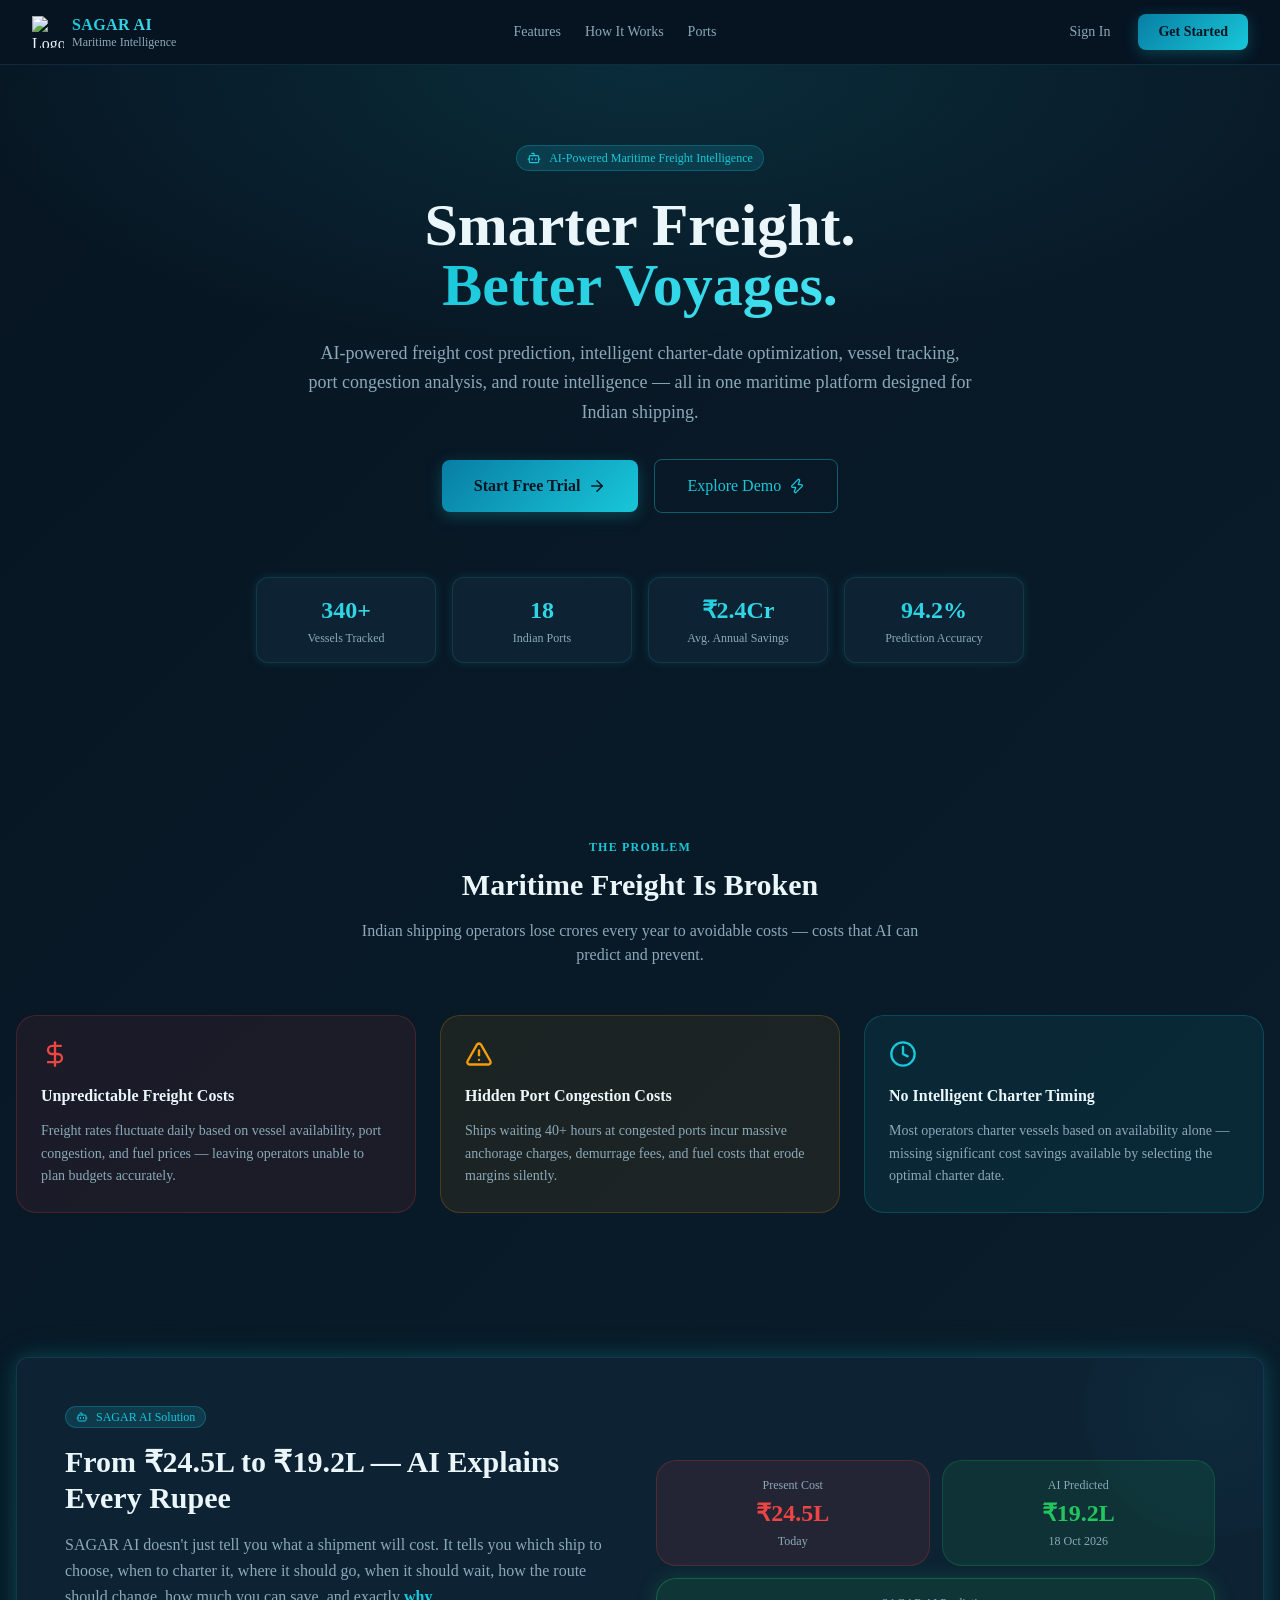
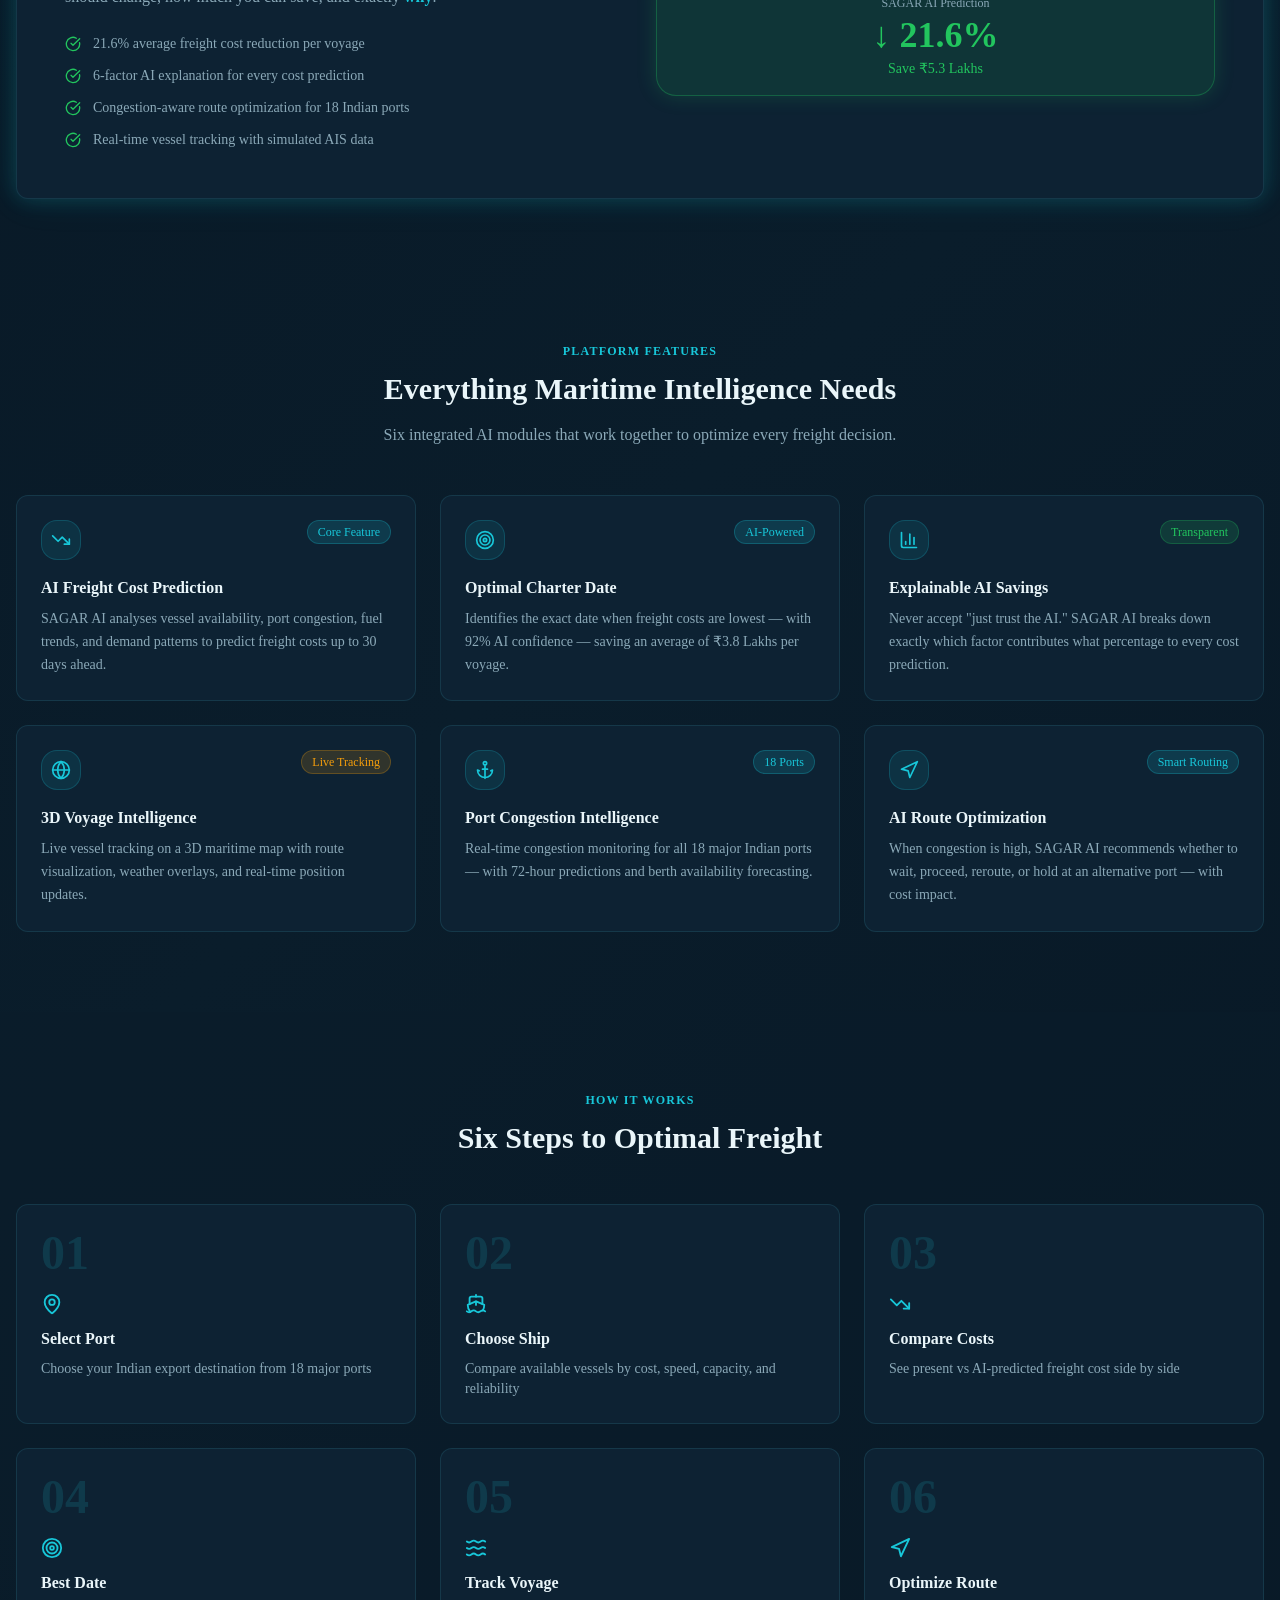
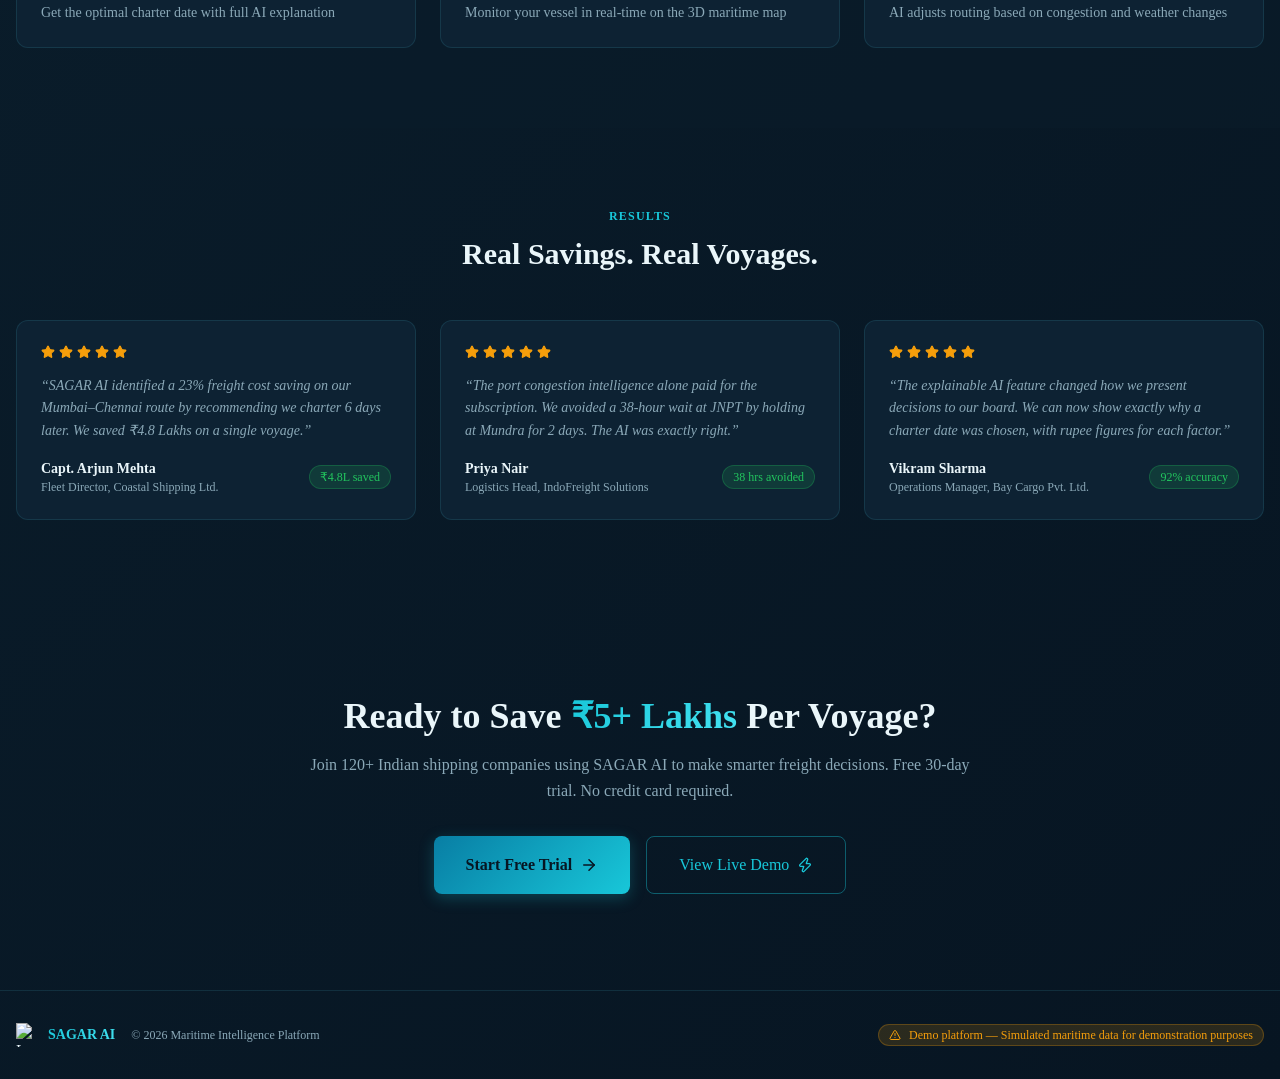
==== index.html @ 5e776efa "Fix website root structure" ====
<!DOCTYPE html><!--Zo_5N_2ZswQGErSOpljhQ--><html lang="en" class="__variable_a11773"><head><base href="./"><meta charSet="utf-8"/><meta name="viewport" content="width=device-width, initial-scale=1"/><link rel="preload" href="./_next/static/media/636a5ac981f94f8b-s.p.woff2" as="font" crossorigin="" type="font/woff2"/><link rel="preload" as="image" imageSrcSet="../assets/images/app_logo.png&amp;w=32&amp;q=85 1x, ././assets/images/app_logo.png 2x"/><link rel="preload" as="image" imageSrcSet="../assets/images/app_logo.png&amp;w=32&amp;q=85 1x, ././assets/images/app_logo.png 2x"/><link rel="stylesheet" href="./_next/static/css/9f8d249e342f509c.css" data-precedence="next"/><link rel="preload" as="script" fetchPriority="low" href="./_next/static/chunks/webpack-59beafe4a9738a14.js"/><script src="./_next/static/chunks/4bd1b696-917db93a599ee996.js" async=""></script><script src="./_next/static/chunks/255-95f1d4f6a8416fca.js" async=""></script><script src="./_next/static/chunks/main-app-1cbaa349ba2a5f96.js" async=""></script><script src="./_next/static/chunks/534-0bfee5962abe3bb9.js" async=""></script><script src="./_next/static/chunks/app/not-found-8be43757360b95de.js" async=""></script><script src="./_next/static/chunks/720-3ef9a2ffbc79e526.js" async=""></script><script src="./_next/static/chunks/app/layout-5f66059c9947a929.js" async=""></script><script src="./_next/static/chunks/866-360ea899dae2edc3.js" async=""></script><script src="./_next/static/chunks/app/page-e86c7f1c26ba57ae.js" async=""></script><script type="module" async="" src="https://static.rocket.new/rocket-web.js?_cfg=https%3A%2F%2Fsagarai2064back.builtwithrocket.new&amp;_be=https%3A%2F%2Fappanalytics.rocket.new&amp;_v=0.1.20"></script><meta name="next-size-adjust" content=""/><title>SAGAR AI — Smarter Freight. Better Voyages.</title><meta name="description" content="AI-powered maritime freight optimization platform for Indian shipping companies — predict costs, track vessels, analyze port congestion, and optimize charter dates."/><link rel="icon" href="./assets/images/app_logo.png" type="image/x-icon"/><script src="./_next/static/chunks/polyfills-42372ed130431b0a.js" noModule=""></script></head><body class="__className_a11773"><div hidden=""><!--$--><!--/$--></div><div class="min-h-screen ocean-gradient-bg"><header class="sticky top-0 z-50 border-b border-border" style="background:rgba(7,21,34,0.95);backdrop-filter:blur(12px)"><div class="max-w-screen-xl mx-auto px-4 lg:px-8"><div class="flex items-center justify-between h-16"><div class="flex items-center gap-2"><div class="flex items-center"><img alt="Logo" width="32" height="32" decoding="async" data-nimg="1" class="flex-shrink-0 bg-gray-200" style="color:transparent" srcSet="../assets/images/app_logo.png&amp;w=32&amp;q=85 1x, ././assets/images/app_logo.png 2x" src="./assets/images/app_logo.png"/></div><div><span class="font-bold text-base text-gradient-cyan tracking-wide block leading-tight">SAGAR AI</span><span class="text-xs text-muted-foreground block leading-tight">Maritime Intelligence</span></div></div><nav class="hidden md:flex items-center gap-6"><a href="#features" class="text-sm text-muted-foreground hover:text-foreground transition-colors">Features</a><a href="#workflow" class="text-sm text-muted-foreground hover:text-foreground transition-colors">How It Works</a><a href="#ports" class="text-sm text-muted-foreground hover:text-foreground transition-colors">Ports</a></nav><div class="flex items-center gap-3"><a class="hidden md:block text-sm text-muted-foreground hover:text-foreground transition-colors px-4 py-2" href="./sign-up-login-screen/">Sign In</a><a class="btn-primary px-5 py-2 text-sm rounded-lg font-semibold" href="./sign-up-login-screen/">Get Started</a><button class="md:hidden p-2 text-muted-foreground hover:text-foreground"><svg xmlns="http://www.w3.org/2000/svg" width="20" height="20" viewBox="0 0 24 24" fill="none" stroke="currentColor" stroke-width="2" stroke-linecap="round" stroke-linejoin="round" class="lucide lucide-chevron-down transition-transform" aria-hidden="true"><path d="m6 9 6 6 6-6"></path></svg></button></div></div></div></header><section class="relative pt-20 pb-24 px-4 text-center overflow-hidden"><div class="hero-glow absolute inset-0 pointer-events-none"></div><div class="max-w-4xl mx-auto relative z-10"><div class="inline-flex items-center gap-2 badge-cyan px-4 py-2 rounded-full mb-6 text-sm"><svg xmlns="http://www.w3.org/2000/svg" width="14" height="14" viewBox="0 0 24 24" fill="none" stroke="currentColor" stroke-width="2" stroke-linecap="round" stroke-linejoin="round" class="lucide lucide-bot" aria-hidden="true"><path d="M12 8V4H8"></path><rect width="16" height="12" x="4" y="8" rx="2"></rect><path d="M2 14h2"></path><path d="M20 14h2"></path><path d="M15 13v2"></path><path d="M9 13v2"></path></svg>AI-Powered Maritime Freight Intelligence</div><h1 class="text-5xl lg:text-6xl font-extrabold leading-tight mb-6"><span class="text-foreground">Smarter Freight.</span><br/><span class="text-gradient-cyan">Better Voyages.</span></h1><p class="text-lg text-muted-foreground max-w-2xl mx-auto mb-8 leading-relaxed">AI-powered freight cost prediction, intelligent charter-date optimization, vessel tracking, port congestion analysis, and route intelligence — all in one maritime platform designed for Indian shipping.</p><div class="flex flex-col sm:flex-row gap-4 justify-center items-center"><a class="btn-primary px-8 py-3.5 text-base rounded-xl font-semibold flex items-center gap-2" href="./sign-up-login-screen/">Start Free Trial<svg xmlns="http://www.w3.org/2000/svg" width="18" height="18" viewBox="0 0 24 24" fill="none" stroke="currentColor" stroke-width="2" stroke-linecap="round" stroke-linejoin="round" class="lucide lucide-arrow-right" aria-hidden="true"><path d="M5 12h14"></path><path d="m12 5 7 7-7 7"></path></svg></a><a class="btn-outline-cyan px-8 py-3.5 text-base rounded-xl font-semibold flex items-center gap-2" href="./main-dashboard/">Explore Demo<svg xmlns="http://www.w3.org/2000/svg" width="16" height="16" viewBox="0 0 24 24" fill="none" stroke="currentColor" stroke-width="2" stroke-linecap="round" stroke-linejoin="round" class="lucide lucide-zap" aria-hidden="true"><path d="M15.914 4a1.5 1.5 0 00-2.474-1.561l-9 9A1.5 1.5 0 005.5 14h4.002a.5.5 0 01.471.666L8.086 20a1.5 1.5 0 002.475 1.56l9-9A1.5 1.5 0 0018.5 10h-3.997a.5.5 0 01-.472-.667z"></path></svg></a></div><div class="grid grid-cols-2 md:grid-cols-4 gap-4 mt-16 max-w-3xl mx-auto"><div class="card-ocean p-4 text-center glow-cyan-sm"><div class="text-2xl font-bold text-gradient-cyan tabular-nums">340+</div><div class="text-xs text-muted-foreground mt-1">Vessels Tracked</div></div><div class="card-ocean p-4 text-center glow-cyan-sm"><div class="text-2xl font-bold text-gradient-cyan tabular-nums">18</div><div class="text-xs text-muted-foreground mt-1">Indian Ports</div></div><div class="card-ocean p-4 text-center glow-cyan-sm"><div class="text-2xl font-bold text-gradient-cyan tabular-nums">₹2.4Cr</div><div class="text-xs text-muted-foreground mt-1">Avg. Annual Savings</div></div><div class="card-ocean p-4 text-center glow-cyan-sm"><div class="text-2xl font-bold text-gradient-cyan tabular-nums">94.2%</div><div class="text-xs text-muted-foreground mt-1">Prediction Accuracy</div></div></div></div></section><section class="py-20 px-4"><div class="max-w-screen-xl mx-auto"><div class="text-center mb-12"><p class="text-xs font-semibold text-primary tracking-widest mb-3 uppercase">The Problem</p><h2 class="text-3xl font-bold text-foreground mb-4">Maritime Freight Is Broken</h2><p class="text-muted-foreground max-w-xl mx-auto">Indian shipping operators lose crores every year to avoidable costs — costs that AI can predict and prevent.</p></div><div class="grid grid-cols-1 md:grid-cols-3 gap-6"><div class="p-6 rounded-xl border" style="background:rgba(239,68,68,0.08);border-color:rgba(239,68,68,0.2)"><svg xmlns="http://www.w3.org/2000/svg" width="28" height="28" viewBox="0 0 24 24" fill="none" stroke="currentColor" stroke-width="2" stroke-linecap="round" stroke-linejoin="round" class="lucide lucide-dollar-sign text-danger mb-4" aria-hidden="true"><line x1="12" x2="12" y1="2" y2="22"></line><path d="M17 5H9.5a3.5 3.5 0 0 0 0 7h5a3.5 3.5 0 0 1 0 7H6"></path></svg><h3 class="text-base font-semibold text-foreground mb-3">Unpredictable Freight Costs</h3><p class="text-sm text-muted-foreground leading-relaxed">Freight rates fluctuate daily based on vessel availability, port congestion, and fuel prices — leaving operators unable to plan budgets accurately.</p></div><div class="p-6 rounded-xl border" style="background:rgba(245,158,11,0.08);border-color:rgba(245,158,11,0.2)"><svg xmlns="http://www.w3.org/2000/svg" width="28" height="28" viewBox="0 0 24 24" fill="none" stroke="currentColor" stroke-width="2" stroke-linecap="round" stroke-linejoin="round" class="lucide lucide-triangle-alert text-warning mb-4" aria-hidden="true"><path d="m21.73 18-8-14a2 2 0 0 0-3.48 0l-8 14A2 2 0 0 0 4 21h16a2 2 0 0 0 1.73-3"></path><path d="M12 9v4"></path><path d="M12 17h.01"></path></svg><h3 class="text-base font-semibold text-foreground mb-3">Hidden Port Congestion Costs</h3><p class="text-sm text-muted-foreground leading-relaxed">Ships waiting 40+ hours at congested ports incur massive anchorage charges, demurrage fees, and fuel costs that erode margins silently.</p></div><div class="p-6 rounded-xl border" style="background:rgba(24,199,217,0.08);border-color:rgba(24,199,217,0.2)"><svg xmlns="http://www.w3.org/2000/svg" width="28" height="28" viewBox="0 0 24 24" fill="none" stroke="currentColor" stroke-width="2" stroke-linecap="round" stroke-linejoin="round" class="lucide lucide-clock text-primary mb-4" aria-hidden="true"><circle cx="12" cy="12" r="10"></circle><path d="M12 6v6l4 2"></path></svg><h3 class="text-base font-semibold text-foreground mb-3">No Intelligent Charter Timing</h3><p class="text-sm text-muted-foreground leading-relaxed">Most operators charter vessels based on availability alone — missing significant cost savings available by selecting the optimal charter date.</p></div></div></div></section><section class="py-16 px-4"><div class="max-w-screen-xl mx-auto"><div class="card-ocean p-8 lg:p-12 rounded-2xl glow-cyan relative overflow-hidden"><div class="absolute top-0 right-0 w-64 h-64 rounded-full opacity-5" style="background:radial-gradient(circle, #18C7D9, transparent);transform:translate(30%, -30%)"></div><div class="relative z-10 grid grid-cols-1 lg:grid-cols-2 gap-8 items-center"><div><div class="badge-cyan inline-flex items-center gap-2 px-3 py-1 rounded-full text-xs mb-4"><svg xmlns="http://www.w3.org/2000/svg" width="12" height="12" viewBox="0 0 24 24" fill="none" stroke="currentColor" stroke-width="2" stroke-linecap="round" stroke-linejoin="round" class="lucide lucide-bot" aria-hidden="true"><path d="M12 8V4H8"></path><rect width="16" height="12" x="4" y="8" rx="2"></rect><path d="M2 14h2"></path><path d="M20 14h2"></path><path d="M15 13v2"></path><path d="M9 13v2"></path></svg>SAGAR AI Solution</div><h2 class="text-3xl font-bold text-foreground mb-4">From ₹24.5L to ₹19.2L — AI Explains Every Rupee</h2><p class="text-muted-foreground mb-6 leading-relaxed">SAGAR AI doesn&#x27;t just tell you what a shipment will cost. It tells you which ship to choose, when to charter it, where it should go, when it should wait, how the route should change, how much you can save, and exactly <em class="text-primary not-italic font-semibold">why</em>.</p><div class="space-y-3"><div class="flex items-center gap-3"><svg xmlns="http://www.w3.org/2000/svg" width="16" height="16" viewBox="0 0 24 24" fill="none" stroke="currentColor" stroke-width="2" stroke-linecap="round" stroke-linejoin="round" class="lucide lucide-circle-check-big text-success flex-shrink-0" aria-hidden="true"><path d="M21.801 10A10 10 0 1 1 17 3.335"></path><path d="m9 11 3 3L22 4"></path></svg><span class="text-sm text-foreground-secondary">21.6% average freight cost reduction per voyage</span></div><div class="flex items-center gap-3"><svg xmlns="http://www.w3.org/2000/svg" width="16" height="16" viewBox="0 0 24 24" fill="none" stroke="currentColor" stroke-width="2" stroke-linecap="round" stroke-linejoin="round" class="lucide lucide-circle-check-big text-success flex-shrink-0" aria-hidden="true"><path d="M21.801 10A10 10 0 1 1 17 3.335"></path><path d="m9 11 3 3L22 4"></path></svg><span class="text-sm text-foreground-secondary">6-factor AI explanation for every cost prediction</span></div><div class="flex items-center gap-3"><svg xmlns="http://www.w3.org/2000/svg" width="16" height="16" viewBox="0 0 24 24" fill="none" stroke="currentColor" stroke-width="2" stroke-linecap="round" stroke-linejoin="round" class="lucide lucide-circle-check-big text-success flex-shrink-0" aria-hidden="true"><path d="M21.801 10A10 10 0 1 1 17 3.335"></path><path d="m9 11 3 3L22 4"></path></svg><span class="text-sm text-foreground-secondary">Congestion-aware route optimization for 18 Indian ports</span></div><div class="flex items-center gap-3"><svg xmlns="http://www.w3.org/2000/svg" width="16" height="16" viewBox="0 0 24 24" fill="none" stroke="currentColor" stroke-width="2" stroke-linecap="round" stroke-linejoin="round" class="lucide lucide-circle-check-big text-success flex-shrink-0" aria-hidden="true"><path d="M21.801 10A10 10 0 1 1 17 3.335"></path><path d="m9 11 3 3L22 4"></path></svg><span class="text-sm text-foreground-secondary">Real-time vessel tracking with simulated AIS data</span></div></div></div><div class="space-y-3"><div class="grid grid-cols-2 gap-3"><div class="p-4 rounded-xl text-center" style="background:rgba(239,68,68,0.1);border:1px solid rgba(239,68,68,0.2)"><p class="text-xs text-muted-foreground mb-1">Present Cost</p><p class="text-2xl font-bold text-danger tabular-nums">₹24.5L</p><p class="text-xs text-muted-foreground mt-1">Today</p></div><div class="p-4 rounded-xl text-center" style="background:rgba(34,197,94,0.1);border:1px solid rgba(34,197,94,0.2)"><p class="text-xs text-muted-foreground mb-1">AI Predicted</p><p class="text-2xl font-bold text-success tabular-nums">₹19.2L</p><p class="text-xs text-muted-foreground mt-1">18 Oct 2026</p></div></div><div class="p-4 rounded-xl text-center glow-green" style="background:rgba(34,197,94,0.12);border:1px solid rgba(34,197,94,0.3)"><p class="text-xs text-muted-foreground mb-1">SAGAR AI Prediction</p><p class="text-4xl font-extrabold text-success tabular-nums">↓ 21.6%</p><p class="text-sm text-success mt-1 font-medium">Save ₹5.3 Lakhs</p></div></div></div></div></div></section><section id="features" class="py-20 px-4"><div class="max-w-screen-xl mx-auto"><div class="text-center mb-12"><p class="text-xs font-semibold text-primary tracking-widest mb-3 uppercase">Platform Features</p><h2 class="text-3xl font-bold text-foreground mb-4">Everything Maritime Intelligence Needs</h2><p class="text-muted-foreground max-w-xl mx-auto">Six integrated AI modules that work together to optimize every freight decision.</p></div><div class="grid grid-cols-1 md:grid-cols-2 lg:grid-cols-3 gap-6"><div class="card-ocean-hover p-6 rounded-xl"><div class="flex items-start justify-between mb-4"><div class="w-10 h-10 rounded-lg flex items-center justify-center" style="background:rgba(24,199,217,0.1);border:1px solid rgba(24,199,217,0.2)"><svg xmlns="http://www.w3.org/2000/svg" width="20" height="20" viewBox="0 0 24 24" fill="none" stroke="currentColor" stroke-width="2" stroke-linecap="round" stroke-linejoin="round" class="lucide lucide-trending-down text-primary" aria-hidden="true"><path d="M16 17h6v-6"></path><path d="m22 17-8.5-8.5-5 5L2 7"></path></svg></div><span class="badge-cyan">Core Feature</span></div><h3 class="text-base font-semibold text-foreground mb-2">AI Freight Cost Prediction</h3><p class="text-sm text-muted-foreground leading-relaxed">SAGAR AI analyses vessel availability, port congestion, fuel trends, and demand patterns to predict freight costs up to 30 days ahead.</p></div><div class="card-ocean-hover p-6 rounded-xl"><div class="flex items-start justify-between mb-4"><div class="w-10 h-10 rounded-lg flex items-center justify-center" style="background:rgba(24,199,217,0.1);border:1px solid rgba(24,199,217,0.2)"><svg xmlns="http://www.w3.org/2000/svg" width="20" height="20" viewBox="0 0 24 24" fill="none" stroke="currentColor" stroke-width="2" stroke-linecap="round" stroke-linejoin="round" class="lucide lucide-target text-primary" aria-hidden="true"><circle cx="12" cy="12" r="10"></circle><circle cx="12" cy="12" r="6"></circle><circle cx="12" cy="12" r="2"></circle></svg></div><span class="badge-cyan">AI-Powered</span></div><h3 class="text-base font-semibold text-foreground mb-2">Optimal Charter Date</h3><p class="text-sm text-muted-foreground leading-relaxed">Identifies the exact date when freight costs are lowest — with 92% AI confidence — saving an average of ₹3.8 Lakhs per voyage.</p></div><div class="card-ocean-hover p-6 rounded-xl"><div class="flex items-start justify-between mb-4"><div class="w-10 h-10 rounded-lg flex items-center justify-center" style="background:rgba(24,199,217,0.1);border:1px solid rgba(24,199,217,0.2)"><svg xmlns="http://www.w3.org/2000/svg" width="20" height="20" viewBox="0 0 24 24" fill="none" stroke="currentColor" stroke-width="2" stroke-linecap="round" stroke-linejoin="round" class="lucide lucide-chart-column text-primary" aria-hidden="true"><path d="M3 3v16a2 2 0 0 0 2 2h16"></path><path d="M18 17V9"></path><path d="M13 17V5"></path><path d="M8 17v-3"></path></svg></div><span class="badge-success">Transparent</span></div><h3 class="text-base font-semibold text-foreground mb-2">Explainable AI Savings</h3><p class="text-sm text-muted-foreground leading-relaxed">Never accept &quot;just trust the AI.&quot; SAGAR AI breaks down exactly which factor contributes what percentage to every cost prediction.</p></div><div class="card-ocean-hover p-6 rounded-xl"><div class="flex items-start justify-between mb-4"><div class="w-10 h-10 rounded-lg flex items-center justify-center" style="background:rgba(24,199,217,0.1);border:1px solid rgba(24,199,217,0.2)"><svg xmlns="http://www.w3.org/2000/svg" width="20" height="20" viewBox="0 0 24 24" fill="none" stroke="currentColor" stroke-width="2" stroke-linecap="round" stroke-linejoin="round" class="lucide lucide-globe text-primary" aria-hidden="true"><circle cx="12" cy="12" r="10"></circle><path d="M12 2a14.5 14.5 0 0 0 0 20 14.5 14.5 0 0 0 0-20"></path><path d="M2 12h20"></path></svg></div><span class="badge-warning">Live Tracking</span></div><h3 class="text-base font-semibold text-foreground mb-2">3D Voyage Intelligence</h3><p class="text-sm text-muted-foreground leading-relaxed">Live vessel tracking on a 3D maritime map with route visualization, weather overlays, and real-time position updates.</p></div><div class="card-ocean-hover p-6 rounded-xl"><div class="flex items-start justify-between mb-4"><div class="w-10 h-10 rounded-lg flex items-center justify-center" style="background:rgba(24,199,217,0.1);border:1px solid rgba(24,199,217,0.2)"><svg xmlns="http://www.w3.org/2000/svg" width="20" height="20" viewBox="0 0 24 24" fill="none" stroke="currentColor" stroke-width="2" stroke-linecap="round" stroke-linejoin="round" class="lucide lucide-anchor text-primary" aria-hidden="true"><path d="M12 6v16"></path><path d="m19 13 2-1a9 9 0 0 1-18 0l2 1"></path><path d="M9 11h6"></path><circle cx="12" cy="4" r="2"></circle></svg></div><span class="badge-cyan">18 Ports</span></div><h3 class="text-base font-semibold text-foreground mb-2">Port Congestion Intelligence</h3><p class="text-sm text-muted-foreground leading-relaxed">Real-time congestion monitoring for all 18 major Indian ports — with 72-hour predictions and berth availability forecasting.</p></div><div class="card-ocean-hover p-6 rounded-xl"><div class="flex items-start justify-between mb-4"><div class="w-10 h-10 rounded-lg flex items-center justify-center" style="background:rgba(24,199,217,0.1);border:1px solid rgba(24,199,217,0.2)"><svg xmlns="http://www.w3.org/2000/svg" width="20" height="20" viewBox="0 0 24 24" fill="none" stroke="currentColor" stroke-width="2" stroke-linecap="round" stroke-linejoin="round" class="lucide lucide-navigation text-primary" aria-hidden="true"><polygon points="3 11 22 2 13 21 11 13 3 11"></polygon></svg></div><span class="badge-cyan">Smart Routing</span></div><h3 class="text-base font-semibold text-foreground mb-2">AI Route Optimization</h3><p class="text-sm text-muted-foreground leading-relaxed">When congestion is high, SAGAR AI recommends whether to wait, proceed, reroute, or hold at an alternative port — with cost impact.</p></div></div></div></section><section id="workflow" class="py-20 px-4" style="background:rgba(10,29,43,0.5)"><div class="max-w-screen-xl mx-auto"><div class="text-center mb-12"><p class="text-xs font-semibold text-primary tracking-widest mb-3 uppercase">How It Works</p><h2 class="text-3xl font-bold text-foreground mb-4">Six Steps to Optimal Freight</h2></div><div class="grid grid-cols-1 md:grid-cols-2 lg:grid-cols-3 gap-6"><div class="card-ocean p-6 rounded-xl relative" style="transition-delay:0ms"><div class="text-5xl font-extrabold mb-4 tabular-nums" style="color:rgba(24,199,217,0.15)">01</div><svg xmlns="http://www.w3.org/2000/svg" width="22" height="22" viewBox="0 0 24 24" fill="none" stroke="currentColor" stroke-width="2" stroke-linecap="round" stroke-linejoin="round" class="lucide lucide-map-pin text-primary mb-3" aria-hidden="true"><path d="M20 10c0 4.993-5.539 10.193-7.399 11.799a1 1 0 0 1-1.202 0C9.539 20.193 4 14.993 4 10a8 8 0 0 1 16 0"></path><circle cx="12" cy="10" r="3"></circle></svg><h3 class="text-base font-semibold text-foreground mb-2">Select Port</h3><p class="text-sm text-muted-foreground">Choose your Indian export destination from 18 major ports</p></div><div class="card-ocean p-6 rounded-xl relative" style="transition-delay:80ms"><div class="text-5xl font-extrabold mb-4 tabular-nums" style="color:rgba(24,199,217,0.15)">02</div><svg xmlns="http://www.w3.org/2000/svg" width="22" height="22" viewBox="0 0 24 24" fill="none" stroke="currentColor" stroke-width="2" stroke-linecap="round" stroke-linejoin="round" class="lucide lucide-ship text-primary mb-3" aria-hidden="true"><path d="M12 2v2"></path><path d="M12 9.189V13"></path><path d="M19 12V6a2 2 0 00-2-2H7a2 2 0 00-2 2v6"></path><path d="M19.38 19A11.6 11.6 0 0021 13l-8.188-3.639a2 2 0 00-1.624 0L3 13.001a11.6 11.6 0 002.81 7.76"></path><path d="M2 20c.6.5 1.2 1 2.5 1 2.5 0 2.5-2 5-2 1.3 0 1.9.5 2.5 1s1.2 1 2.5 1c2.5 0 2.5-2 5-2 1.3 0 1.9.5 2.5 1"></path></svg><h3 class="text-base font-semibold text-foreground mb-2">Choose Ship</h3><p class="text-sm text-muted-foreground">Compare available vessels by cost, speed, capacity, and reliability</p></div><div class="card-ocean p-6 rounded-xl relative" style="transition-delay:160ms"><div class="text-5xl font-extrabold mb-4 tabular-nums" style="color:rgba(24,199,217,0.15)">03</div><svg xmlns="http://www.w3.org/2000/svg" width="22" height="22" viewBox="0 0 24 24" fill="none" stroke="currentColor" stroke-width="2" stroke-linecap="round" stroke-linejoin="round" class="lucide lucide-trending-down text-primary mb-3" aria-hidden="true"><path d="M16 17h6v-6"></path><path d="m22 17-8.5-8.5-5 5L2 7"></path></svg><h3 class="text-base font-semibold text-foreground mb-2">Compare Costs</h3><p class="text-sm text-muted-foreground">See present vs AI-predicted freight cost side by side</p></div><div class="card-ocean p-6 rounded-xl relative" style="transition-delay:240ms"><div class="text-5xl font-extrabold mb-4 tabular-nums" style="color:rgba(24,199,217,0.15)">04</div><svg xmlns="http://www.w3.org/2000/svg" width="22" height="22" viewBox="0 0 24 24" fill="none" stroke="currentColor" stroke-width="2" stroke-linecap="round" stroke-linejoin="round" class="lucide lucide-target text-primary mb-3" aria-hidden="true"><circle cx="12" cy="12" r="10"></circle><circle cx="12" cy="12" r="6"></circle><circle cx="12" cy="12" r="2"></circle></svg><h3 class="text-base font-semibold text-foreground mb-2">Best Date</h3><p class="text-sm text-muted-foreground">Get the optimal charter date with full AI explanation</p></div><div class="card-ocean p-6 rounded-xl relative" style="transition-delay:320ms"><div class="text-5xl font-extrabold mb-4 tabular-nums" style="color:rgba(24,199,217,0.15)">05</div><svg xmlns="http://www.w3.org/2000/svg" width="22" height="22" viewBox="0 0 24 24" fill="none" stroke="currentColor" stroke-width="2" stroke-linecap="round" stroke-linejoin="round" class="lucide lucide-waves-horizontal text-primary mb-3" aria-hidden="true"><path d="M2 12q2.5 2 5 0t5 0 5 0 5 0"></path><path d="M2 19q2.5 2 5 0t5 0 5 0 5 0"></path><path d="M2 5q2.5 2 5 0t5 0 5 0 5 0"></path></svg><h3 class="text-base font-semibold text-foreground mb-2">Track Voyage</h3><p class="text-sm text-muted-foreground">Monitor your vessel in real-time on the 3D maritime map</p></div><div class="card-ocean p-6 rounded-xl relative" style="transition-delay:400ms"><div class="text-5xl font-extrabold mb-4 tabular-nums" style="color:rgba(24,199,217,0.15)">06</div><svg xmlns="http://www.w3.org/2000/svg" width="22" height="22" viewBox="0 0 24 24" fill="none" stroke="currentColor" stroke-width="2" stroke-linecap="round" stroke-linejoin="round" class="lucide lucide-navigation text-primary mb-3" aria-hidden="true"><polygon points="3 11 22 2 13 21 11 13 3 11"></polygon></svg><h3 class="text-base font-semibold text-foreground mb-2">Optimize Route</h3><p class="text-sm text-muted-foreground">AI adjusts routing based on congestion and weather changes</p></div></div></div></section><section class="py-20 px-4"><div class="max-w-screen-xl mx-auto"><div class="text-center mb-12"><p class="text-xs font-semibold text-primary tracking-widest mb-3 uppercase">Results</p><h2 class="text-3xl font-bold text-foreground mb-4">Real Savings. Real Voyages.</h2></div><div class="grid grid-cols-1 md:grid-cols-3 gap-6"><div class="card-ocean-hover p-6 rounded-xl"><div class="flex items-center gap-1 mb-4"><svg xmlns="http://www.w3.org/2000/svg" width="14" height="14" viewBox="0 0 24 24" fill="none" stroke="currentColor" stroke-width="2" stroke-linecap="round" stroke-linejoin="round" class="lucide lucide-star text-warning fill-warning" aria-hidden="true"><path d="M11.525 2.295a.53.53 0 0 1 .95 0l2.31 4.679a2.123 2.123 0 0 0 1.595 1.16l5.166.756a.53.53 0 0 1 .294.904l-3.736 3.638a2.123 2.123 0 0 0-.611 1.878l.882 5.14a.53.53 0 0 1-.771.56l-4.618-2.428a2.122 2.122 0 0 0-1.973 0L6.396 21.01a.53.53 0 0 1-.77-.56l.881-5.139a2.122 2.122 0 0 0-.611-1.879L2.16 9.795a.53.53 0 0 1 .294-.906l5.165-.755a2.122 2.122 0 0 0 1.597-1.16z"></path></svg><svg xmlns="http://www.w3.org/2000/svg" width="14" height="14" viewBox="0 0 24 24" fill="none" stroke="currentColor" stroke-width="2" stroke-linecap="round" stroke-linejoin="round" class="lucide lucide-star text-warning fill-warning" aria-hidden="true"><path d="M11.525 2.295a.53.53 0 0 1 .95 0l2.31 4.679a2.123 2.123 0 0 0 1.595 1.16l5.166.756a.53.53 0 0 1 .294.904l-3.736 3.638a2.123 2.123 0 0 0-.611 1.878l.882 5.14a.53.53 0 0 1-.771.56l-4.618-2.428a2.122 2.122 0 0 0-1.973 0L6.396 21.01a.53.53 0 0 1-.77-.56l.881-5.139a2.122 2.122 0 0 0-.611-1.879L2.16 9.795a.53.53 0 0 1 .294-.906l5.165-.755a2.122 2.122 0 0 0 1.597-1.16z"></path></svg><svg xmlns="http://www.w3.org/2000/svg" width="14" height="14" viewBox="0 0 24 24" fill="none" stroke="currentColor" stroke-width="2" stroke-linecap="round" stroke-linejoin="round" class="lucide lucide-star text-warning fill-warning" aria-hidden="true"><path d="M11.525 2.295a.53.53 0 0 1 .95 0l2.31 4.679a2.123 2.123 0 0 0 1.595 1.16l5.166.756a.53.53 0 0 1 .294.904l-3.736 3.638a2.123 2.123 0 0 0-.611 1.878l.882 5.14a.53.53 0 0 1-.771.56l-4.618-2.428a2.122 2.122 0 0 0-1.973 0L6.396 21.01a.53.53 0 0 1-.77-.56l.881-5.139a2.122 2.122 0 0 0-.611-1.879L2.16 9.795a.53.53 0 0 1 .294-.906l5.165-.755a2.122 2.122 0 0 0 1.597-1.16z"></path></svg><svg xmlns="http://www.w3.org/2000/svg" width="14" height="14" viewBox="0 0 24 24" fill="none" stroke="currentColor" stroke-width="2" stroke-linecap="round" stroke-linejoin="round" class="lucide lucide-star text-warning fill-warning" aria-hidden="true"><path d="M11.525 2.295a.53.53 0 0 1 .95 0l2.31 4.679a2.123 2.123 0 0 0 1.595 1.16l5.166.756a.53.53 0 0 1 .294.904l-3.736 3.638a2.123 2.123 0 0 0-.611 1.878l.882 5.14a.53.53 0 0 1-.771.56l-4.618-2.428a2.122 2.122 0 0 0-1.973 0L6.396 21.01a.53.53 0 0 1-.77-.56l.881-5.139a2.122 2.122 0 0 0-.611-1.879L2.16 9.795a.53.53 0 0 1 .294-.906l5.165-.755a2.122 2.122 0 0 0 1.597-1.16z"></path></svg><svg xmlns="http://www.w3.org/2000/svg" width="14" height="14" viewBox="0 0 24 24" fill="none" stroke="currentColor" stroke-width="2" stroke-linecap="round" stroke-linejoin="round" class="lucide lucide-star text-warning fill-warning" aria-hidden="true"><path d="M11.525 2.295a.53.53 0 0 1 .95 0l2.31 4.679a2.123 2.123 0 0 0 1.595 1.16l5.166.756a.53.53 0 0 1 .294.904l-3.736 3.638a2.123 2.123 0 0 0-.611 1.878l.882 5.14a.53.53 0 0 1-.771.56l-4.618-2.428a2.122 2.122 0 0 0-1.973 0L6.396 21.01a.53.53 0 0 1-.77-.56l.881-5.139a2.122 2.122 0 0 0-.611-1.879L2.16 9.795a.53.53 0 0 1 .294-.906l5.165-.755a2.122 2.122 0 0 0 1.597-1.16z"></path></svg></div><p class="text-sm text-muted-foreground leading-relaxed mb-4 italic">“<!-- -->SAGAR AI identified a 23% freight cost saving on our Mumbai–Chennai route by recommending we charter 6 days later. We saved ₹4.8 Lakhs on a single voyage.<!-- -->”</p><div class="flex items-center justify-between"><div><p class="text-sm font-semibold text-foreground">Capt. Arjun Mehta</p><p class="text-xs text-muted-foreground">Fleet Director, Coastal Shipping Ltd.</p></div><span class="badge-success">₹4.8L saved</span></div></div><div class="card-ocean-hover p-6 rounded-xl"><div class="flex items-center gap-1 mb-4"><svg xmlns="http://www.w3.org/2000/svg" width="14" height="14" viewBox="0 0 24 24" fill="none" stroke="currentColor" stroke-width="2" stroke-linecap="round" stroke-linejoin="round" class="lucide lucide-star text-warning fill-warning" aria-hidden="true"><path d="M11.525 2.295a.53.53 0 0 1 .95 0l2.31 4.679a2.123 2.123 0 0 0 1.595 1.16l5.166.756a.53.53 0 0 1 .294.904l-3.736 3.638a2.123 2.123 0 0 0-.611 1.878l.882 5.14a.53.53 0 0 1-.771.56l-4.618-2.428a2.122 2.122 0 0 0-1.973 0L6.396 21.01a.53.53 0 0 1-.77-.56l.881-5.139a2.122 2.122 0 0 0-.611-1.879L2.16 9.795a.53.53 0 0 1 .294-.906l5.165-.755a2.122 2.122 0 0 0 1.597-1.16z"></path></svg><svg xmlns="http://www.w3.org/2000/svg" width="14" height="14" viewBox="0 0 24 24" fill="none" stroke="currentColor" stroke-width="2" stroke-linecap="round" stroke-linejoin="round" class="lucide lucide-star text-warning fill-warning" aria-hidden="true"><path d="M11.525 2.295a.53.53 0 0 1 .95 0l2.31 4.679a2.123 2.123 0 0 0 1.595 1.16l5.166.756a.53.53 0 0 1 .294.904l-3.736 3.638a2.123 2.123 0 0 0-.611 1.878l.882 5.14a.53.53 0 0 1-.771.56l-4.618-2.428a2.122 2.122 0 0 0-1.973 0L6.396 21.01a.53.53 0 0 1-.77-.56l.881-5.139a2.122 2.122 0 0 0-.611-1.879L2.16 9.795a.53.53 0 0 1 .294-.906l5.165-.755a2.122 2.122 0 0 0 1.597-1.16z"></path></svg><svg xmlns="http://www.w3.org/2000/svg" width="14" height="14" viewBox="0 0 24 24" fill="none" stroke="currentColor" stroke-width="2" stroke-linecap="round" stroke-linejoin="round" class="lucide lucide-star text-warning fill-warning" aria-hidden="true"><path d="M11.525 2.295a.53.53 0 0 1 .95 0l2.31 4.679a2.123 2.123 0 0 0 1.595 1.16l5.166.756a.53.53 0 0 1 .294.904l-3.736 3.638a2.123 2.123 0 0 0-.611 1.878l.882 5.14a.53.53 0 0 1-.771.56l-4.618-2.428a2.122 2.122 0 0 0-1.973 0L6.396 21.01a.53.53 0 0 1-.77-.56l.881-5.139a2.122 2.122 0 0 0-.611-1.879L2.16 9.795a.53.53 0 0 1 .294-.906l5.165-.755a2.122 2.122 0 0 0 1.597-1.16z"></path></svg><svg xmlns="http://www.w3.org/2000/svg" width="14" height="14" viewBox="0 0 24 24" fill="none" stroke="currentColor" stroke-width="2" stroke-linecap="round" stroke-linejoin="round" class="lucide lucide-star text-warning fill-warning" aria-hidden="true"><path d="M11.525 2.295a.53.53 0 0 1 .95 0l2.31 4.679a2.123 2.123 0 0 0 1.595 1.16l5.166.756a.53.53 0 0 1 .294.904l-3.736 3.638a2.123 2.123 0 0 0-.611 1.878l.882 5.14a.53.53 0 0 1-.771.56l-4.618-2.428a2.122 2.122 0 0 0-1.973 0L6.396 21.01a.53.53 0 0 1-.77-.56l.881-5.139a2.122 2.122 0 0 0-.611-1.879L2.16 9.795a.53.53 0 0 1 .294-.906l5.165-.755a2.122 2.122 0 0 0 1.597-1.16z"></path></svg><svg xmlns="http://www.w3.org/2000/svg" width="14" height="14" viewBox="0 0 24 24" fill="none" stroke="currentColor" stroke-width="2" stroke-linecap="round" stroke-linejoin="round" class="lucide lucide-star text-warning fill-warning" aria-hidden="true"><path d="M11.525 2.295a.53.53 0 0 1 .95 0l2.31 4.679a2.123 2.123 0 0 0 1.595 1.16l5.166.756a.53.53 0 0 1 .294.904l-3.736 3.638a2.123 2.123 0 0 0-.611 1.878l.882 5.14a.53.53 0 0 1-.771.56l-4.618-2.428a2.122 2.122 0 0 0-1.973 0L6.396 21.01a.53.53 0 0 1-.77-.56l.881-5.139a2.122 2.122 0 0 0-.611-1.879L2.16 9.795a.53.53 0 0 1 .294-.906l5.165-.755a2.122 2.122 0 0 0 1.597-1.16z"></path></svg></div><p class="text-sm text-muted-foreground leading-relaxed mb-4 italic">“<!-- -->The port congestion intelligence alone paid for the subscription. We avoided a 38-hour wait at JNPT by holding at Mundra for 2 days. The AI was exactly right.<!-- -->”</p><div class="flex items-center justify-between"><div><p class="text-sm font-semibold text-foreground">Priya Nair</p><p class="text-xs text-muted-foreground">Logistics Head, IndoFreight Solutions</p></div><span class="badge-success">38 hrs avoided</span></div></div><div class="card-ocean-hover p-6 rounded-xl"><div class="flex items-center gap-1 mb-4"><svg xmlns="http://www.w3.org/2000/svg" width="14" height="14" viewBox="0 0 24 24" fill="none" stroke="currentColor" stroke-width="2" stroke-linecap="round" stroke-linejoin="round" class="lucide lucide-star text-warning fill-warning" aria-hidden="true"><path d="M11.525 2.295a.53.53 0 0 1 .95 0l2.31 4.679a2.123 2.123 0 0 0 1.595 1.16l5.166.756a.53.53 0 0 1 .294.904l-3.736 3.638a2.123 2.123 0 0 0-.611 1.878l.882 5.14a.53.53 0 0 1-.771.56l-4.618-2.428a2.122 2.122 0 0 0-1.973 0L6.396 21.01a.53.53 0 0 1-.77-.56l.881-5.139a2.122 2.122 0 0 0-.611-1.879L2.16 9.795a.53.53 0 0 1 .294-.906l5.165-.755a2.122 2.122 0 0 0 1.597-1.16z"></path></svg><svg xmlns="http://www.w3.org/2000/svg" width="14" height="14" viewBox="0 0 24 24" fill="none" stroke="currentColor" stroke-width="2" stroke-linecap="round" stroke-linejoin="round" class="lucide lucide-star text-warning fill-warning" aria-hidden="true"><path d="M11.525 2.295a.53.53 0 0 1 .95 0l2.31 4.679a2.123 2.123 0 0 0 1.595 1.16l5.166.756a.53.53 0 0 1 .294.904l-3.736 3.638a2.123 2.123 0 0 0-.611 1.878l.882 5.14a.53.53 0 0 1-.771.56l-4.618-2.428a2.122 2.122 0 0 0-1.973 0L6.396 21.01a.53.53 0 0 1-.77-.56l.881-5.139a2.122 2.122 0 0 0-.611-1.879L2.16 9.795a.53.53 0 0 1 .294-.906l5.165-.755a2.122 2.122 0 0 0 1.597-1.16z"></path></svg><svg xmlns="http://www.w3.org/2000/svg" width="14" height="14" viewBox="0 0 24 24" fill="none" stroke="currentColor" stroke-width="2" stroke-linecap="round" stroke-linejoin="round" class="lucide lucide-star text-warning fill-warning" aria-hidden="true"><path d="M11.525 2.295a.53.53 0 0 1 .95 0l2.31 4.679a2.123 2.123 0 0 0 1.595 1.16l5.166.756a.53.53 0 0 1 .294.904l-3.736 3.638a2.123 2.123 0 0 0-.611 1.878l.882 5.14a.53.53 0 0 1-.771.56l-4.618-2.428a2.122 2.122 0 0 0-1.973 0L6.396 21.01a.53.53 0 0 1-.77-.56l.881-5.139a2.122 2.122 0 0 0-.611-1.879L2.16 9.795a.53.53 0 0 1 .294-.906l5.165-.755a2.122 2.122 0 0 0 1.597-1.16z"></path></svg><svg xmlns="http://www.w3.org/2000/svg" width="14" height="14" viewBox="0 0 24 24" fill="none" stroke="currentColor" stroke-width="2" stroke-linecap="round" stroke-linejoin="round" class="lucide lucide-star text-warning fill-warning" aria-hidden="true"><path d="M11.525 2.295a.53.53 0 0 1 .95 0l2.31 4.679a2.123 2.123 0 0 0 1.595 1.16l5.166.756a.53.53 0 0 1 .294.904l-3.736 3.638a2.123 2.123 0 0 0-.611 1.878l.882 5.14a.53.53 0 0 1-.771.56l-4.618-2.428a2.122 2.122 0 0 0-1.973 0L6.396 21.01a.53.53 0 0 1-.77-.56l.881-5.139a2.122 2.122 0 0 0-.611-1.879L2.16 9.795a.53.53 0 0 1 .294-.906l5.165-.755a2.122 2.122 0 0 0 1.597-1.16z"></path></svg><svg xmlns="http://www.w3.org/2000/svg" width="14" height="14" viewBox="0 0 24 24" fill="none" stroke="currentColor" stroke-width="2" stroke-linecap="round" stroke-linejoin="round" class="lucide lucide-star text-warning fill-warning" aria-hidden="true"><path d="M11.525 2.295a.53.53 0 0 1 .95 0l2.31 4.679a2.123 2.123 0 0 0 1.595 1.16l5.166.756a.53.53 0 0 1 .294.904l-3.736 3.638a2.123 2.123 0 0 0-.611 1.878l.882 5.14a.53.53 0 0 1-.771.56l-4.618-2.428a2.122 2.122 0 0 0-1.973 0L6.396 21.01a.53.53 0 0 1-.77-.56l.881-5.139a2.122 2.122 0 0 0-.611-1.879L2.16 9.795a.53.53 0 0 1 .294-.906l5.165-.755a2.122 2.122 0 0 0 1.597-1.16z"></path></svg></div><p class="text-sm text-muted-foreground leading-relaxed mb-4 italic">“<!-- -->The explainable AI feature changed how we present decisions to our board. We can now show exactly why a charter date was chosen, with rupee figures for each factor.<!-- -->”</p><div class="flex items-center justify-between"><div><p class="text-sm font-semibold text-foreground">Vikram Sharma</p><p class="text-xs text-muted-foreground">Operations Manager, Bay Cargo Pvt. Ltd.</p></div><span class="badge-success">92% accuracy</span></div></div></div></div></section><section class="py-24 px-4 text-center"><div class="max-w-2xl mx-auto"><h2 class="text-4xl font-extrabold text-foreground mb-4">Ready to Save <span class="text-gradient-cyan">₹5+ Lakhs</span> Per Voyage?</h2><p class="text-muted-foreground mb-8 leading-relaxed">Join 120+ Indian shipping companies using SAGAR AI to make smarter freight decisions. Free 30-day trial. No credit card required.</p><div class="flex flex-col sm:flex-row gap-4 justify-center"><a class="btn-primary px-8 py-4 text-base rounded-xl font-semibold flex items-center gap-2 justify-center" href="./sign-up-login-screen/">Start Free Trial<svg xmlns="http://www.w3.org/2000/svg" width="18" height="18" viewBox="0 0 24 24" fill="none" stroke="currentColor" stroke-width="2" stroke-linecap="round" stroke-linejoin="round" class="lucide lucide-arrow-right" aria-hidden="true"><path d="M5 12h14"></path><path d="m12 5 7 7-7 7"></path></svg></a><a class="btn-outline-cyan px-8 py-4 text-base rounded-xl font-semibold flex items-center gap-2 justify-center" href="./main-dashboard/">View Live Demo<svg xmlns="http://www.w3.org/2000/svg" width="16" height="16" viewBox="0 0 24 24" fill="none" stroke="currentColor" stroke-width="2" stroke-linecap="round" stroke-linejoin="round" class="lucide lucide-zap" aria-hidden="true"><path d="M15.914 4a1.5 1.5 0 00-2.474-1.561l-9 9A1.5 1.5 0 005.5 14h4.002a.5.5 0 01.471.666L8.086 20a1.5 1.5 0 002.475 1.56l9-9A1.5 1.5 0 0018.5 10h-3.997a.5.5 0 01-.472-.667z"></path></svg></a></div></div></section><footer class="border-t border-border py-8 px-4"><div class="max-w-screen-xl mx-auto flex flex-col md:flex-row items-center justify-between gap-4"><div class="flex items-center gap-2"><div class="flex items-center"><img alt="Logo" width="24" height="24" decoding="async" data-nimg="1" class="flex-shrink-0 bg-gray-200" style="color:transparent" srcSet="../assets/images/app_logo.png&amp;w=32&amp;q=85 1x, ././assets/images/app_logo.png 2x" src="./assets/images/app_logo.png"/></div><span class="text-sm font-bold text-gradient-cyan">SAGAR AI</span><span class="text-xs text-muted-foreground ml-2">© 2026 Maritime Intelligence Platform</span></div><div class="flex items-center gap-2 badge-warning px-3 py-1.5 rounded-lg text-xs"><svg xmlns="http://www.w3.org/2000/svg" width="12" height="12" viewBox="0 0 24 24" fill="none" stroke="currentColor" stroke-width="2" stroke-linecap="round" stroke-linejoin="round" class="lucide lucide-triangle-alert" aria-hidden="true"><path d="m21.73 18-8-14a2 2 0 0 0-3.48 0l-8 14A2 2 0 0 0 4 21h16a2 2 0 0 0 1.73-3"></path><path d="M12 9v4"></path><path d="M12 17h.01"></path></svg>Demo platform — Simulated maritime data for demonstration purposes</div></div></footer></div><!--$--><!--/$--><section aria-label="Notifications alt+T" tabindex="-1" aria-live="polite" aria-relevant="additions text" aria-atomic="false"></section><script src="./_next/static/chunks/webpack-59beafe4a9738a14.js" id="_R_" async=""></script><script>(self.__next_f=self.__next_f||[]).push([0])</script><script>self.__next_f.push([1,"1:\"$Sreact.fragment\"\n2:I[9766,[],\"\"]\n3:I[98924,[],\"\"]\n4:I[33486,[\"534\",\"static/chunks/534-0bfee5962abe3bb9.js\",\"345\",\"static/chunks/app/not-found-8be43757360b95de.js\"],\"default\"]\n5:I[18720,[\"720\",\"static/chunks/720-3ef9a2ffbc79e526.js\",\"177\",\"static/chunks/app/layout-5f66059c9947a929.js\"],\"Toaster\"]\n6:I[63763,[\"534\",\"static/chunks/534-0bfee5962abe3bb9.js\",\"866\",\"static/chunks/866-360ea899dae2edc3.js\",\"974\",\"static/chunks/app/page-e86c7f1c26ba57ae.js\"],\"default\"]\n7:I[24431,[],\"OutletBoundary\"]\n9:I[15278,[],\"AsyncMetadataOutlet\"]\nb:I[24431,[],\"ViewportBoundary\"]\nd:I[24431,[],\"MetadataBoundary\"]\ne:\"$Sreact.suspense\"\n10:I[57150,[],\"\"]\n:HL[\"./_next/static/media/636a5ac981f94f8b-s.p.woff2\",\"font\",{\"crossOrigin\":\"\",\"type\":\"font/woff2\"}]\n:HL[\"./_next/static/css/9f8d249e342f509c.css\",\"style\"]\n"])</script><script>self.__next_f.push([1,"0:{\"P\":null,\"b\":\"Zo_5N-2ZswQGErSOpljhQ\",\"p\":\"\",\"c\":[\"\",\"\"],\"i\":false,\"f\":[[[\"\",{\"children\":[\"__PAGE__\",{}]},\"$undefined\",\"$undefined\",true],[\"\",[\"$\",\"$1\",\"c\",{\"children\":[[[\"$\",\"link\",\"0\",{\"rel\":\"stylesheet\",\"href\":\"./_next/static/css/9f8d249e342f509c.css\",\"precedence\":\"next\",\"crossOrigin\":\"$undefined\",\"nonce\":\"$undefined\"}]],[\"$\",\"html\",null,{\"lang\":\"en\",\"className\":\"__variable_a11773\",\"children\":[\"$\",\"body\",null,{\"className\":\"__className_a11773\",\"children\":[[\"$\",\"$L2\",null,{\"parallelRouterKey\":\"children\",\"error\":\"$undefined\",\"errorStyles\":\"$undefined\",\"errorScripts\":\"$undefined\",\"template\":[\"$\",\"$L3\",null,{}],\"templateStyles\":\"$undefined\",\"templateScripts\":\"$undefined\",\"notFound\":[[\"$\",\"$L4\",null,{}],[]],\"forbidden\":\"$undefined\",\"unauthorized\":\"$undefined\"}],[\"$\",\"$L5\",null,{\"position\":\"bottom-right\",\"toastOptions\":{\"style\":{\"background\":\"#0D2233\",\"border\":\"1px solid rgba(70,180,200,0.2)\",\"color\":\"#EAF6FA\"}}}],[\"$\",\"script\",null,{\"type\":\"module\",\"async\":true,\"src\":\"https://static.rocket.new/rocket-web.js?_cfg=https%3A%2F%2Fsagarai2064back.builtwithrocket.new\u0026_be=https%3A%2F%2Fappanalytics.rocket.new\u0026_v=0.1.20\"}]]}]}]]}],{\"children\":[\"__PAGE__\",[\"$\",\"$1\",\"c\",{\"children\":[[\"$\",\"$L6\",null,{}],null,[\"$\",\"$L7\",null,{\"children\":[\"$L8\",[\"$\",\"$L9\",null,{\"promise\":\"$@a\"}]]}]]}],{},null,false]},null,false],[\"$\",\"$1\",\"h\",{\"children\":[null,[[\"$\",\"$Lb\",null,{\"children\":\"$Lc\"}],[\"$\",\"meta\",null,{\"name\":\"next-size-adjust\",\"content\":\"\"}]],[\"$\",\"$Ld\",null,{\"children\":[\"$\",\"div\",null,{\"hidden\":true,\"children\":[\"$\",\"$e\",null,{\"fallback\":null,\"children\":\"$Lf\"}]}]}]]}],false]],\"m\":\"$undefined\",\"G\":[\"$10\",[]],\"s\":false,\"S\":true}\n"])</script><script>self.__next_f.push([1,"c:[[\"$\",\"meta\",\"0\",{\"charSet\":\"utf-8\"}],[\"$\",\"meta\",\"1\",{\"name\":\"viewport\",\"content\":\"width=device-width, initial-scale=1\"}]]\n8:null\n"])</script><script>self.__next_f.push([1,"11:I[80622,[],\"IconMark\"]\na:{\"metadata\":[[\"$\",\"title\",\"0\",{\"children\":\"SAGAR AI — Smarter Freight. Better Voyages.\"}],[\"$\",\"meta\",\"1\",{\"name\":\"description\",\"content\":\"AI-powered maritime freight optimization platform for Indian shipping companies — predict costs, track vessels, analyze port congestion, and optimize charter dates.\"}],[\"$\",\"link\",\"2\",{\"rel\":\"icon\",\"href\":\"./assets/images/app_logo.png\",\"type\":\"image/x-icon\"}],[\"$\",\"$L11\",\"3\",{}]],\"error\":null,\"digest\":\"$undefined\"}\n"])</script><script>self.__next_f.push([1,"f:\"$a:metadata\"\n"])</script></body></html>
---- _next/static/css/9f8d249e342f509c.css ----
@font-face{font-family:Plus Jakarta Sans;font-style:normal;font-weight:400;font-display:swap;src:url(../media/6fe53d21e6e7ebd8-s.woff2) format("woff2");unicode-range:u+0460-052f,u+1c80-1c8a,u+20b4,u+2de0-2dff,u+a640-a69f,u+fe2e-fe2f}@font-face{font-family:Plus Jakarta Sans;font-style:normal;font-weight:400;font-display:swap;src:url(../media/8ebc6e9dde468c4a-s.woff2) format("woff2");unicode-range:u+0102-0103,u+0110-0111,u+0128-0129,u+0168-0169,u+01a0-01a1,u+01af-01b0,u+0300-0301,u+0303-0304,u+0308-0309,u+0323,u+0329,u+1ea0-1ef9,u+20ab}@font-face{font-family:Plus Jakarta Sans;font-style:normal;font-weight:400;font-display:swap;src:url(../media/9e7b0a821b9dfcb4-s.woff2) format("woff2");unicode-range:u+0100-02ba,u+02bd-02c5,u+02c7-02cc,u+02ce-02d7,u+02dd-02ff,u+0304,u+0308,u+0329,u+1d00-1dbf,u+1e00-1e9f,u+1ef2-1eff,u+2020,u+20a0-20ab,u+20ad-20c0,u+2113,u+2c60-2c7f,u+a720-a7ff}@font-face{font-family:Plus Jakarta Sans;font-style:normal;font-weight:400;font-display:swap;src:url(../media/636a5ac981f94f8b-s.p.woff2) format("woff2");unicode-range:u+00??,u+0131,u+0152-0153,u+02bb-02bc,u+02c6,u+02da,u+02dc,u+0304,u+0308,u+0329,u+2000-206f,u+20ac,u+2122,u+2191,u+2193,u+2212,u+2215,u+feff,u+fffd}@font-face{font-family:Plus Jakarta Sans;font-style:normal;font-weight:500;font-display:swap;src:url(../media/6fe53d21e6e7ebd8-s.woff2) format("woff2");unicode-range:u+0460-052f,u+1c80-1c8a,u+20b4,u+2de0-2dff,u+a640-a69f,u+fe2e-fe2f}@font-face{font-family:Plus Jakarta Sans;font-style:normal;font-weight:500;font-display:swap;src:url(../media/8ebc6e9dde468c4a-s.woff2) format("woff2");unicode-range:u+0102-0103,u+0110-0111,u+0128-0129,u+0168-0169,u+01a0-01a1,u+01af-01b0,u+0300-0301,u+0303-0304,u+0308-0309,u+0323,u+0329,u+1ea0-1ef9,u+20ab}@font-face{font-family:Plus Jakarta Sans;font-style:normal;font-weight:500;font-display:swap;src:url(../media/9e7b0a821b9dfcb4-s.woff2) format("woff2");unicode-range:u+0100-02ba,u+02bd-02c5,u+02c7-02cc,u+02ce-02d7,u+02dd-02ff,u+0304,u+0308,u+0329,u+1d00-1dbf,u+1e00-1e9f,u+1ef2-1eff,u+2020,u+20a0-20ab,u+20ad-20c0,u+2113,u+2c60-2c7f,u+a720-a7ff}@font-face{font-family:Plus Jakarta Sans;font-style:normal;font-weight:500;font-display:swap;src:url(../media/636a5ac981f94f8b-s.p.woff2) format("woff2");unicode-range:u+00??,u+0131,u+0152-0153,u+02bb-02bc,u+02c6,u+02da,u+02dc,u+0304,u+0308,u+0329,u+2000-206f,u+20ac,u+2122,u+2191,u+2193,u+2212,u+2215,u+feff,u+fffd}@font-face{font-family:Plus Jakarta Sans;font-style:normal;font-weight:600;font-display:swap;src:url(../media/6fe53d21e6e7ebd8-s.woff2) format("woff2");unicode-range:u+0460-052f,u+1c80-1c8a,u+20b4,u+2de0-2dff,u+a640-a69f,u+fe2e-fe2f}@font-face{font-family:Plus Jakarta Sans;font-style:normal;font-weight:600;font-display:swap;src:url(../media/8ebc6e9dde468c4a-s.woff2) format("woff2");unicode-range:u+0102-0103,u+0110-0111,u+0128-0129,u+0168-0169,u+01a0-01a1,u+01af-01b0,u+0300-0301,u+0303-0304,u+0308-0309,u+0323,u+0329,u+1ea0-1ef9,u+20ab}@font-face{font-family:Plus Jakarta Sans;font-style:normal;font-weight:600;font-display:swap;src:url(../media/9e7b0a821b9dfcb4-s.woff2) format("woff2");unicode-range:u+0100-02ba,u+02bd-02c5,u+02c7-02cc,u+02ce-02d7,u+02dd-02ff,u+0304,u+0308,u+0329,u+1d00-1dbf,u+1e00-1e9f,u+1ef2-1eff,u+2020,u+20a0-20ab,u+20ad-20c0,u+2113,u+2c60-2c7f,u+a720-a7ff}@font-face{font-family:Plus Jakarta Sans;font-style:normal;font-weight:600;font-display:swap;src:url(../media/636a5ac981f94f8b-s.p.woff2) format("woff2");unicode-range:u+00??,u+0131,u+0152-0153,u+02bb-02bc,u+02c6,u+02da,u+02dc,u+0304,u+0308,u+0329,u+2000-206f,u+20ac,u+2122,u+2191,u+2193,u+2212,u+2215,u+feff,u+fffd}@font-face{font-family:Plus Jakarta Sans;font-style:normal;font-weight:700;font-display:swap;src:url(../media/6fe53d21e6e7ebd8-s.woff2) format("woff2");unicode-range:u+0460-052f,u+1c80-1c8a,u+20b4,u+2de0-2dff,u+a640-a69f,u+fe2e-fe2f}@font-face{font-family:Plus Jakarta Sans;font-style:normal;font-weight:700;font-display:swap;src:url(../media/8ebc6e9dde468c4a-s.woff2) format("woff2");unicode-range:u+0102-0103,u+0110-0111,u+0128-0129,u+0168-0169,u+01a0-01a1,u+01af-01b0,u+0300-0301,u+0303-0304,u+0308-0309,u+0323,u+0329,u+1ea0-1ef9,u+20ab}@font-face{font-family:Plus Jakarta Sans;font-style:normal;font-weight:700;font-display:swap;src:url(../media/9e7b0a821b9dfcb4-s.woff2) format("woff2");unicode-range:u+0100-02ba,u+02bd-02c5,u+02c7-02cc,u+02ce-02d7,u+02dd-02ff,u+0304,u+0308,u+0329,u+1d00-1dbf,u+1e00-1e9f,u+1ef2-1eff,u+2020,u+20a0-20ab,u+20ad-20c0,u+2113,u+2c60-2c7f,u+a720-a7ff}@font-face{font-family:Plus Jakarta Sans;font-style:normal;font-weight:700;font-display:swap;src:url(../media/636a5ac981f94f8b-s.p.woff2) format("woff2");unicode-range:u+00??,u+0131,u+0152-0153,u+02bb-02bc,u+02c6,u+02da,u+02dc,u+0304,u+0308,u+0329,u+2000-206f,u+20ac,u+2122,u+2191,u+2193,u+2212,u+2215,u+feff,u+fffd}@font-face{font-family:Plus Jakarta Sans;font-style:normal;font-weight:800;font-display:swap;src:url(../media/6fe53d21e6e7ebd8-s.woff2) format("woff2");unicode-range:u+0460-052f,u+1c80-1c8a,u+20b4,u+2de0-2dff,u+a640-a69f,u+fe2e-fe2f}@font-face{font-family:Plus Jakarta Sans;font-style:normal;font-weight:800;font-display:swap;src:url(../media/8ebc6e9dde468c4a-s.woff2) format("woff2");unicode-range:u+0102-0103,u+0110-0111,u+0128-0129,u+0168-0169,u+01a0-01a1,u+01af-01b0,u+0300-0301,u+0303-0304,u+0308-0309,u+0323,u+0329,u+1ea0-1ef9,u+20ab}@font-face{font-family:Plus Jakarta Sans;font-style:normal;font-weight:800;font-display:swap;src:url(../media/9e7b0a821b9dfcb4-s.woff2) format("woff2");unicode-range:u+0100-02ba,u+02bd-02c5,u+02c7-02cc,u+02ce-02d7,u+02dd-02ff,u+0304,u+0308,u+0329,u+1d00-1dbf,u+1e00-1e9f,u+1ef2-1eff,u+2020,u+20a0-20ab,u+20ad-20c0,u+2113,u+2c60-2c7f,u+a720-a7ff}@font-face{font-family:Plus Jakarta Sans;font-style:normal;font-weight:800;font-display:swap;src:url(../media/636a5ac981f94f8b-s.p.woff2) format("woff2");unicode-range:u+00??,u+0131,u+0152-0153,u+02bb-02bc,u+02c6,u+02da,u+02dc,u+0304,u+0308,u+0329,u+2000-206f,u+20ac,u+2122,u+2191,u+2193,u+2212,u+2215,u+feff,u+fffd}@font-face{font-family:Plus Jakarta Sans Fallback;src:local("Arial");ascent-override:98.88%;descent-override:21.15%;line-gap-override:0.00%;size-adjust:104.98%}.__className_a11773{font-family:Plus Jakarta Sans,Plus Jakarta Sans Fallback;font-style:normal}.__variable_a11773{--font-plus-jakarta-sans:"Plus Jakarta Sans","Plus Jakarta Sans Fallback"}

/*
! tailwindcss v3.4.6 | MIT License | https://tailwindcss.com
*/*,:after,:before{box-sizing:border-box;border:0 solid #e5e7eb}:after,:before{--tw-content:""}:host,html{line-height:1.5;-webkit-text-size-adjust:100%;-moz-tab-size:4;-o-tab-size:4;tab-size:4;font-family:var(--font-plus-jakarta-sans),Plus Jakarta Sans,sans-serif;font-feature-settings:normal;font-variation-settings:normal;-webkit-tap-highlight-color:transparent}body{margin:0;line-height:inherit}hr{height:0;color:inherit;border-top-width:1px}abbr:where([title]){-webkit-text-decoration:underline dotted;text-decoration:underline dotted}h1,h2,h3,h4,h5,h6{font-size:inherit;font-weight:inherit}a{color:inherit;text-decoration:inherit}b,strong{font-weight:bolder}code,kbd,pre,samp{font-family:JetBrains Mono,IBM Plex Mono,monospace;font-feature-settings:normal;font-variation-settings:normal;font-size:1em}small{font-size:80%}sub,sup{font-size:75%;line-height:0;position:relative;vertical-align:baseline}sub{bottom:-.25em}sup{top:-.5em}table{text-indent:0;border-color:inherit;border-collapse:collapse}button,input,optgroup,select,textarea{font-family:inherit;font-feature-settings:inherit;font-variation-settings:inherit;font-size:100%;font-weight:inherit;line-height:inherit;letter-spacing:inherit;color:inherit;margin:0;padding:0}button,select{text-transform:none}button,input:where([type=button]),input:where([type=reset]),input:where([type=submit]){-webkit-appearance:button;background-color:transparent;background-image:none}:-moz-focusring{outline:auto}:-moz-ui-invalid{box-shadow:none}progress{vertical-align:baseline}::-webkit-inner-spin-button,::-webkit-outer-spin-button{height:auto}[type=search]{-webkit-appearance:textfield;outline-offset:-2px}::-webkit-search-decoration{-webkit-appearance:none}::-webkit-file-upload-button{-webkit-appearance:button;font:inherit}summary{display:list-item}blockquote,dd,dl,figure,h1,h2,h3,h4,h5,h6,hr,p,pre{margin:0}fieldset{margin:0}fieldset,legend{padding:0}menu,ol,ul{list-style:none;margin:0;padding:0}dialog{padding:0}textarea{resize:vertical}input::-moz-placeholder,textarea::-moz-placeholder{opacity:1;color:#9ca3af}input::placeholder,textarea::placeholder{opacity:1;color:#9ca3af}[role=button],button{cursor:pointer}:disabled{cursor:default}audio,canvas,embed,iframe,img,object,svg,video{display:block;vertical-align:middle}img,video{max-width:100%;height:auto}[hidden]{display:none}*{box-sizing:border-box;border-color:var(--border)}body{background-color:var(--background);color:var(--foreground);font-family:var(--font-sans);-webkit-font-smoothing:antialiased;-moz-osx-font-smoothing:grayscale}html{scroll-behavior:smooth}h1,h2,h3,h4,h5,h6,p{margin:0}::-webkit-scrollbar{width:6px;height:6px}::-webkit-scrollbar-track{background:var(--background)}::-webkit-scrollbar-thumb{background:rgba(70,180,200,.3);border-radius:3px}::-webkit-scrollbar-thumb:hover{background:rgba(70,180,200,.5)}*,:after,:before{--tw-border-spacing-x:0;--tw-border-spacing-y:0;--tw-translate-x:0;--tw-translate-y:0;--tw-rotate:0;--tw-skew-x:0;--tw-skew-y:0;--tw-scale-x:1;--tw-scale-y:1;--tw-pan-x: ;--tw-pan-y: ;--tw-pinch-zoom: ;--tw-scroll-snap-strictness:proximity;--tw-gradient-from-position: ;--tw-gradient-via-position: ;--tw-gradient-to-position: ;--tw-ordinal: ;--tw-slashed-zero: ;--tw-numeric-figure: ;--tw-numeric-spacing: ;--tw-numeric-fraction: ;--tw-ring-inset: ;--tw-ring-offset-width:0px;--tw-ring-offset-color:#fff;--tw-ring-color:rgb(59 130 246/0.5);--tw-ring-offset-shadow:0 0 #0000;--tw-ring-shadow:0 0 #0000;--tw-shadow:0 0 #0000;--tw-shadow-colored:0 0 #0000;--tw-blur: ;--tw-brightness: ;--tw-contrast: ;--tw-grayscale: ;--tw-hue-rotate: ;--tw-invert: ;--tw-saturate: ;--tw-sepia: ;--tw-drop-shadow: ;--tw-backdrop-blur: ;--tw-backdrop-brightness: ;--tw-backdrop-contrast: ;--tw-backdrop-grayscale: ;--tw-backdrop-hue-rotate: ;--tw-backdrop-invert: ;--tw-backdrop-opacity: ;--tw-backdrop-saturate: ;--tw-backdrop-sepia: ;--tw-contain-size: ;--tw-contain-layout: ;--tw-contain-paint: ;--tw-contain-style: }::backdrop{--tw-border-spacing-x:0;--tw-border-spacing-y:0;--tw-translate-x:0;--tw-translate-y:0;--tw-rotate:0;--tw-skew-x:0;--tw-skew-y:0;--tw-scale-x:1;--tw-scale-y:1;--tw-pan-x: ;--tw-pan-y: ;--tw-pinch-zoom: ;--tw-scroll-snap-strictness:proximity;--tw-gradient-from-position: ;--tw-gradient-via-position: ;--tw-gradient-to-position: ;--tw-ordinal: ;--tw-slashed-zero: ;--tw-numeric-figure: ;--tw-numeric-spacing: ;--tw-numeric-fraction: ;--tw-ring-inset: ;--tw-ring-offset-width:0px;--tw-ring-offset-color:#fff;--tw-ring-color:rgb(59 130 246/0.5);--tw-ring-offset-shadow:0 0 #0000;--tw-ring-shadow:0 0 #0000;--tw-shadow:0 0 #0000;--tw-shadow-colored:0 0 #0000;--tw-blur: ;--tw-brightness: ;--tw-contrast: ;--tw-grayscale: ;--tw-hue-rotate: ;--tw-invert: ;--tw-saturate: ;--tw-sepia: ;--tw-drop-shadow: ;--tw-backdrop-blur: ;--tw-backdrop-brightness: ;--tw-backdrop-contrast: ;--tw-backdrop-grayscale: ;--tw-backdrop-hue-rotate: ;--tw-backdrop-invert: ;--tw-backdrop-opacity: ;--tw-backdrop-saturate: ;--tw-backdrop-sepia: ;--tw-contain-size: ;--tw-contain-layout: ;--tw-contain-paint: ;--tw-contain-style: }.pointer-events-none{pointer-events:none}.static{position:static}.fixed{position:fixed}.absolute{position:absolute}.relative{position:relative}.sticky{position:sticky}.inset-0{inset:0}.-top-16{top:-4rem}.bottom-0{bottom:0}.bottom-4{bottom:1rem}.left-0{left:0}.left-1\/2{left:50%}.left-4{left:1rem}.right-0{right:0}.right-1{right:.25rem}.right-1\.5{right:.375rem}.right-3{right:.75rem}.right-4{right:1rem}.top-0{top:0}.top-1{top:.25rem}.top-1\.5{top:.375rem}.top-1\/2{top:50%}.top-4{top:1rem}.z-10{z-index:10}.z-30{z-index:30}.z-40{z-index:40}.z-50{z-index:50}.mx-auto{margin-left:auto;margin-right:auto}.my-1{margin-top:.25rem;margin-bottom:.25rem}.mb-0\.5{margin-bottom:.125rem}.mb-1{margin-bottom:.25rem}.mb-1\.5{margin-bottom:.375rem}.mb-12{margin-bottom:3rem}.mb-2{margin-bottom:.5rem}.mb-3{margin-bottom:.75rem}.mb-4{margin-bottom:1rem}.mb-5{margin-bottom:1.25rem}.mb-6{margin-bottom:1.5rem}.mb-8{margin-bottom:2rem}.ml-1{margin-left:.25rem}.ml-2{margin-left:.5rem}.mr-1{margin-right:.25rem}.mt-0\.5{margin-top:.125rem}.mt-1{margin-top:.25rem}.mt-1\.5{margin-top:.375rem}.mt-16{margin-top:4rem}.mt-2{margin-top:.5rem}.mt-3{margin-top:.75rem}.mt-4{margin-top:1rem}.mt-6{margin-top:1.5rem}.block{display:block}.inline-block{display:inline-block}.inline{display:inline}.flex{display:flex}.inline-flex{display:inline-flex}.grid{display:grid}.hidden{display:none}.h-0\.5{height:.125rem}.h-1\.5{height:.375rem}.h-10{height:2.5rem}.h-14{height:3.5rem}.h-16{height:4rem}.h-2{height:.5rem}.h-3{height:.75rem}.h-4{height:1rem}.h-5{height:1.25rem}.h-6{height:1.5rem}.h-64{height:16rem}.h-8{height:2rem}.h-9{height:2.25rem}.h-fit{height:-moz-fit-content;height:fit-content}.h-full{height:100%}.min-h-screen{min-height:100vh}.w-1\.5{width:.375rem}.w-10{width:2.5rem}.w-16{width:4rem}.w-2{width:.5rem}.w-28{width:7rem}.w-3{width:.75rem}.w-4{width:1rem}.w-5{width:1.25rem}.w-6{width:1.5rem}.w-60{width:15rem}.w-64{width:16rem}.w-8{width:2rem}.w-9{width:2.25rem}.w-full{width:100%}.w-px{width:1px}.min-w-0{min-width:0}.min-w-\[20px\]{min-width:20px}.max-w-2xl{max-width:42rem}.max-w-3xl{max-width:48rem}.max-w-4xl{max-width:56rem}.max-w-md{max-width:28rem}.max-w-screen-2xl{max-width:1536px}.max-w-screen-xl{max-width:1280px}.max-w-sm{max-width:24rem}.max-w-xl{max-width:36rem}.flex-1{flex:1 1 0%}.flex-shrink-0{flex-shrink:0}.-translate-x-1\/2{--tw-translate-x:-50%}.-translate-x-1\/2,.-translate-x-full{transform:translate(var(--tw-translate-x),var(--tw-translate-y)) rotate(var(--tw-rotate)) skewX(var(--tw-skew-x)) skewY(var(--tw-skew-y)) scaleX(var(--tw-scale-x)) scaleY(var(--tw-scale-y))}.-translate-x-full{--tw-translate-x:-100%}.-translate-y-1\/2{--tw-translate-y:-50%}.-translate-y-1\/2,.translate-x-0{transform:translate(var(--tw-translate-x),var(--tw-translate-y)) rotate(var(--tw-rotate)) skewX(var(--tw-skew-x)) skewY(var(--tw-skew-y)) scaleX(var(--tw-scale-x)) scaleY(var(--tw-scale-y))}.translate-x-0{--tw-translate-x:0px}.rotate-180{--tw-rotate:180deg}.rotate-180,.transform{transform:translate(var(--tw-translate-x),var(--tw-translate-y)) rotate(var(--tw-rotate)) skewX(var(--tw-skew-x)) skewY(var(--tw-skew-y)) scaleX(var(--tw-scale-x)) scaleY(var(--tw-scale-y))}@keyframes pulse{50%{opacity:.5}}.animate-pulse{animation:pulse 2s cubic-bezier(.4,0,.6,1) infinite}@keyframes spin{to{transform:rotate(1turn)}}.animate-spin{animation:spin 1s linear infinite}.cursor-default{cursor:default}.cursor-not-allowed{cursor:not-allowed}.cursor-pointer{cursor:pointer}.grid-cols-1{grid-template-columns:repeat(1,minmax(0,1fr))}.grid-cols-2{grid-template-columns:repeat(2,minmax(0,1fr))}.grid-cols-3{grid-template-columns:repeat(3,minmax(0,1fr))}.flex-col{flex-direction:column}.flex-wrap{flex-wrap:wrap}.items-start{align-items:flex-start}.items-end{align-items:flex-end}.items-center{align-items:center}.justify-center{justify-content:center}.justify-between{justify-content:space-between}.gap-1{gap:.25rem}.gap-1\.5{gap:.375rem}.gap-2{gap:.5rem}.gap-3{gap:.75rem}.gap-4{gap:1rem}.gap-6{gap:1.5rem}.gap-8{gap:2rem}.space-y-0>:not([hidden])~:not([hidden]){--tw-space-y-reverse:0;margin-top:calc(0px * calc(1 - var(--tw-space-y-reverse)));margin-bottom:calc(0px * var(--tw-space-y-reverse))}.space-y-0\.5>:not([hidden])~:not([hidden]){--tw-space-y-reverse:0;margin-top:calc(.125rem * calc(1 - var(--tw-space-y-reverse)));margin-bottom:calc(.125rem * var(--tw-space-y-reverse))}.space-y-1>:not([hidden])~:not([hidden]){--tw-space-y-reverse:0;margin-top:calc(.25rem * calc(1 - var(--tw-space-y-reverse)));margin-bottom:calc(.25rem * var(--tw-space-y-reverse))}.space-y-1\.5>:not([hidden])~:not([hidden]){--tw-space-y-reverse:0;margin-top:calc(.375rem * calc(1 - var(--tw-space-y-reverse)));margin-bottom:calc(.375rem * var(--tw-space-y-reverse))}.space-y-3>:not([hidden])~:not([hidden]){--tw-space-y-reverse:0;margin-top:calc(.75rem * calc(1 - var(--tw-space-y-reverse)));margin-bottom:calc(.75rem * var(--tw-space-y-reverse))}.space-y-4>:not([hidden])~:not([hidden]){--tw-space-y-reverse:0;margin-top:calc(1rem * calc(1 - var(--tw-space-y-reverse)));margin-bottom:calc(1rem * var(--tw-space-y-reverse))}.space-y-5>:not([hidden])~:not([hidden]){--tw-space-y-reverse:0;margin-top:calc(1.25rem * calc(1 - var(--tw-space-y-reverse)));margin-bottom:calc(1.25rem * var(--tw-space-y-reverse))}.space-y-6>:not([hidden])~:not([hidden]){--tw-space-y-reverse:0;margin-top:calc(1.5rem * calc(1 - var(--tw-space-y-reverse)));margin-bottom:calc(1.5rem * var(--tw-space-y-reverse))}.space-y-8>:not([hidden])~:not([hidden]){--tw-space-y-reverse:0;margin-top:calc(2rem * calc(1 - var(--tw-space-y-reverse)));margin-bottom:calc(2rem * var(--tw-space-y-reverse))}.divide-y>:not([hidden])~:not([hidden]){--tw-divide-y-reverse:0;border-top-width:calc(1px * calc(1 - var(--tw-divide-y-reverse)));border-bottom-width:calc(1px * var(--tw-divide-y-reverse))}.overflow-hidden{overflow:hidden}.overflow-y-auto{overflow-y:auto}.truncate{overflow:hidden;text-overflow:ellipsis}.truncate,.whitespace-nowrap{white-space:nowrap}.rounded{border-radius:var(--radius)}.rounded-2xl{border-radius:calc(var(--radius) + 1rem)}.rounded-full{border-radius:9999px}.rounded-lg{border-radius:calc(var(--radius) + .25rem)}.rounded-md{border-radius:.375rem}.rounded-sm{border-radius:calc(var(--radius) - .25rem)}.rounded-xl{border-radius:calc(var(--radius) + .5rem)}.border{border-width:1px}.border-2{border-width:2px}.border-b{border-bottom-width:1px}.border-r{border-right-width:1px}.border-t{border-top-width:1px}.border-background{border-color:var(--background)}.border-border{border-color:var(--border)}.border-primary{border-color:var(--primary)}.border-t-primary-foreground{border-top-color:var(--primary-foreground)}.bg-background{background-color:var(--background)}.bg-black\/60{background-color:rgb(0 0 0/.6)}.bg-border{background-color:var(--border)}.bg-card{background-color:var(--card)}.bg-danger{background-color:var(--danger)}.bg-gray-200{--tw-bg-opacity:1;background-color:rgb(229 231 235/var(--tw-bg-opacity))}.bg-muted{background-color:var(--muted)}.bg-primary{background-color:var(--primary)}.bg-success{background-color:var(--success)}.bg-transparent{background-color:transparent}.bg-warning{background-color:var(--warning)}.fill-warning{fill:var(--warning)}.p-1{padding:.25rem}.p-1\.5{padding:.375rem}.p-10{padding:2.5rem}.p-16{padding:4rem}.p-2{padding:.5rem}.p-2\.5{padding:.625rem}.p-3{padding:.75rem}.p-4{padding:1rem}.p-5{padding:1.25rem}.p-6{padding:1.5rem}.p-8{padding:2rem}.px-1\.5{padding-left:.375rem;padding-right:.375rem}.px-2{padding-left:.5rem;padding-right:.5rem}.px-3{padding-left:.75rem;padding-right:.75rem}.px-4{padding-left:1rem;padding-right:1rem}.px-5{padding-left:1.25rem;padding-right:1.25rem}.px-6{padding-left:1.5rem;padding-right:1.5rem}.px-8{padding-left:2rem;padding-right:2rem}.py-0\.5{padding-top:.125rem;padding-bottom:.125rem}.py-1{padding-top:.25rem;padding-bottom:.25rem}.py-1\.5{padding-top:.375rem;padding-bottom:.375rem}.py-16{padding-top:4rem;padding-bottom:4rem}.py-2{padding-top:.5rem;padding-bottom:.5rem}.py-2\.5{padding-top:.625rem;padding-bottom:.625rem}.py-20{padding-top:5rem;padding-bottom:5rem}.py-24{padding-top:6rem;padding-bottom:6rem}.py-3{padding-top:.75rem;padding-bottom:.75rem}.py-3\.5{padding-top:.875rem;padding-bottom:.875rem}.py-4{padding-top:1rem;padding-bottom:1rem}.py-6{padding-top:1.5rem;padding-bottom:1.5rem}.py-8{padding-top:2rem;padding-bottom:2rem}.pb-24{padding-bottom:6rem}.pb-4{padding-bottom:1rem}.pb-6{padding-bottom:1.5rem}.pr-10{padding-right:2.5rem}.pr-11{padding-right:2.75rem}.ps-1{padding-inline-start:.25rem}.ps-2{padding-inline-start:.5rem}.ps-3{padding-inline-start:.75rem}.pt-20{padding-top:5rem}.pt-3{padding-top:.75rem}.pt-4{padding-top:1rem}.text-center{text-align:center}.font-mono{font-family:JetBrains Mono,IBM Plex Mono,monospace}.text-2xl{font-size:1.5rem;line-height:2rem}.text-3xl{font-size:1.875rem;line-height:2.25rem}.text-4xl{font-size:2.25rem;line-height:2.5rem}.text-5xl{font-size:3rem;line-height:1}.text-6xl{font-size:3.75rem;line-height:1}.text-9xl{font-size:8rem;line-height:1}.text-base{font-size:1rem;line-height:1.5rem}.text-lg{font-size:1.125rem;line-height:1.75rem}.text-sm{font-size:.875rem;line-height:1.25rem}.text-xl{font-size:1.25rem;line-height:1.75rem}.text-xs{font-size:.75rem;line-height:1rem}.font-bold{font-weight:700}.font-extrabold{font-weight:800}.font-medium{font-weight:500}.font-semibold{font-weight:600}.uppercase{text-transform:uppercase}.italic{font-style:italic}.not-italic{font-style:normal}.tabular-nums{--tw-numeric-spacing:tabular-nums;font-variant-numeric:var(--tw-ordinal) var(--tw-slashed-zero) var(--tw-numeric-figure) var(--tw-numeric-spacing) var(--tw-numeric-fraction)}.leading-relaxed{line-height:1.625}.leading-tight{line-height:1.25}.tracking-wide{letter-spacing:.025em}.tracking-widest{letter-spacing:.1em}.text-accent{color:var(--accent)}.text-danger{color:var(--danger)}.text-foreground{color:var(--foreground)}.text-foreground-secondary{color:var(--foreground-secondary)}.text-gray-400{--tw-text-opacity:1;color:rgb(156 163 175/var(--tw-text-opacity))}.text-muted-foreground{color:var(--muted-foreground)}.text-primary{color:var(--primary)}.text-primary-foreground{color:var(--primary-foreground)}.text-success{color:var(--success)}.text-warning{color:var(--warning)}.placeholder-muted-foreground::-moz-placeholder{color:var(--muted-foreground)}.placeholder-muted-foreground::placeholder{color:var(--muted-foreground)}.accent-primary{accent-color:var(--primary)}.opacity-20{opacity:.2}.opacity-40{opacity:.4}.opacity-5{opacity:.05}.opacity-50{opacity:.5}.opacity-60{opacity:.6}.shadow-ocean{--tw-shadow:0 4px 24px rgba(24,199,217,0.1);--tw-shadow-colored:0 4px 24px var(--tw-shadow-color)}.shadow-ocean,.shadow-ocean-lg{box-shadow:var(--tw-ring-offset-shadow,0 0 #0000),var(--tw-ring-shadow,0 0 #0000),var(--tw-shadow)}.shadow-ocean-lg{--tw-shadow:0 8px 40px rgba(24,199,217,0.15);--tw-shadow-colored:0 8px 40px var(--tw-shadow-color)}.outline-none{outline:2px solid transparent;outline-offset:2px}.outline{outline-style:solid}.blur{--tw-blur:blur(8px)}.blur,.filter{filter:var(--tw-blur) var(--tw-brightness) var(--tw-contrast) var(--tw-grayscale) var(--tw-hue-rotate) var(--tw-invert) var(--tw-saturate) var(--tw-sepia) var(--tw-drop-shadow)}.transition{transition-property:color,background-color,border-color,fill,stroke,opacity,box-shadow,transform,filter,backdrop-filter,-webkit-text-decoration-color;transition-property:color,background-color,border-color,text-decoration-color,fill,stroke,opacity,box-shadow,transform,filter,backdrop-filter;transition-property:color,background-color,border-color,text-decoration-color,fill,stroke,opacity,box-shadow,transform,filter,backdrop-filter,-webkit-text-decoration-color;transition-timing-function:cubic-bezier(.4,0,.2,1);transition-duration:.15s}.transition-all{transition-property:all;transition-timing-function:cubic-bezier(.4,0,.2,1);transition-duration:.15s}.transition-colors{transition-property:color,background-color,border-color,fill,stroke,-webkit-text-decoration-color;transition-property:color,background-color,border-color,text-decoration-color,fill,stroke;transition-property:color,background-color,border-color,text-decoration-color,fill,stroke,-webkit-text-decoration-color;transition-timing-function:cubic-bezier(.4,0,.2,1);transition-duration:.15s}.transition-opacity{transition-property:opacity;transition-timing-function:cubic-bezier(.4,0,.2,1);transition-duration:.15s}.transition-transform{transition-property:transform;transition-timing-function:cubic-bezier(.4,0,.2,1)}.duration-150,.transition-transform{transition-duration:.15s}.duration-200{transition-duration:.2s}.duration-300{transition-duration:.3s}.duration-500{transition-duration:.5s}.duration-700{transition-duration:.7s}.ease-in-out{transition-timing-function:cubic-bezier(.4,0,.2,1)}.text-gradient-cyan{background:linear-gradient(135deg,#18C7D9,#45E3F2);-webkit-background-clip:text;-webkit-text-fill-color:transparent;background-clip:text}.glow-cyan{box-shadow:0 0 20px rgba(24,199,217,.2),0 0 40px rgba(24,199,217,.08)}.glow-cyan-sm{box-shadow:0 0 10px rgba(24,199,217,.15)}.glow-green{box-shadow:0 0 20px rgba(34,197,94,.2)}.card-ocean,.card-ocean-hover{background:var(--card);border:1px solid var(--border);border-radius:var(--radius)}.card-ocean-hover{transition:background .2s ease,border-color .2s ease,box-shadow .2s ease}.card-ocean-hover:hover{background:var(--card-hover);border-color:var(--border-strong);box-shadow:0 4px 24px rgba(24,199,217,.1)}.sidebar-active{background:rgba(24,199,217,.1);border-left:2px solid #18c7d9;color:#18C7D9;box-shadow:inset 0 0 20px rgba(24,199,217,.05)}.btn-primary{background:linear-gradient(135deg,#087EA4,#18C7D9);color:#071522;font-weight:600;border-radius:.5rem;transition:all .2s ease;box-shadow:0 4px 15px rgba(24,199,217,.25)}.btn-primary:hover{box-shadow:0 6px 25px rgba(24,199,217,.4);transform:translateY(-1px)}.btn-primary:active{transform:scale(.97) translateY(0);box-shadow:0 2px 10px rgba(24,199,217,.2)}.btn-outline-cyan{background:transparent;color:#18C7D9;border:1px solid rgba(24,199,217,.4);font-weight:500;border-radius:.5rem;transition:all .2s ease}.btn-outline-cyan:hover{background:rgba(24,199,217,.1);border-color:#18C7D9;box-shadow:0 0 15px rgba(24,199,217,.15)}.ocean-gradient-bg{background:linear-gradient(135deg,#071522,#0A1D2B 50%,#071522)}.hero-glow{background:radial-gradient(ellipse 80% 60% at 50% 0,rgba(24,199,217,.12) 0,transparent 70%)}.badge-success{background:rgba(34,197,94,.15);color:#22C55E;border:1px solid rgba(34,197,94,.25);border-radius:9999px}.badge-success,.badge-warning{font-size:.75rem;font-weight:500;padding:.125rem .625rem}.badge-warning{background:rgba(245,158,11,.15);color:#F59E0B;border:1px solid rgba(245,158,11,.25);border-radius:9999px}.badge-danger{background:rgba(239,68,68,.15);color:#EF4444;border:1px solid rgba(239,68,68,.25);border-radius:9999px}.badge-cyan,.badge-danger{font-size:.75rem;font-weight:500;padding:.125rem .625rem}.badge-cyan{background:rgba(24,199,217,.15);color:#18C7D9;border:1px solid rgba(24,199,217,.25);border-radius:9999px}.tabular-nums{font-variant-numeric:tabular-nums}.glass-card{background:rgba(13,34,51,.8);backdrop-filter:blur(12px);border:1px solid var(--border);border-radius:var(--radius)}.animate-fade-in{animation:fadeIn .3s ease forwards}.animate-slide-up{animation:slideUp .35s ease forwards}.animate-pulse-glow{animation:pulseGlow 2s ease-in-out infinite}@keyframes fadeIn{0%{opacity:0}to{opacity:1}}@keyframes slideUp{0%{opacity:0;transform:translateY(12px)}to{opacity:1;transform:translateY(0)}}@keyframes pulseGlow{0%,to{box-shadow:0 0 10px rgba(24,199,217,.2)}50%{box-shadow:0 0 25px rgba(24,199,217,.5)}}.map-ocean-bg{background:linear-gradient(180deg,#071A2E,#071522 40%,#040E1A)}.contribution-bar{background:linear-gradient(90deg,#18C7D9,#45E3F2);border-radius:2px;height:8px;transition:width .8s ease}:root{--background:#071522;--background-secondary:#0A1D2B;--foreground:#EAF6FA;--foreground-secondary:#8BA9B8;--card:#0D2233;--card-hover:#12344A;--card-foreground:#EAF6FA;--primary:#18C7D9;--primary-foreground:#071522;--secondary:#087EA4;--secondary-foreground:#EAF6FA;--accent:#45E3F2;--accent-foreground:#071522;--muted:#0A1D2B;--muted-foreground:#8BA9B8;--border:rgba(70,180,200,0.15);--border-strong:rgba(70,180,200,0.3);--input:#0D2233;--ring:#18C7D9;--radius:0.75rem;--success:#22C55E;--warning:#F59E0B;--danger:#EF4444;--font-sans:var(--font-plus-jakarta-sans),"Plus Jakarta Sans",sans-serif}.hover\:bg-accent:hover{background-color:var(--accent)}.hover\:bg-card:hover{background-color:var(--card)}.hover\:bg-card-hover:hover{background-color:var(--card-hover)}.hover\:text-accent:hover{color:var(--accent)}.hover\:text-accent-foreground:hover{color:var(--accent-foreground)}.hover\:text-foreground:hover{color:var(--foreground)}.hover\:text-primary:hover{color:var(--primary)}.hover\:opacity-80:hover{opacity:.8}.hover\:opacity-90:hover{opacity:.9}.focus\:border-primary:focus{border-color:var(--primary)}.disabled\:opacity-70:disabled{opacity:.7}@media (min-width:640px){.sm\:grid-cols-2{grid-template-columns:repeat(2,minmax(0,1fr))}.sm\:flex-row{flex-direction:row}}@media (min-width:768px){.md\:block{display:block}.md\:flex{display:flex}.md\:hidden{display:none}.md\:grid-cols-2{grid-template-columns:repeat(2,minmax(0,1fr))}.md\:grid-cols-3{grid-template-columns:repeat(3,minmax(0,1fr))}.md\:grid-cols-4{grid-template-columns:repeat(4,minmax(0,1fr))}.md\:flex-row{flex-direction:row}}@media (min-width:1024px){.lg\:ml-60{margin-left:15rem}.lg\:flex{display:flex}.lg\:hidden{display:none}.lg\:w-5\/12{width:41.666667%}.lg\:translate-x-0{--tw-translate-x:0px;transform:translate(var(--tw-translate-x),var(--tw-translate-y)) rotate(var(--tw-rotate)) skewX(var(--tw-skew-x)) skewY(var(--tw-skew-y)) scaleX(var(--tw-scale-x)) scaleY(var(--tw-scale-y))}.lg\:grid-cols-2{grid-template-columns:repeat(2,minmax(0,1fr))}.lg\:grid-cols-3{grid-template-columns:repeat(3,minmax(0,1fr))}.lg\:flex-row{flex-direction:row}.lg\:items-center{align-items:center}.lg\:justify-start{justify-content:flex-start}.lg\:p-10{padding:2.5rem}.lg\:p-12{padding:3rem}.lg\:px-6{padding-left:1.5rem;padding-right:1.5rem}.lg\:px-8{padding-left:2rem;padding-right:2rem}.lg\:text-left{text-align:left}.lg\:text-6xl{font-size:3.75rem;line-height:1}}@media (min-width:1280px){.xl\:w-1\/2{width:50%}.xl\:grid-cols-2{grid-template-columns:repeat(2,minmax(0,1fr))}.xl\:grid-cols-3{grid-template-columns:repeat(3,minmax(0,1fr))}.xl\:grid-cols-4{grid-template-columns:repeat(4,minmax(0,1fr))}.xl\:p-14{padding:3.5rem}.xl\:px-8{padding-left:2rem;padding-right:2rem}.xl\:text-4xl{font-size:2.25rem;line-height:2.5rem}}@media (min-width:1536px){.\32xl\:grid-cols-2{grid-template-columns:repeat(2,minmax(0,1fr))}.\32xl\:grid-cols-3{grid-template-columns:repeat(3,minmax(0,1fr))}.\32xl\:grid-cols-4{grid-template-columns:repeat(4,minmax(0,1fr))}.\32xl\:px-10{padding-left:2.5rem;padding-right:2.5rem}}
/*# sourceMappingURL=9f8d249e342f509c.css.map*/
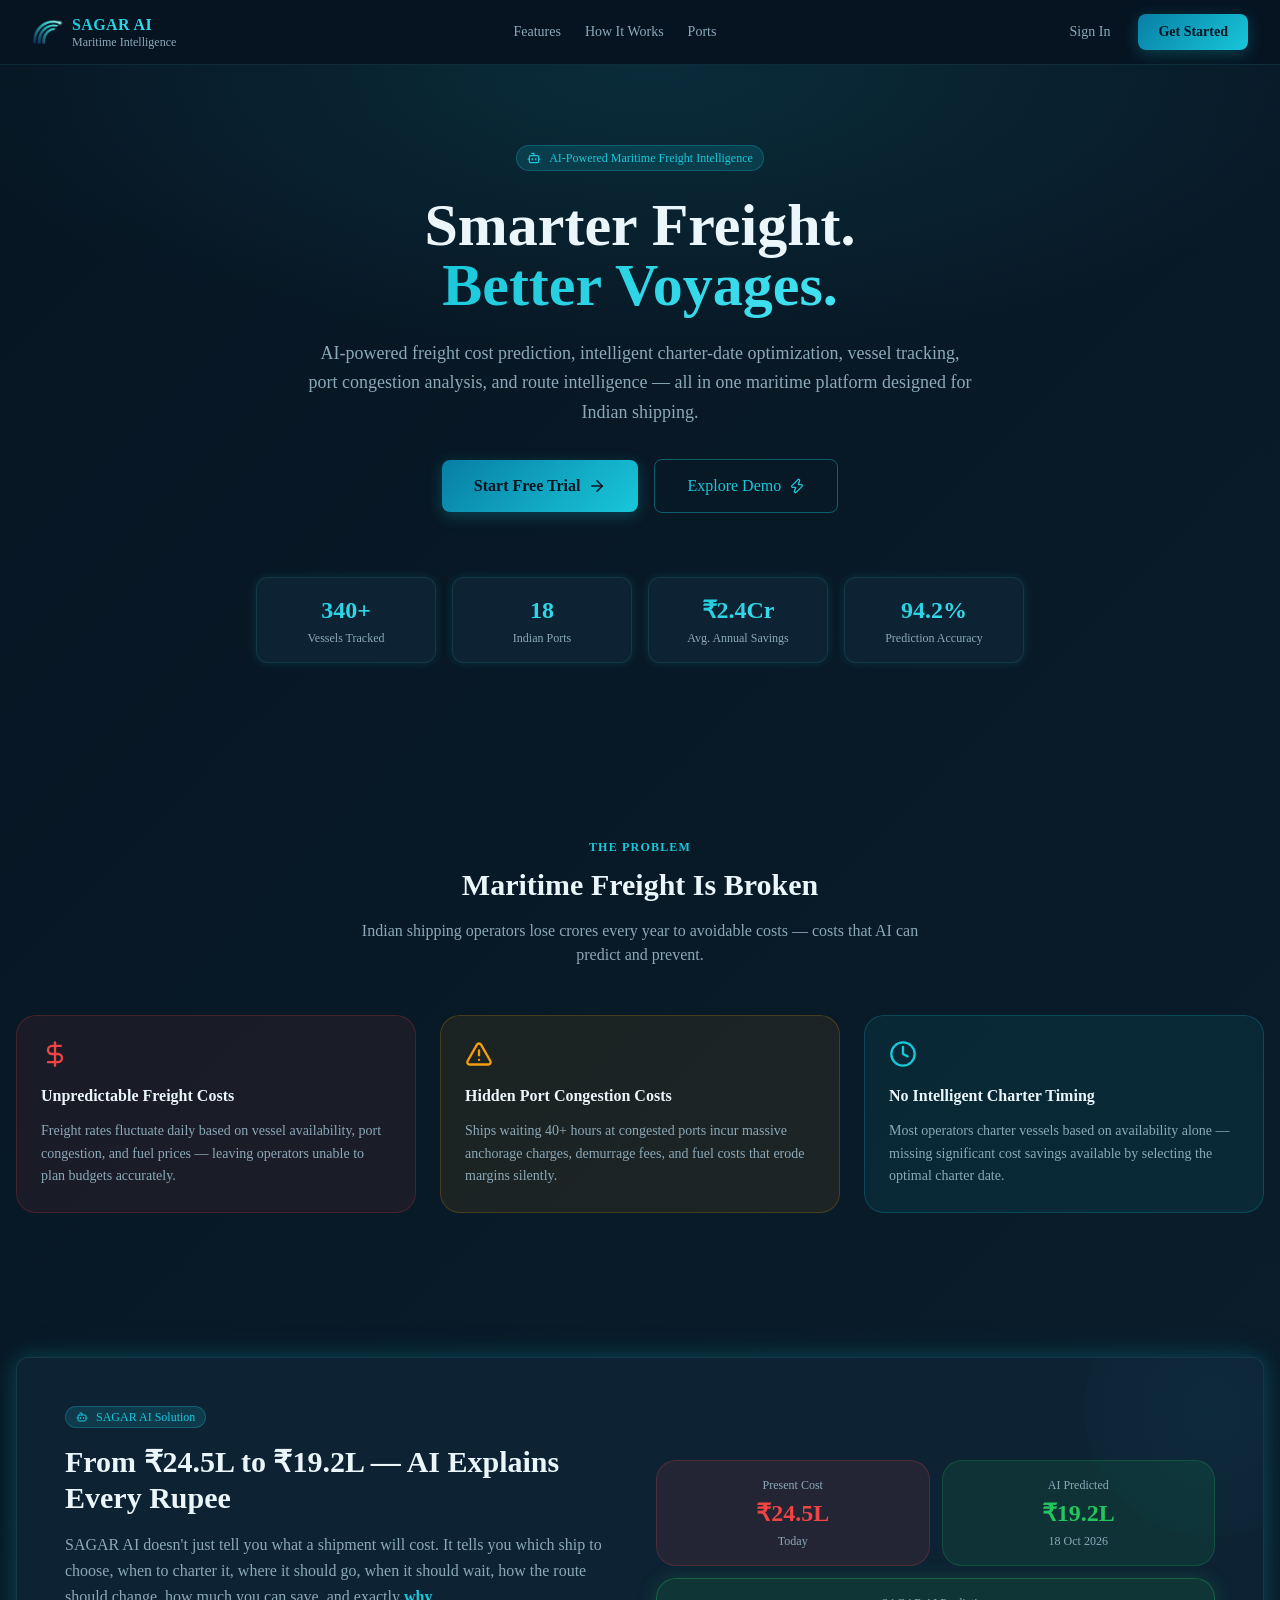
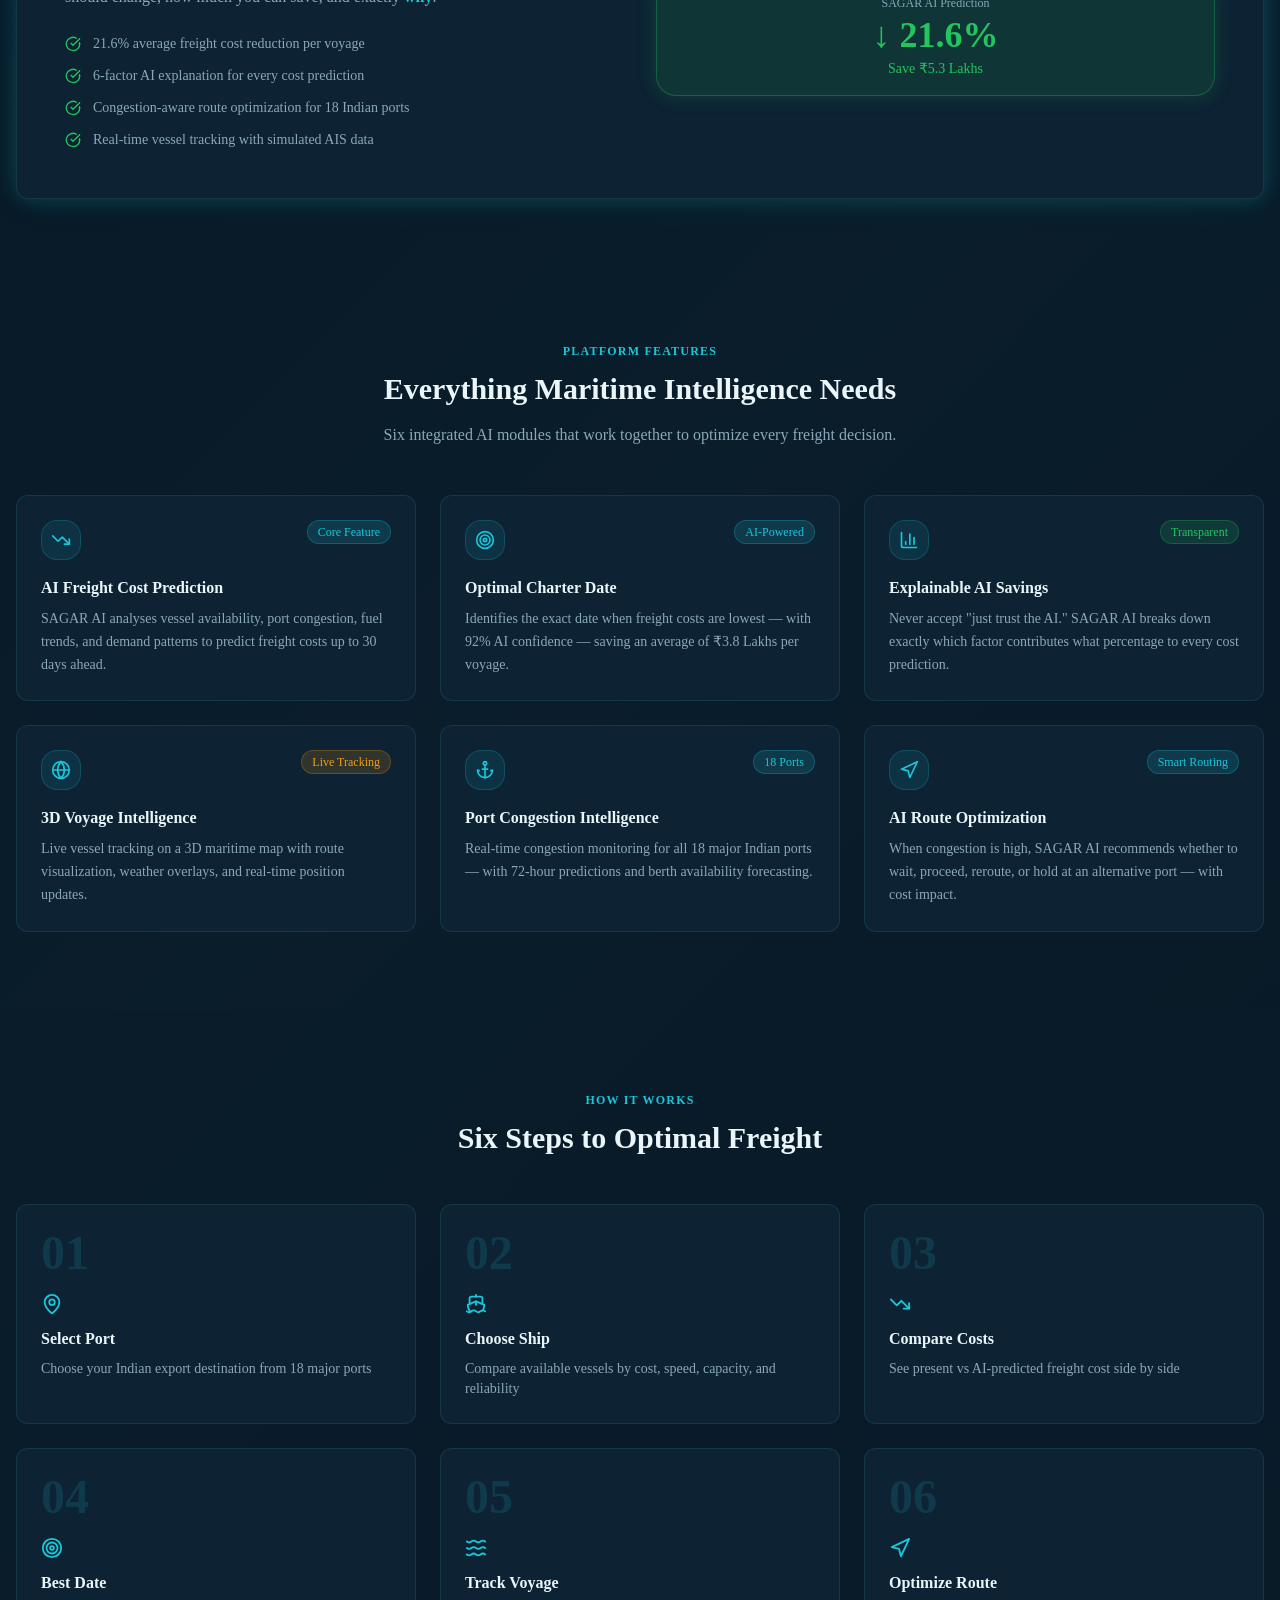
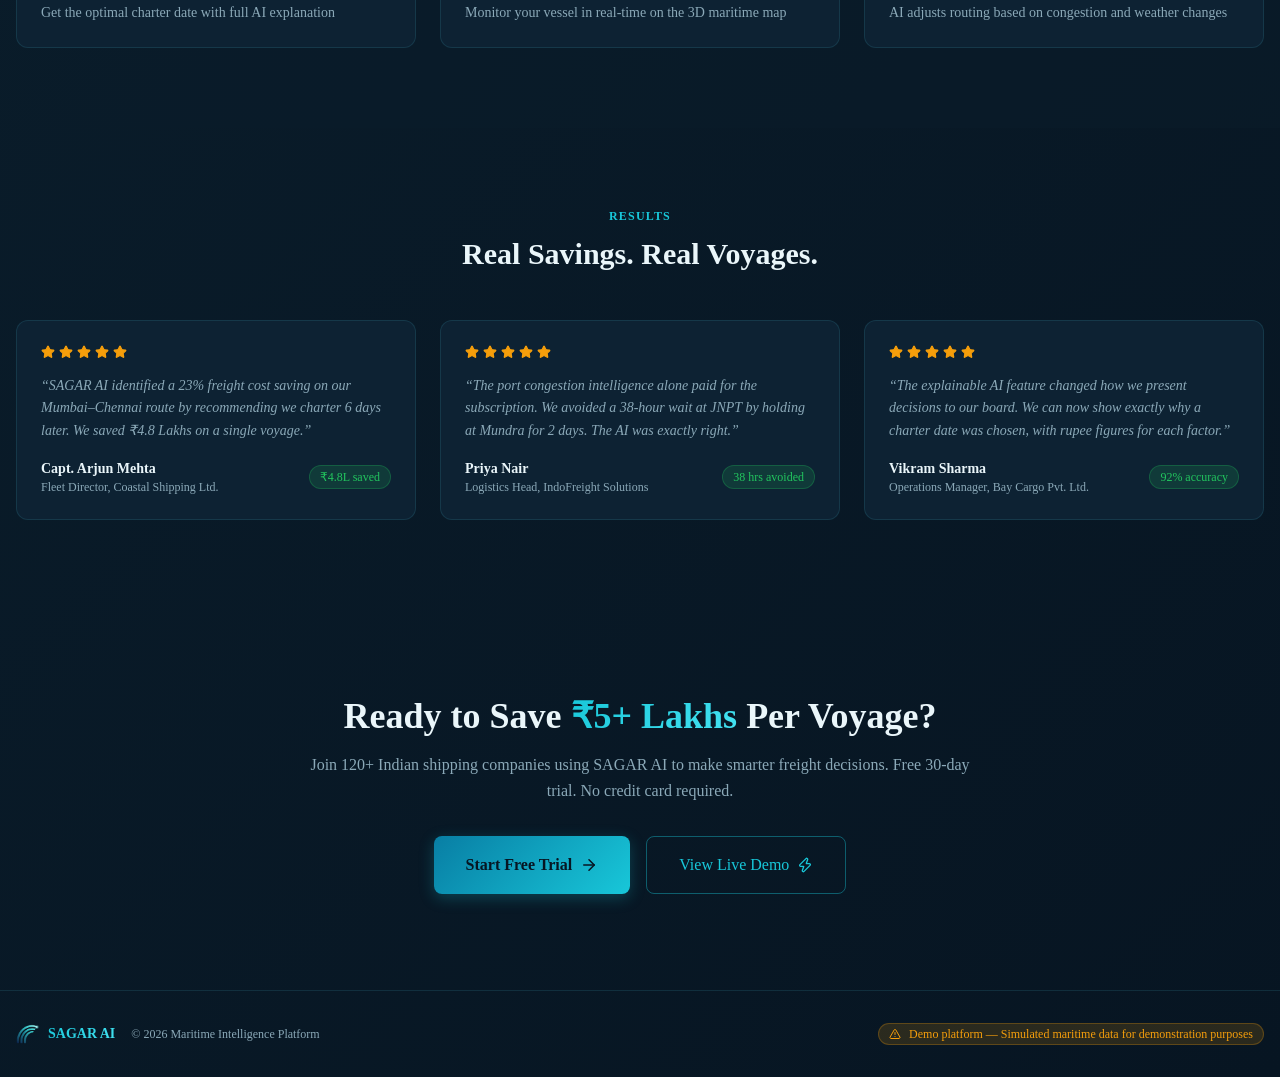
==== commit c117d357: "Fix GitHub Pages website" ====
--- a/index.html
+++ b/index.html
@@ -1 +1 @@
-<!DOCTYPE html><!--Zo_5N_2ZswQGErSOpljhQ--><html lang="en" class="__variable_a11773"><head><base href="./"><meta charSet="utf-8"/><meta name="viewport" content="width=device-width, initial-scale=1"/><link rel="preload" href="./_next/static/media/636a5ac981f94f8b-s.p.woff2" as="font" crossorigin="" type="font/woff2"/><link rel="preload" as="image" imageSrcSet="../assets/images/app_logo.png&amp;w=32&amp;q=85 1x, ././assets/images/app_logo.png 2x"/><link rel="preload" as="image" imageSrcSet="../assets/images/app_logo.png&amp;w=32&amp;q=85 1x, ././assets/images/app_logo.png 2x"/><link rel="stylesheet" href="./_next/static/css/9f8d249e342f509c.css" data-precedence="next"/><link rel="preload" as="script" fetchPriority="low" href="./_next/static/chunks/webpack-59beafe4a9738a14.js"/><script src="./_next/static/chunks/4bd1b696-917db93a599ee996.js" async=""></script><script src="./_next/static/chunks/255-95f1d4f6a8416fca.js" async=""></script><script src="./_next/static/chunks/main-app-1cbaa349ba2a5f96.js" async=""></script><script src="./_next/static/chunks/534-0bfee5962abe3bb9.js" async=""></script><script src="./_next/static/chunks/app/not-found-8be43757360b95de.js" async=""></script><script src="./_next/static/chunks/720-3ef9a2ffbc79e526.js" async=""></script><script src="./_next/static/chunks/app/layout-5f66059c9947a929.js" async=""></script><script src="./_next/static/chunks/866-360ea899dae2edc3.js" async=""></script><script src="./_next/static/chunks/app/page-e86c7f1c26ba57ae.js" async=""></script><script type="module" async="" src="https://static.rocket.new/rocket-web.js?_cfg=https%3A%2F%2Fsagarai2064back.builtwithrocket.new&amp;_be=https%3A%2F%2Fappanalytics.rocket.new&amp;_v=0.1.20"></script><meta name="next-size-adjust" content=""/><title>SAGAR AI — Smarter Freight. Better Voyages.</title><meta name="description" content="AI-powered maritime freight optimization platform for Indian shipping companies — predict costs, track vessels, analyze port congestion, and optimize charter dates."/><link rel="icon" href="./assets/images/app_logo.png" type="image/x-icon"/><script src="./_next/static/chunks/polyfills-42372ed130431b0a.js" noModule=""></script></head><body class="__className_a11773"><div hidden=""><!--$--><!--/$--></div><div class="min-h-screen ocean-gradient-bg"><header class="sticky top-0 z-50 border-b border-border" style="background:rgba(7,21,34,0.95);backdrop-filter:blur(12px)"><div class="max-w-screen-xl mx-auto px-4 lg:px-8"><div class="flex items-center justify-between h-16"><div class="flex items-center gap-2"><div class="flex items-center"><img alt="Logo" width="32" height="32" decoding="async" data-nimg="1" class="flex-shrink-0 bg-gray-200" style="color:transparent" srcSet="../assets/images/app_logo.png&amp;w=32&amp;q=85 1x, ././assets/images/app_logo.png 2x" src="./assets/images/app_logo.png"/></div><div><span class="font-bold text-base text-gradient-cyan tracking-wide block leading-tight">SAGAR AI</span><span class="text-xs text-muted-foreground block leading-tight">Maritime Intelligence</span></div></div><nav class="hidden md:flex items-center gap-6"><a href="#features" class="text-sm text-muted-foreground hover:text-foreground transition-colors">Features</a><a href="#workflow" class="text-sm text-muted-foreground hover:text-foreground transition-colors">How It Works</a><a href="#ports" class="text-sm text-muted-foreground hover:text-foreground transition-colors">Ports</a></nav><div class="flex items-center gap-3"><a class="hidden md:block text-sm text-muted-foreground hover:text-foreground transition-colors px-4 py-2" href="./sign-up-login-screen/">Sign In</a><a class="btn-primary px-5 py-2 text-sm rounded-lg font-semibold" href="./sign-up-login-screen/">Get Started</a><button class="md:hidden p-2 text-muted-foreground hover:text-foreground"><svg xmlns="http://www.w3.org/2000/svg" width="20" height="20" viewBox="0 0 24 24" fill="none" stroke="currentColor" stroke-width="2" stroke-linecap="round" stroke-linejoin="round" class="lucide lucide-chevron-down transition-transform" aria-hidden="true"><path d="m6 9 6 6 6-6"></path></svg></button></div></div></div></header><section class="relative pt-20 pb-24 px-4 text-center overflow-hidden"><div class="hero-glow absolute inset-0 pointer-events-none"></div><div class="max-w-4xl mx-auto relative z-10"><div class="inline-flex items-center gap-2 badge-cyan px-4 py-2 rounded-full mb-6 text-sm"><svg xmlns="http://www.w3.org/2000/svg" width="14" height="14" viewBox="0 0 24 24" fill="none" stroke="currentColor" stroke-width="2" stroke-linecap="round" stroke-linejoin="round" class="lucide lucide-bot" aria-hidden="true"><path d="M12 8V4H8"></path><rect width="16" height="12" x="4" y="8" rx="2"></rect><path d="M2 14h2"></path><path d="M20 14h2"></path><path d="M15 13v2"></path><path d="M9 13v2"></path></svg>AI-Powered Maritime Freight Intelligence</div><h1 class="text-5xl lg:text-6xl font-extrabold leading-tight mb-6"><span class="text-foreground">Smarter Freight.</span><br/><span class="text-gradient-cyan">Better Voyages.</span></h1><p class="text-lg text-muted-foreground max-w-2xl mx-auto mb-8 leading-relaxed">AI-powered freight cost prediction, intelligent charter-date optimization, vessel tracking, port congestion analysis, and route intelligence — all in one maritime platform designed for Indian shipping.</p><div class="flex flex-col sm:flex-row gap-4 justify-center items-center"><a class="btn-primary px-8 py-3.5 text-base rounded-xl font-semibold flex items-center gap-2" href="./sign-up-login-screen/">Start Free Trial<svg xmlns="http://www.w3.org/2000/svg" width="18" height="18" viewBox="0 0 24 24" fill="none" stroke="currentColor" stroke-width="2" stroke-linecap="round" stroke-linejoin="round" class="lucide lucide-arrow-right" aria-hidden="true"><path d="M5 12h14"></path><path d="m12 5 7 7-7 7"></path></svg></a><a class="btn-outline-cyan px-8 py-3.5 text-base rounded-xl font-semibold flex items-center gap-2" href="./main-dashboard/">Explore Demo<svg xmlns="http://www.w3.org/2000/svg" width="16" height="16" viewBox="0 0 24 24" fill="none" stroke="currentColor" stroke-width="2" stroke-linecap="round" stroke-linejoin="round" class="lucide lucide-zap" aria-hidden="true"><path d="M15.914 4a1.5 1.5 0 00-2.474-1.561l-9 9A1.5 1.5 0 005.5 14h4.002a.5.5 0 01.471.666L8.086 20a1.5 1.5 0 002.475 1.56l9-9A1.5 1.5 0 0018.5 10h-3.997a.5.5 0 01-.472-.667z"></path></svg></a></div><div class="grid grid-cols-2 md:grid-cols-4 gap-4 mt-16 max-w-3xl mx-auto"><div class="card-ocean p-4 text-center glow-cyan-sm"><div class="text-2xl font-bold text-gradient-cyan tabular-nums">340+</div><div class="text-xs text-muted-foreground mt-1">Vessels Tracked</div></div><div class="card-ocean p-4 text-center glow-cyan-sm"><div class="text-2xl font-bold text-gradient-cyan tabular-nums">18</div><div class="text-xs text-muted-foreground mt-1">Indian Ports</div></div><div class="card-ocean p-4 text-center glow-cyan-sm"><div class="text-2xl font-bold text-gradient-cyan tabular-nums">₹2.4Cr</div><div class="text-xs text-muted-foreground mt-1">Avg. Annual Savings</div></div><div class="card-ocean p-4 text-center glow-cyan-sm"><div class="text-2xl font-bold text-gradient-cyan tabular-nums">94.2%</div><div class="text-xs text-muted-foreground mt-1">Prediction Accuracy</div></div></div></div></section><section class="py-20 px-4"><div class="max-w-screen-xl mx-auto"><div class="text-center mb-12"><p class="text-xs font-semibold text-primary tracking-widest mb-3 uppercase">The Problem</p><h2 class="text-3xl font-bold text-foreground mb-4">Maritime Freight Is Broken</h2><p class="text-muted-foreground max-w-xl mx-auto">Indian shipping operators lose crores every year to avoidable costs — costs that AI can predict and prevent.</p></div><div class="grid grid-cols-1 md:grid-cols-3 gap-6"><div class="p-6 rounded-xl border" style="background:rgba(239,68,68,0.08);border-color:rgba(239,68,68,0.2)"><svg xmlns="http://www.w3.org/2000/svg" width="28" height="28" viewBox="0 0 24 24" fill="none" stroke="currentColor" stroke-width="2" stroke-linecap="round" stroke-linejoin="round" class="lucide lucide-dollar-sign text-danger mb-4" aria-hidden="true"><line x1="12" x2="12" y1="2" y2="22"></line><path d="M17 5H9.5a3.5 3.5 0 0 0 0 7h5a3.5 3.5 0 0 1 0 7H6"></path></svg><h3 class="text-base font-semibold text-foreground mb-3">Unpredictable Freight Costs</h3><p class="text-sm text-muted-foreground leading-relaxed">Freight rates fluctuate daily based on vessel availability, port congestion, and fuel prices — leaving operators unable to plan budgets accurately.</p></div><div class="p-6 rounded-xl border" style="background:rgba(245,158,11,0.08);border-color:rgba(245,158,11,0.2)"><svg xmlns="http://www.w3.org/2000/svg" width="28" height="28" viewBox="0 0 24 24" fill="none" stroke="currentColor" stroke-width="2" stroke-linecap="round" stroke-linejoin="round" class="lucide lucide-triangle-alert text-warning mb-4" aria-hidden="true"><path d="m21.73 18-8-14a2 2 0 0 0-3.48 0l-8 14A2 2 0 0 0 4 21h16a2 2 0 0 0 1.73-3"></path><path d="M12 9v4"></path><path d="M12 17h.01"></path></svg><h3 class="text-base font-semibold text-foreground mb-3">Hidden Port Congestion Costs</h3><p class="text-sm text-muted-foreground leading-relaxed">Ships waiting 40+ hours at congested ports incur massive anchorage charges, demurrage fees, and fuel costs that erode margins silently.</p></div><div class="p-6 rounded-xl border" style="background:rgba(24,199,217,0.08);border-color:rgba(24,199,217,0.2)"><svg xmlns="http://www.w3.org/2000/svg" width="28" height="28" viewBox="0 0 24 24" fill="none" stroke="currentColor" stroke-width="2" stroke-linecap="round" stroke-linejoin="round" class="lucide lucide-clock text-primary mb-4" aria-hidden="true"><circle cx="12" cy="12" r="10"></circle><path d="M12 6v6l4 2"></path></svg><h3 class="text-base font-semibold text-foreground mb-3">No Intelligent Charter Timing</h3><p class="text-sm text-muted-foreground leading-relaxed">Most operators charter vessels based on availability alone — missing significant cost savings available by selecting the optimal charter date.</p></div></div></div></section><section class="py-16 px-4"><div class="max-w-screen-xl mx-auto"><div class="card-ocean p-8 lg:p-12 rounded-2xl glow-cyan relative overflow-hidden"><div class="absolute top-0 right-0 w-64 h-64 rounded-full opacity-5" style="background:radial-gradient(circle, #18C7D9, transparent);transform:translate(30%, -30%)"></div><div class="relative z-10 grid grid-cols-1 lg:grid-cols-2 gap-8 items-center"><div><div class="badge-cyan inline-flex items-center gap-2 px-3 py-1 rounded-full text-xs mb-4"><svg xmlns="http://www.w3.org/2000/svg" width="12" height="12" viewBox="0 0 24 24" fill="none" stroke="currentColor" stroke-width="2" stroke-linecap="round" stroke-linejoin="round" class="lucide lucide-bot" aria-hidden="true"><path d="M12 8V4H8"></path><rect width="16" height="12" x="4" y="8" rx="2"></rect><path d="M2 14h2"></path><path d="M20 14h2"></path><path d="M15 13v2"></path><path d="M9 13v2"></path></svg>SAGAR AI Solution</div><h2 class="text-3xl font-bold text-foreground mb-4">From ₹24.5L to ₹19.2L — AI Explains Every Rupee</h2><p class="text-muted-foreground mb-6 leading-relaxed">SAGAR AI doesn&#x27;t just tell you what a shipment will cost. It tells you which ship to choose, when to charter it, where it should go, when it should wait, how the route should change, how much you can save, and exactly <em class="text-primary not-italic font-semibold">why</em>.</p><div class="space-y-3"><div class="flex items-center gap-3"><svg xmlns="http://www.w3.org/2000/svg" width="16" height="16" viewBox="0 0 24 24" fill="none" stroke="currentColor" stroke-width="2" stroke-linecap="round" stroke-linejoin="round" class="lucide lucide-circle-check-big text-success flex-shrink-0" aria-hidden="true"><path d="M21.801 10A10 10 0 1 1 17 3.335"></path><path d="m9 11 3 3L22 4"></path></svg><span class="text-sm text-foreground-secondary">21.6% average freight cost reduction per voyage</span></div><div class="flex items-center gap-3"><svg xmlns="http://www.w3.org/2000/svg" width="16" height="16" viewBox="0 0 24 24" fill="none" stroke="currentColor" stroke-width="2" stroke-linecap="round" stroke-linejoin="round" class="lucide lucide-circle-check-big text-success flex-shrink-0" aria-hidden="true"><path d="M21.801 10A10 10 0 1 1 17 3.335"></path><path d="m9 11 3 3L22 4"></path></svg><span class="text-sm text-foreground-secondary">6-factor AI explanation for every cost prediction</span></div><div class="flex items-center gap-3"><svg xmlns="http://www.w3.org/2000/svg" width="16" height="16" viewBox="0 0 24 24" fill="none" stroke="currentColor" stroke-width="2" stroke-linecap="round" stroke-linejoin="round" class="lucide lucide-circle-check-big text-success flex-shrink-0" aria-hidden="true"><path d="M21.801 10A10 10 0 1 1 17 3.335"></path><path d="m9 11 3 3L22 4"></path></svg><span class="text-sm text-foreground-secondary">Congestion-aware route optimization for 18 Indian ports</span></div><div class="flex items-center gap-3"><svg xmlns="http://www.w3.org/2000/svg" width="16" height="16" viewBox="0 0 24 24" fill="none" stroke="currentColor" stroke-width="2" stroke-linecap="round" stroke-linejoin="round" class="lucide lucide-circle-check-big text-success flex-shrink-0" aria-hidden="true"><path d="M21.801 10A10 10 0 1 1 17 3.335"></path><path d="m9 11 3 3L22 4"></path></svg><span class="text-sm text-foreground-secondary">Real-time vessel tracking with simulated AIS data</span></div></div></div><div class="space-y-3"><div class="grid grid-cols-2 gap-3"><div class="p-4 rounded-xl text-center" style="background:rgba(239,68,68,0.1);border:1px solid rgba(239,68,68,0.2)"><p class="text-xs text-muted-foreground mb-1">Present Cost</p><p class="text-2xl font-bold text-danger tabular-nums">₹24.5L</p><p class="text-xs text-muted-foreground mt-1">Today</p></div><div class="p-4 rounded-xl text-center" style="background:rgba(34,197,94,0.1);border:1px solid rgba(34,197,94,0.2)"><p class="text-xs text-muted-foreground mb-1">AI Predicted</p><p class="text-2xl font-bold text-success tabular-nums">₹19.2L</p><p class="text-xs text-muted-foreground mt-1">18 Oct 2026</p></div></div><div class="p-4 rounded-xl text-center glow-green" style="background:rgba(34,197,94,0.12);border:1px solid rgba(34,197,94,0.3)"><p class="text-xs text-muted-foreground mb-1">SAGAR AI Prediction</p><p class="text-4xl font-extrabold text-success tabular-nums">↓ 21.6%</p><p class="text-sm text-success mt-1 font-medium">Save ₹5.3 Lakhs</p></div></div></div></div></div></section><section id="features" class="py-20 px-4"><div class="max-w-screen-xl mx-auto"><div class="text-center mb-12"><p class="text-xs font-semibold text-primary tracking-widest mb-3 uppercase">Platform Features</p><h2 class="text-3xl font-bold text-foreground mb-4">Everything Maritime Intelligence Needs</h2><p class="text-muted-foreground max-w-xl mx-auto">Six integrated AI modules that work together to optimize every freight decision.</p></div><div class="grid grid-cols-1 md:grid-cols-2 lg:grid-cols-3 gap-6"><div class="card-ocean-hover p-6 rounded-xl"><div class="flex items-start justify-between mb-4"><div class="w-10 h-10 rounded-lg flex items-center justify-center" style="background:rgba(24,199,217,0.1);border:1px solid rgba(24,199,217,0.2)"><svg xmlns="http://www.w3.org/2000/svg" width="20" height="20" viewBox="0 0 24 24" fill="none" stroke="currentColor" stroke-width="2" stroke-linecap="round" stroke-linejoin="round" class="lucide lucide-trending-down text-primary" aria-hidden="true"><path d="M16 17h6v-6"></path><path d="m22 17-8.5-8.5-5 5L2 7"></path></svg></div><span class="badge-cyan">Core Feature</span></div><h3 class="text-base font-semibold text-foreground mb-2">AI Freight Cost Prediction</h3><p class="text-sm text-muted-foreground leading-relaxed">SAGAR AI analyses vessel availability, port congestion, fuel trends, and demand patterns to predict freight costs up to 30 days ahead.</p></div><div class="card-ocean-hover p-6 rounded-xl"><div class="flex items-start justify-between mb-4"><div class="w-10 h-10 rounded-lg flex items-center justify-center" style="background:rgba(24,199,217,0.1);border:1px solid rgba(24,199,217,0.2)"><svg xmlns="http://www.w3.org/2000/svg" width="20" height="20" viewBox="0 0 24 24" fill="none" stroke="currentColor" stroke-width="2" stroke-linecap="round" stroke-linejoin="round" class="lucide lucide-target text-primary" aria-hidden="true"><circle cx="12" cy="12" r="10"></circle><circle cx="12" cy="12" r="6"></circle><circle cx="12" cy="12" r="2"></circle></svg></div><span class="badge-cyan">AI-Powered</span></div><h3 class="text-base font-semibold text-foreground mb-2">Optimal Charter Date</h3><p class="text-sm text-muted-foreground leading-relaxed">Identifies the exact date when freight costs are lowest — with 92% AI confidence — saving an average of ₹3.8 Lakhs per voyage.</p></div><div class="card-ocean-hover p-6 rounded-xl"><div class="flex items-start justify-between mb-4"><div class="w-10 h-10 rounded-lg flex items-center justify-center" style="background:rgba(24,199,217,0.1);border:1px solid rgba(24,199,217,0.2)"><svg xmlns="http://www.w3.org/2000/svg" width="20" height="20" viewBox="0 0 24 24" fill="none" stroke="currentColor" stroke-width="2" stroke-linecap="round" stroke-linejoin="round" class="lucide lucide-chart-column text-primary" aria-hidden="true"><path d="M3 3v16a2 2 0 0 0 2 2h16"></path><path d="M18 17V9"></path><path d="M13 17V5"></path><path d="M8 17v-3"></path></svg></div><span class="badge-success">Transparent</span></div><h3 class="text-base font-semibold text-foreground mb-2">Explainable AI Savings</h3><p class="text-sm text-muted-foreground leading-relaxed">Never accept &quot;just trust the AI.&quot; SAGAR AI breaks down exactly which factor contributes what percentage to every cost prediction.</p></div><div class="card-ocean-hover p-6 rounded-xl"><div class="flex items-start justify-between mb-4"><div class="w-10 h-10 rounded-lg flex items-center justify-center" style="background:rgba(24,199,217,0.1);border:1px solid rgba(24,199,217,0.2)"><svg xmlns="http://www.w3.org/2000/svg" width="20" height="20" viewBox="0 0 24 24" fill="none" stroke="currentColor" stroke-width="2" stroke-linecap="round" stroke-linejoin="round" class="lucide lucide-globe text-primary" aria-hidden="true"><circle cx="12" cy="12" r="10"></circle><path d="M12 2a14.5 14.5 0 0 0 0 20 14.5 14.5 0 0 0 0-20"></path><path d="M2 12h20"></path></svg></div><span class="badge-warning">Live Tracking</span></div><h3 class="text-base font-semibold text-foreground mb-2">3D Voyage Intelligence</h3><p class="text-sm text-muted-foreground leading-relaxed">Live vessel tracking on a 3D maritime map with route visualization, weather overlays, and real-time position updates.</p></div><div class="card-ocean-hover p-6 rounded-xl"><div class="flex items-start justify-between mb-4"><div class="w-10 h-10 rounded-lg flex items-center justify-center" style="background:rgba(24,199,217,0.1);border:1px solid rgba(24,199,217,0.2)"><svg xmlns="http://www.w3.org/2000/svg" width="20" height="20" viewBox="0 0 24 24" fill="none" stroke="currentColor" stroke-width="2" stroke-linecap="round" stroke-linejoin="round" class="lucide lucide-anchor text-primary" aria-hidden="true"><path d="M12 6v16"></path><path d="m19 13 2-1a9 9 0 0 1-18 0l2 1"></path><path d="M9 11h6"></path><circle cx="12" cy="4" r="2"></circle></svg></div><span class="badge-cyan">18 Ports</span></div><h3 class="text-base font-semibold text-foreground mb-2">Port Congestion Intelligence</h3><p class="text-sm text-muted-foreground leading-relaxed">Real-time congestion monitoring for all 18 major Indian ports — with 72-hour predictions and berth availability forecasting.</p></div><div class="card-ocean-hover p-6 rounded-xl"><div class="flex items-start justify-between mb-4"><div class="w-10 h-10 rounded-lg flex items-center justify-center" style="background:rgba(24,199,217,0.1);border:1px solid rgba(24,199,217,0.2)"><svg xmlns="http://www.w3.org/2000/svg" width="20" height="20" viewBox="0 0 24 24" fill="none" stroke="currentColor" stroke-width="2" stroke-linecap="round" stroke-linejoin="round" class="lucide lucide-navigation text-primary" aria-hidden="true"><polygon points="3 11 22 2 13 21 11 13 3 11"></polygon></svg></div><span class="badge-cyan">Smart Routing</span></div><h3 class="text-base font-semibold text-foreground mb-2">AI Route Optimization</h3><p class="text-sm text-muted-foreground leading-relaxed">When congestion is high, SAGAR AI recommends whether to wait, proceed, reroute, or hold at an alternative port — with cost impact.</p></div></div></div></section><section id="workflow" class="py-20 px-4" style="background:rgba(10,29,43,0.5)"><div class="max-w-screen-xl mx-auto"><div class="text-center mb-12"><p class="text-xs font-semibold text-primary tracking-widest mb-3 uppercase">How It Works</p><h2 class="text-3xl font-bold text-foreground mb-4">Six Steps to Optimal Freight</h2></div><div class="grid grid-cols-1 md:grid-cols-2 lg:grid-cols-3 gap-6"><div class="card-ocean p-6 rounded-xl relative" style="transition-delay:0ms"><div class="text-5xl font-extrabold mb-4 tabular-nums" style="color:rgba(24,199,217,0.15)">01</div><svg xmlns="http://www.w3.org/2000/svg" width="22" height="22" viewBox="0 0 24 24" fill="none" stroke="currentColor" stroke-width="2" stroke-linecap="round" stroke-linejoin="round" class="lucide lucide-map-pin text-primary mb-3" aria-hidden="true"><path d="M20 10c0 4.993-5.539 10.193-7.399 11.799a1 1 0 0 1-1.202 0C9.539 20.193 4 14.993 4 10a8 8 0 0 1 16 0"></path><circle cx="12" cy="10" r="3"></circle></svg><h3 class="text-base font-semibold text-foreground mb-2">Select Port</h3><p class="text-sm text-muted-foreground">Choose your Indian export destination from 18 major ports</p></div><div class="card-ocean p-6 rounded-xl relative" style="transition-delay:80ms"><div class="text-5xl font-extrabold mb-4 tabular-nums" style="color:rgba(24,199,217,0.15)">02</div><svg xmlns="http://www.w3.org/2000/svg" width="22" height="22" viewBox="0 0 24 24" fill="none" stroke="currentColor" stroke-width="2" stroke-linecap="round" stroke-linejoin="round" class="lucide lucide-ship text-primary mb-3" aria-hidden="true"><path d="M12 2v2"></path><path d="M12 9.189V13"></path><path d="M19 12V6a2 2 0 00-2-2H7a2 2 0 00-2 2v6"></path><path d="M19.38 19A11.6 11.6 0 0021 13l-8.188-3.639a2 2 0 00-1.624 0L3 13.001a11.6 11.6 0 002.81 7.76"></path><path d="M2 20c.6.5 1.2 1 2.5 1 2.5 0 2.5-2 5-2 1.3 0 1.9.5 2.5 1s1.2 1 2.5 1c2.5 0 2.5-2 5-2 1.3 0 1.9.5 2.5 1"></path></svg><h3 class="text-base font-semibold text-foreground mb-2">Choose Ship</h3><p class="text-sm text-muted-foreground">Compare available vessels by cost, speed, capacity, and reliability</p></div><div class="card-ocean p-6 rounded-xl relative" style="transition-delay:160ms"><div class="text-5xl font-extrabold mb-4 tabular-nums" style="color:rgba(24,199,217,0.15)">03</div><svg xmlns="http://www.w3.org/2000/svg" width="22" height="22" viewBox="0 0 24 24" fill="none" stroke="currentColor" stroke-width="2" stroke-linecap="round" stroke-linejoin="round" class="lucide lucide-trending-down text-primary mb-3" aria-hidden="true"><path d="M16 17h6v-6"></path><path d="m22 17-8.5-8.5-5 5L2 7"></path></svg><h3 class="text-base font-semibold text-foreground mb-2">Compare Costs</h3><p class="text-sm text-muted-foreground">See present vs AI-predicted freight cost side by side</p></div><div class="card-ocean p-6 rounded-xl relative" style="transition-delay:240ms"><div class="text-5xl font-extrabold mb-4 tabular-nums" style="color:rgba(24,199,217,0.15)">04</div><svg xmlns="http://www.w3.org/2000/svg" width="22" height="22" viewBox="0 0 24 24" fill="none" stroke="currentColor" stroke-width="2" stroke-linecap="round" stroke-linejoin="round" class="lucide lucide-target text-primary mb-3" aria-hidden="true"><circle cx="12" cy="12" r="10"></circle><circle cx="12" cy="12" r="6"></circle><circle cx="12" cy="12" r="2"></circle></svg><h3 class="text-base font-semibold text-foreground mb-2">Best Date</h3><p class="text-sm text-muted-foreground">Get the optimal charter date with full AI explanation</p></div><div class="card-ocean p-6 rounded-xl relative" style="transition-delay:320ms"><div class="text-5xl font-extrabold mb-4 tabular-nums" style="color:rgba(24,199,217,0.15)">05</div><svg xmlns="http://www.w3.org/2000/svg" width="22" height="22" viewBox="0 0 24 24" fill="none" stroke="currentColor" stroke-width="2" stroke-linecap="round" stroke-linejoin="round" class="lucide lucide-waves-horizontal text-primary mb-3" aria-hidden="true"><path d="M2 12q2.5 2 5 0t5 0 5 0 5 0"></path><path d="M2 19q2.5 2 5 0t5 0 5 0 5 0"></path><path d="M2 5q2.5 2 5 0t5 0 5 0 5 0"></path></svg><h3 class="text-base font-semibold text-foreground mb-2">Track Voyage</h3><p class="text-sm text-muted-foreground">Monitor your vessel in real-time on the 3D maritime map</p></div><div class="card-ocean p-6 rounded-xl relative" style="transition-delay:400ms"><div class="text-5xl font-extrabold mb-4 tabular-nums" style="color:rgba(24,199,217,0.15)">06</div><svg xmlns="http://www.w3.org/2000/svg" width="22" height="22" viewBox="0 0 24 24" fill="none" stroke="currentColor" stroke-width="2" stroke-linecap="round" stroke-linejoin="round" class="lucide lucide-navigation text-primary mb-3" aria-hidden="true"><polygon points="3 11 22 2 13 21 11 13 3 11"></polygon></svg><h3 class="text-base font-semibold text-foreground mb-2">Optimize Route</h3><p class="text-sm text-muted-foreground">AI adjusts routing based on congestion and weather changes</p></div></div></div></section><section class="py-20 px-4"><div class="max-w-screen-xl mx-auto"><div class="text-center mb-12"><p class="text-xs font-semibold text-primary tracking-widest mb-3 uppercase">Results</p><h2 class="text-3xl font-bold text-foreground mb-4">Real Savings. Real Voyages.</h2></div><div class="grid grid-cols-1 md:grid-cols-3 gap-6"><div class="card-ocean-hover p-6 rounded-xl"><div class="flex items-center gap-1 mb-4"><svg xmlns="http://www.w3.org/2000/svg" width="14" height="14" viewBox="0 0 24 24" fill="none" stroke="currentColor" stroke-width="2" stroke-linecap="round" stroke-linejoin="round" class="lucide lucide-star text-warning fill-warning" aria-hidden="true"><path d="M11.525 2.295a.53.53 0 0 1 .95 0l2.31 4.679a2.123 2.123 0 0 0 1.595 1.16l5.166.756a.53.53 0 0 1 .294.904l-3.736 3.638a2.123 2.123 0 0 0-.611 1.878l.882 5.14a.53.53 0 0 1-.771.56l-4.618-2.428a2.122 2.122 0 0 0-1.973 0L6.396 21.01a.53.53 0 0 1-.77-.56l.881-5.139a2.122 2.122 0 0 0-.611-1.879L2.16 9.795a.53.53 0 0 1 .294-.906l5.165-.755a2.122 2.122 0 0 0 1.597-1.16z"></path></svg><svg xmlns="http://www.w3.org/2000/svg" width="14" height="14" viewBox="0 0 24 24" fill="none" stroke="currentColor" stroke-width="2" stroke-linecap="round" stroke-linejoin="round" class="lucide lucide-star text-warning fill-warning" aria-hidden="true"><path d="M11.525 2.295a.53.53 0 0 1 .95 0l2.31 4.679a2.123 2.123 0 0 0 1.595 1.16l5.166.756a.53.53 0 0 1 .294.904l-3.736 3.638a2.123 2.123 0 0 0-.611 1.878l.882 5.14a.53.53 0 0 1-.771.56l-4.618-2.428a2.122 2.122 0 0 0-1.973 0L6.396 21.01a.53.53 0 0 1-.77-.56l.881-5.139a2.122 2.122 0 0 0-.611-1.879L2.16 9.795a.53.53 0 0 1 .294-.906l5.165-.755a2.122 2.122 0 0 0 1.597-1.16z"></path></svg><svg xmlns="http://www.w3.org/2000/svg" width="14" height="14" viewBox="0 0 24 24" fill="none" stroke="currentColor" stroke-width="2" stroke-linecap="round" stroke-linejoin="round" class="lucide lucide-star text-warning fill-warning" aria-hidden="true"><path d="M11.525 2.295a.53.53 0 0 1 .95 0l2.31 4.679a2.123 2.123 0 0 0 1.595 1.16l5.166.756a.53.53 0 0 1 .294.904l-3.736 3.638a2.123 2.123 0 0 0-.611 1.878l.882 5.14a.53.53 0 0 1-.771.56l-4.618-2.428a2.122 2.122 0 0 0-1.973 0L6.396 21.01a.53.53 0 0 1-.77-.56l.881-5.139a2.122 2.122 0 0 0-.611-1.879L2.16 9.795a.53.53 0 0 1 .294-.906l5.165-.755a2.122 2.122 0 0 0 1.597-1.16z"></path></svg><svg xmlns="http://www.w3.org/2000/svg" width="14" height="14" viewBox="0 0 24 24" fill="none" stroke="currentColor" stroke-width="2" stroke-linecap="round" stroke-linejoin="round" class="lucide lucide-star text-warning fill-warning" aria-hidden="true"><path d="M11.525 2.295a.53.53 0 0 1 .95 0l2.31 4.679a2.123 2.123 0 0 0 1.595 1.16l5.166.756a.53.53 0 0 1 .294.904l-3.736 3.638a2.123 2.123 0 0 0-.611 1.878l.882 5.14a.53.53 0 0 1-.771.56l-4.618-2.428a2.122 2.122 0 0 0-1.973 0L6.396 21.01a.53.53 0 0 1-.77-.56l.881-5.139a2.122 2.122 0 0 0-.611-1.879L2.16 9.795a.53.53 0 0 1 .294-.906l5.165-.755a2.122 2.122 0 0 0 1.597-1.16z"></path></svg><svg xmlns="http://www.w3.org/2000/svg" width="14" height="14" viewBox="0 0 24 24" fill="none" stroke="currentColor" stroke-width="2" stroke-linecap="round" stroke-linejoin="round" class="lucide lucide-star text-warning fill-warning" aria-hidden="true"><path d="M11.525 2.295a.53.53 0 0 1 .95 0l2.31 4.679a2.123 2.123 0 0 0 1.595 1.16l5.166.756a.53.53 0 0 1 .294.904l-3.736 3.638a2.123 2.123 0 0 0-.611 1.878l.882 5.14a.53.53 0 0 1-.771.56l-4.618-2.428a2.122 2.122 0 0 0-1.973 0L6.396 21.01a.53.53 0 0 1-.77-.56l.881-5.139a2.122 2.122 0 0 0-.611-1.879L2.16 9.795a.53.53 0 0 1 .294-.906l5.165-.755a2.122 2.122 0 0 0 1.597-1.16z"></path></svg></div><p class="text-sm text-muted-foreground leading-relaxed mb-4 italic">“<!-- -->SAGAR AI identified a 23% freight cost saving on our Mumbai–Chennai route by recommending we charter 6 days later. We saved ₹4.8 Lakhs on a single voyage.<!-- -->”</p><div class="flex items-center justify-between"><div><p class="text-sm font-semibold text-foreground">Capt. Arjun Mehta</p><p class="text-xs text-muted-foreground">Fleet Director, Coastal Shipping Ltd.</p></div><span class="badge-success">₹4.8L saved</span></div></div><div class="card-ocean-hover p-6 rounded-xl"><div class="flex items-center gap-1 mb-4"><svg xmlns="http://www.w3.org/2000/svg" width="14" height="14" viewBox="0 0 24 24" fill="none" stroke="currentColor" stroke-width="2" stroke-linecap="round" stroke-linejoin="round" class="lucide lucide-star text-warning fill-warning" aria-hidden="true"><path d="M11.525 2.295a.53.53 0 0 1 .95 0l2.31 4.679a2.123 2.123 0 0 0 1.595 1.16l5.166.756a.53.53 0 0 1 .294.904l-3.736 3.638a2.123 2.123 0 0 0-.611 1.878l.882 5.14a.53.53 0 0 1-.771.56l-4.618-2.428a2.122 2.122 0 0 0-1.973 0L6.396 21.01a.53.53 0 0 1-.77-.56l.881-5.139a2.122 2.122 0 0 0-.611-1.879L2.16 9.795a.53.53 0 0 1 .294-.906l5.165-.755a2.122 2.122 0 0 0 1.597-1.16z"></path></svg><svg xmlns="http://www.w3.org/2000/svg" width="14" height="14" viewBox="0 0 24 24" fill="none" stroke="currentColor" stroke-width="2" stroke-linecap="round" stroke-linejoin="round" class="lucide lucide-star text-warning fill-warning" aria-hidden="true"><path d="M11.525 2.295a.53.53 0 0 1 .95 0l2.31 4.679a2.123 2.123 0 0 0 1.595 1.16l5.166.756a.53.53 0 0 1 .294.904l-3.736 3.638a2.123 2.123 0 0 0-.611 1.878l.882 5.14a.53.53 0 0 1-.771.56l-4.618-2.428a2.122 2.122 0 0 0-1.973 0L6.396 21.01a.53.53 0 0 1-.77-.56l.881-5.139a2.122 2.122 0 0 0-.611-1.879L2.16 9.795a.53.53 0 0 1 .294-.906l5.165-.755a2.122 2.122 0 0 0 1.597-1.16z"></path></svg><svg xmlns="http://www.w3.org/2000/svg" width="14" height="14" viewBox="0 0 24 24" fill="none" stroke="currentColor" stroke-width="2" stroke-linecap="round" stroke-linejoin="round" class="lucide lucide-star text-warning fill-warning" aria-hidden="true"><path d="M11.525 2.295a.53.53 0 0 1 .95 0l2.31 4.679a2.123 2.123 0 0 0 1.595 1.16l5.166.756a.53.53 0 0 1 .294.904l-3.736 3.638a2.123 2.123 0 0 0-.611 1.878l.882 5.14a.53.53 0 0 1-.771.56l-4.618-2.428a2.122 2.122 0 0 0-1.973 0L6.396 21.01a.53.53 0 0 1-.77-.56l.881-5.139a2.122 2.122 0 0 0-.611-1.879L2.16 9.795a.53.53 0 0 1 .294-.906l5.165-.755a2.122 2.122 0 0 0 1.597-1.16z"></path></svg><svg xmlns="http://www.w3.org/2000/svg" width="14" height="14" viewBox="0 0 24 24" fill="none" stroke="currentColor" stroke-width="2" stroke-linecap="round" stroke-linejoin="round" class="lucide lucide-star text-warning fill-warning" aria-hidden="true"><path d="M11.525 2.295a.53.53 0 0 1 .95 0l2.31 4.679a2.123 2.123 0 0 0 1.595 1.16l5.166.756a.53.53 0 0 1 .294.904l-3.736 3.638a2.123 2.123 0 0 0-.611 1.878l.882 5.14a.53.53 0 0 1-.771.56l-4.618-2.428a2.122 2.122 0 0 0-1.973 0L6.396 21.01a.53.53 0 0 1-.77-.56l.881-5.139a2.122 2.122 0 0 0-.611-1.879L2.16 9.795a.53.53 0 0 1 .294-.906l5.165-.755a2.122 2.122 0 0 0 1.597-1.16z"></path></svg><svg xmlns="http://www.w3.org/2000/svg" width="14" height="14" viewBox="0 0 24 24" fill="none" stroke="currentColor" stroke-width="2" stroke-linecap="round" stroke-linejoin="round" class="lucide lucide-star text-warning fill-warning" aria-hidden="true"><path d="M11.525 2.295a.53.53 0 0 1 .95 0l2.31 4.679a2.123 2.123 0 0 0 1.595 1.16l5.166.756a.53.53 0 0 1 .294.904l-3.736 3.638a2.123 2.123 0 0 0-.611 1.878l.882 5.14a.53.53 0 0 1-.771.56l-4.618-2.428a2.122 2.122 0 0 0-1.973 0L6.396 21.01a.53.53 0 0 1-.77-.56l.881-5.139a2.122 2.122 0 0 0-.611-1.879L2.16 9.795a.53.53 0 0 1 .294-.906l5.165-.755a2.122 2.122 0 0 0 1.597-1.16z"></path></svg></div><p class="text-sm text-muted-foreground leading-relaxed mb-4 italic">“<!-- -->The port congestion intelligence alone paid for the subscription. We avoided a 38-hour wait at JNPT by holding at Mundra for 2 days. The AI was exactly right.<!-- -->”</p><div class="flex items-center justify-between"><div><p class="text-sm font-semibold text-foreground">Priya Nair</p><p class="text-xs text-muted-foreground">Logistics Head, IndoFreight Solutions</p></div><span class="badge-success">38 hrs avoided</span></div></div><div class="card-ocean-hover p-6 rounded-xl"><div class="flex items-center gap-1 mb-4"><svg xmlns="http://www.w3.org/2000/svg" width="14" height="14" viewBox="0 0 24 24" fill="none" stroke="currentColor" stroke-width="2" stroke-linecap="round" stroke-linejoin="round" class="lucide lucide-star text-warning fill-warning" aria-hidden="true"><path d="M11.525 2.295a.53.53 0 0 1 .95 0l2.31 4.679a2.123 2.123 0 0 0 1.595 1.16l5.166.756a.53.53 0 0 1 .294.904l-3.736 3.638a2.123 2.123 0 0 0-.611 1.878l.882 5.14a.53.53 0 0 1-.771.56l-4.618-2.428a2.122 2.122 0 0 0-1.973 0L6.396 21.01a.53.53 0 0 1-.77-.56l.881-5.139a2.122 2.122 0 0 0-.611-1.879L2.16 9.795a.53.53 0 0 1 .294-.906l5.165-.755a2.122 2.122 0 0 0 1.597-1.16z"></path></svg><svg xmlns="http://www.w3.org/2000/svg" width="14" height="14" viewBox="0 0 24 24" fill="none" stroke="currentColor" stroke-width="2" stroke-linecap="round" stroke-linejoin="round" class="lucide lucide-star text-warning fill-warning" aria-hidden="true"><path d="M11.525 2.295a.53.53 0 0 1 .95 0l2.31 4.679a2.123 2.123 0 0 0 1.595 1.16l5.166.756a.53.53 0 0 1 .294.904l-3.736 3.638a2.123 2.123 0 0 0-.611 1.878l.882 5.14a.53.53 0 0 1-.771.56l-4.618-2.428a2.122 2.122 0 0 0-1.973 0L6.396 21.01a.53.53 0 0 1-.77-.56l.881-5.139a2.122 2.122 0 0 0-.611-1.879L2.16 9.795a.53.53 0 0 1 .294-.906l5.165-.755a2.122 2.122 0 0 0 1.597-1.16z"></path></svg><svg xmlns="http://www.w3.org/2000/svg" width="14" height="14" viewBox="0 0 24 24" fill="none" stroke="currentColor" stroke-width="2" stroke-linecap="round" stroke-linejoin="round" class="lucide lucide-star text-warning fill-warning" aria-hidden="true"><path d="M11.525 2.295a.53.53 0 0 1 .95 0l2.31 4.679a2.123 2.123 0 0 0 1.595 1.16l5.166.756a.53.53 0 0 1 .294.904l-3.736 3.638a2.123 2.123 0 0 0-.611 1.878l.882 5.14a.53.53 0 0 1-.771.56l-4.618-2.428a2.122 2.122 0 0 0-1.973 0L6.396 21.01a.53.53 0 0 1-.77-.56l.881-5.139a2.122 2.122 0 0 0-.611-1.879L2.16 9.795a.53.53 0 0 1 .294-.906l5.165-.755a2.122 2.122 0 0 0 1.597-1.16z"></path></svg><svg xmlns="http://www.w3.org/2000/svg" width="14" height="14" viewBox="0 0 24 24" fill="none" stroke="currentColor" stroke-width="2" stroke-linecap="round" stroke-linejoin="round" class="lucide lucide-star text-warning fill-warning" aria-hidden="true"><path d="M11.525 2.295a.53.53 0 0 1 .95 0l2.31 4.679a2.123 2.123 0 0 0 1.595 1.16l5.166.756a.53.53 0 0 1 .294.904l-3.736 3.638a2.123 2.123 0 0 0-.611 1.878l.882 5.14a.53.53 0 0 1-.771.56l-4.618-2.428a2.122 2.122 0 0 0-1.973 0L6.396 21.01a.53.53 0 0 1-.77-.56l.881-5.139a2.122 2.122 0 0 0-.611-1.879L2.16 9.795a.53.53 0 0 1 .294-.906l5.165-.755a2.122 2.122 0 0 0 1.597-1.16z"></path></svg><svg xmlns="http://www.w3.org/2000/svg" width="14" height="14" viewBox="0 0 24 24" fill="none" stroke="currentColor" stroke-width="2" stroke-linecap="round" stroke-linejoin="round" class="lucide lucide-star text-warning fill-warning" aria-hidden="true"><path d="M11.525 2.295a.53.53 0 0 1 .95 0l2.31 4.679a2.123 2.123 0 0 0 1.595 1.16l5.166.756a.53.53 0 0 1 .294.904l-3.736 3.638a2.123 2.123 0 0 0-.611 1.878l.882 5.14a.53.53 0 0 1-.771.56l-4.618-2.428a2.122 2.122 0 0 0-1.973 0L6.396 21.01a.53.53 0 0 1-.77-.56l.881-5.139a2.122 2.122 0 0 0-.611-1.879L2.16 9.795a.53.53 0 0 1 .294-.906l5.165-.755a2.122 2.122 0 0 0 1.597-1.16z"></path></svg></div><p class="text-sm text-muted-foreground leading-relaxed mb-4 italic">“<!-- -->The explainable AI feature changed how we present decisions to our board. We can now show exactly why a charter date was chosen, with rupee figures for each factor.<!-- -->”</p><div class="flex items-center justify-between"><div><p class="text-sm font-semibold text-foreground">Vikram Sharma</p><p class="text-xs text-muted-foreground">Operations Manager, Bay Cargo Pvt. Ltd.</p></div><span class="badge-success">92% accuracy</span></div></div></div></div></section><section class="py-24 px-4 text-center"><div class="max-w-2xl mx-auto"><h2 class="text-4xl font-extrabold text-foreground mb-4">Ready to Save <span class="text-gradient-cyan">₹5+ Lakhs</span> Per Voyage?</h2><p class="text-muted-foreground mb-8 leading-relaxed">Join 120+ Indian shipping companies using SAGAR AI to make smarter freight decisions. Free 30-day trial. No credit card required.</p><div class="flex flex-col sm:flex-row gap-4 justify-center"><a class="btn-primary px-8 py-4 text-base rounded-xl font-semibold flex items-center gap-2 justify-center" href="./sign-up-login-screen/">Start Free Trial<svg xmlns="http://www.w3.org/2000/svg" width="18" height="18" viewBox="0 0 24 24" fill="none" stroke="currentColor" stroke-width="2" stroke-linecap="round" stroke-linejoin="round" class="lucide lucide-arrow-right" aria-hidden="true"><path d="M5 12h14"></path><path d="m12 5 7 7-7 7"></path></svg></a><a class="btn-outline-cyan px-8 py-4 text-base rounded-xl font-semibold flex items-center gap-2 justify-center" href="./main-dashboard/">View Live Demo<svg xmlns="http://www.w3.org/2000/svg" width="16" height="16" viewBox="0 0 24 24" fill="none" stroke="currentColor" stroke-width="2" stroke-linecap="round" stroke-linejoin="round" class="lucide lucide-zap" aria-hidden="true"><path d="M15.914 4a1.5 1.5 0 00-2.474-1.561l-9 9A1.5 1.5 0 005.5 14h4.002a.5.5 0 01.471.666L8.086 20a1.5 1.5 0 002.475 1.56l9-9A1.5 1.5 0 0018.5 10h-3.997a.5.5 0 01-.472-.667z"></path></svg></a></div></div></section><footer class="border-t border-border py-8 px-4"><div class="max-w-screen-xl mx-auto flex flex-col md:flex-row items-center justify-between gap-4"><div class="flex items-center gap-2"><div class="flex items-center"><img alt="Logo" width="24" height="24" decoding="async" data-nimg="1" class="flex-shrink-0 bg-gray-200" style="color:transparent" srcSet="../assets/images/app_logo.png&amp;w=32&amp;q=85 1x, ././assets/images/app_logo.png 2x" src="./assets/images/app_logo.png"/></div><span class="text-sm font-bold text-gradient-cyan">SAGAR AI</span><span class="text-xs text-muted-foreground ml-2">© 2026 Maritime Intelligence Platform</span></div><div class="flex items-center gap-2 badge-warning px-3 py-1.5 rounded-lg text-xs"><svg xmlns="http://www.w3.org/2000/svg" width="12" height="12" viewBox="0 0 24 24" fill="none" stroke="currentColor" stroke-width="2" stroke-linecap="round" stroke-linejoin="round" class="lucide lucide-triangle-alert" aria-hidden="true"><path d="m21.73 18-8-14a2 2 0 0 0-3.48 0l-8 14A2 2 0 0 0 4 21h16a2 2 0 0 0 1.73-3"></path><path d="M12 9v4"></path><path d="M12 17h.01"></path></svg>Demo platform — Simulated maritime data for demonstration purposes</div></div></footer></div><!--$--><!--/$--><section aria-label="Notifications alt+T" tabindex="-1" aria-live="polite" aria-relevant="additions text" aria-atomic="false"></section><script src="./_next/static/chunks/webpack-59beafe4a9738a14.js" id="_R_" async=""></script><script>(self.__next_f=self.__next_f||[]).push([0])</script><script>self.__next_f.push([1,"1:\"$Sreact.fragment\"\n2:I[9766,[],\"\"]\n3:I[98924,[],\"\"]\n4:I[33486,[\"534\",\"static/chunks/534-0bfee5962abe3bb9.js\",\"345\",\"static/chunks/app/not-found-8be43757360b95de.js\"],\"default\"]\n5:I[18720,[\"720\",\"static/chunks/720-3ef9a2ffbc79e526.js\",\"177\",\"static/chunks/app/layout-5f66059c9947a929.js\"],\"Toaster\"]\n6:I[63763,[\"534\",\"static/chunks/534-0bfee5962abe3bb9.js\",\"866\",\"static/chunks/866-360ea899dae2edc3.js\",\"974\",\"static/chunks/app/page-e86c7f1c26ba57ae.js\"],\"default\"]\n7:I[24431,[],\"OutletBoundary\"]\n9:I[15278,[],\"AsyncMetadataOutlet\"]\nb:I[24431,[],\"ViewportBoundary\"]\nd:I[24431,[],\"MetadataBoundary\"]\ne:\"$Sreact.suspense\"\n10:I[57150,[],\"\"]\n:HL[\"./_next/static/media/636a5ac981f94f8b-s.p.woff2\",\"font\",{\"crossOrigin\":\"\",\"type\":\"font/woff2\"}]\n:HL[\"./_next/static/css/9f8d249e342f509c.css\",\"style\"]\n"])</script><script>self.__next_f.push([1,"0:{\"P\":null,\"b\":\"Zo_5N-2ZswQGErSOpljhQ\",\"p\":\"\",\"c\":[\"\",\"\"],\"i\":false,\"f\":[[[\"\",{\"children\":[\"__PAGE__\",{}]},\"$undefined\",\"$undefined\",true],[\"\",[\"$\",\"$1\",\"c\",{\"children\":[[[\"$\",\"link\",\"0\",{\"rel\":\"stylesheet\",\"href\":\"./_next/static/css/9f8d249e342f509c.css\",\"precedence\":\"next\",\"crossOrigin\":\"$undefined\",\"nonce\":\"$undefined\"}]],[\"$\",\"html\",null,{\"lang\":\"en\",\"className\":\"__variable_a11773\",\"children\":[\"$\",\"body\",null,{\"className\":\"__className_a11773\",\"children\":[[\"$\",\"$L2\",null,{\"parallelRouterKey\":\"children\",\"error\":\"$undefined\",\"errorStyles\":\"$undefined\",\"errorScripts\":\"$undefined\",\"template\":[\"$\",\"$L3\",null,{}],\"templateStyles\":\"$undefined\",\"templateScripts\":\"$undefined\",\"notFound\":[[\"$\",\"$L4\",null,{}],[]],\"forbidden\":\"$undefined\",\"unauthorized\":\"$undefined\"}],[\"$\",\"$L5\",null,{\"position\":\"bottom-right\",\"toastOptions\":{\"style\":{\"background\":\"#0D2233\",\"border\":\"1px solid rgba(70,180,200,0.2)\",\"color\":\"#EAF6FA\"}}}],[\"$\",\"script\",null,{\"type\":\"module\",\"async\":true,\"src\":\"https://static.rocket.new/rocket-web.js?_cfg=https%3A%2F%2Fsagarai2064back.builtwithrocket.new\u0026_be=https%3A%2F%2Fappanalytics.rocket.new\u0026_v=0.1.20\"}]]}]}]]}],{\"children\":[\"__PAGE__\",[\"$\",\"$1\",\"c\",{\"children\":[[\"$\",\"$L6\",null,{}],null,[\"$\",\"$L7\",null,{\"children\":[\"$L8\",[\"$\",\"$L9\",null,{\"promise\":\"$@a\"}]]}]]}],{},null,false]},null,false],[\"$\",\"$1\",\"h\",{\"children\":[null,[[\"$\",\"$Lb\",null,{\"children\":\"$Lc\"}],[\"$\",\"meta\",null,{\"name\":\"next-size-adjust\",\"content\":\"\"}]],[\"$\",\"$Ld\",null,{\"children\":[\"$\",\"div\",null,{\"hidden\":true,\"children\":[\"$\",\"$e\",null,{\"fallback\":null,\"children\":\"$Lf\"}]}]}]]}],false]],\"m\":\"$undefined\",\"G\":[\"$10\",[]],\"s\":false,\"S\":true}\n"])</script><script>self.__next_f.push([1,"c:[[\"$\",\"meta\",\"0\",{\"charSet\":\"utf-8\"}],[\"$\",\"meta\",\"1\",{\"name\":\"viewport\",\"content\":\"width=device-width, initial-scale=1\"}]]\n8:null\n"])</script><script>self.__next_f.push([1,"11:I[80622,[],\"IconMark\"]\na:{\"metadata\":[[\"$\",\"title\",\"0\",{\"children\":\"SAGAR AI — Smarter Freight. Better Voyages.\"}],[\"$\",\"meta\",\"1\",{\"name\":\"description\",\"content\":\"AI-powered maritime freight optimization platform for Indian shipping companies — predict costs, track vessels, analyze port congestion, and optimize charter dates.\"}],[\"$\",\"link\",\"2\",{\"rel\":\"icon\",\"href\":\"./assets/images/app_logo.png\",\"type\":\"image/x-icon\"}],[\"$\",\"$L11\",\"3\",{}]],\"error\":null,\"digest\":\"$undefined\"}\n"])</script><script>self.__next_f.push([1,"f:\"$a:metadata\"\n"])</script></body></html>+<!DOCTYPE html><!--Zo_5N_2ZswQGErSOpljhQ--><html lang="en" class="__variable_a11773"><head><meta charSet="utf-8"/><meta name="viewport" content="width=device-width, initial-scale=1"/><link rel="preload" href="./_next/static/media/636a5ac981f94f8b-s.p.woff2" as="font" crossorigin="" type="font/woff2"/><link rel="preload" as="image" imageSrcSet="./assets/images/app_logo.png 1x, ./assets/images/app_logo.png 2x"/><link rel="preload" as="image" imageSrcSet="./assets/images/app_logo.png 1x, ./assets/images/app_logo.png 2x"/><link rel="stylesheet" href="./_next/static/css/9f8d249e342f509c.css" data-precedence="next"/><link rel="preload" as="script" fetchPriority="low" href="./_next/static/chunks/webpack-59beafe4a9738a14.js"/><script src="./_next/static/chunks/4bd1b696-917db93a599ee996.js" async=""></script><script src="./_next/static/chunks/255-95f1d4f6a8416fca.js" async=""></script><script src="./_next/static/chunks/main-app-1cbaa349ba2a5f96.js" async=""></script><script src="./_next/static/chunks/534-0bfee5962abe3bb9.js" async=""></script><script src="./_next/static/chunks/app/not-found-8be43757360b95de.js" async=""></script><script src="./_next/static/chunks/720-3ef9a2ffbc79e526.js" async=""></script><script src="./_next/static/chunks/app/layout-5f66059c9947a929.js" async=""></script><script src="./_next/static/chunks/866-360ea899dae2edc3.js" async=""></script><script src="./_next/static/chunks/app/page-e86c7f1c26ba57ae.js" async=""></script><script type="module" async="" src="https://static.rocket.new/rocket-web.js?_cfg=https%3A%2F%2Fsagarai2064back.builtwithrocket.new&amp;_be=https%3A%2F%2Fappanalytics.rocket.new&amp;_v=0.1.20"></script><meta name="next-size-adjust" content=""/><title>SAGAR AI — Smarter Freight. Better Voyages.</title><meta name="description" content="AI-powered maritime freight optimization platform for Indian shipping companies — predict costs, track vessels, analyze port congestion, and optimize charter dates."/><link rel="icon" href="./assets/images/app_logo.png" type="image/x-icon"/><script src="./_next/static/chunks/polyfills-42372ed130431b0a.js" noModule=""></script></head><body class="__className_a11773"><div hidden=""><!--$--><!--/$--></div><div class="min-h-screen ocean-gradient-bg"><header class="sticky top-0 z-50 border-b border-border" style="background:rgba(7,21,34,0.95);backdrop-filter:blur(12px)"><div class="max-w-screen-xl mx-auto px-4 lg:px-8"><div class="flex items-center justify-between h-16"><div class="flex items-center gap-2"><div class="flex items-center"><img alt="Logo" width="32" height="32" decoding="async" data-nimg="1" class="flex-shrink-0 bg-gray-200" style="color:transparent" srcSet="./assets/images/app_logo.png 1x, ./assets/images/app_logo.png 2x" src="./assets/images/app_logo.png"/></div><div><span class="font-bold text-base text-gradient-cyan tracking-wide block leading-tight">SAGAR AI</span><span class="text-xs text-muted-foreground block leading-tight">Maritime Intelligence</span></div></div><nav class="hidden md:flex items-center gap-6"><a href="#features" class="text-sm text-muted-foreground hover:text-foreground transition-colors">Features</a><a href="#workflow" class="text-sm text-muted-foreground hover:text-foreground transition-colors">How It Works</a><a href="#ports" class="text-sm text-muted-foreground hover:text-foreground transition-colors">Ports</a></nav><div class="flex items-center gap-3"><a class="hidden md:block text-sm text-muted-foreground hover:text-foreground transition-colors px-4 py-2" href="./sign-up-login-screen/">Sign In</a><a class="btn-primary px-5 py-2 text-sm rounded-lg font-semibold" href="./sign-up-login-screen/">Get Started</a><button class="md:hidden p-2 text-muted-foreground hover:text-foreground"><svg xmlns="http://www.w3.org/2000/svg" width="20" height="20" viewBox="0 0 24 24" fill="none" stroke="currentColor" stroke-width="2" stroke-linecap="round" stroke-linejoin="round" class="lucide lucide-chevron-down transition-transform" aria-hidden="true"><path d="m6 9 6 6 6-6"></path></svg></button></div></div></div></header><section class="relative pt-20 pb-24 px-4 text-center overflow-hidden"><div class="hero-glow absolute inset-0 pointer-events-none"></div><div class="max-w-4xl mx-auto relative z-10"><div class="inline-flex items-center gap-2 badge-cyan px-4 py-2 rounded-full mb-6 text-sm"><svg xmlns="http://www.w3.org/2000/svg" width="14" height="14" viewBox="0 0 24 24" fill="none" stroke="currentColor" stroke-width="2" stroke-linecap="round" stroke-linejoin="round" class="lucide lucide-bot" aria-hidden="true"><path d="M12 8V4H8"></path><rect width="16" height="12" x="4" y="8" rx="2"></rect><path d="M2 14h2"></path><path d="M20 14h2"></path><path d="M15 13v2"></path><path d="M9 13v2"></path></svg>AI-Powered Maritime Freight Intelligence</div><h1 class="text-5xl lg:text-6xl font-extrabold leading-tight mb-6"><span class="text-foreground">Smarter Freight.</span><br/><span class="text-gradient-cyan">Better Voyages.</span></h1><p class="text-lg text-muted-foreground max-w-2xl mx-auto mb-8 leading-relaxed">AI-powered freight cost prediction, intelligent charter-date optimization, vessel tracking, port congestion analysis, and route intelligence — all in one maritime platform designed for Indian shipping.</p><div class="flex flex-col sm:flex-row gap-4 justify-center items-center"><a class="btn-primary px-8 py-3.5 text-base rounded-xl font-semibold flex items-center gap-2" href="./sign-up-login-screen/">Start Free Trial<svg xmlns="http://www.w3.org/2000/svg" width="18" height="18" viewBox="0 0 24 24" fill="none" stroke="currentColor" stroke-width="2" stroke-linecap="round" stroke-linejoin="round" class="lucide lucide-arrow-right" aria-hidden="true"><path d="M5 12h14"></path><path d="m12 5 7 7-7 7"></path></svg></a><a class="btn-outline-cyan px-8 py-3.5 text-base rounded-xl font-semibold flex items-center gap-2" href="./main-dashboard/">Explore Demo<svg xmlns="http://www.w3.org/2000/svg" width="16" height="16" viewBox="0 0 24 24" fill="none" stroke="currentColor" stroke-width="2" stroke-linecap="round" stroke-linejoin="round" class="lucide lucide-zap" aria-hidden="true"><path d="M15.914 4a1.5 1.5 0 00-2.474-1.561l-9 9A1.5 1.5 0 005.5 14h4.002a.5.5 0 01.471.666L8.086 20a1.5 1.5 0 002.475 1.56l9-9A1.5 1.5 0 0018.5 10h-3.997a.5.5 0 01-.472-.667z"></path></svg></a></div><div class="grid grid-cols-2 md:grid-cols-4 gap-4 mt-16 max-w-3xl mx-auto"><div class="card-ocean p-4 text-center glow-cyan-sm"><div class="text-2xl font-bold text-gradient-cyan tabular-nums">340+</div><div class="text-xs text-muted-foreground mt-1">Vessels Tracked</div></div><div class="card-ocean p-4 text-center glow-cyan-sm"><div class="text-2xl font-bold text-gradient-cyan tabular-nums">18</div><div class="text-xs text-muted-foreground mt-1">Indian Ports</div></div><div class="card-ocean p-4 text-center glow-cyan-sm"><div class="text-2xl font-bold text-gradient-cyan tabular-nums">₹2.4Cr</div><div class="text-xs text-muted-foreground mt-1">Avg. Annual Savings</div></div><div class="card-ocean p-4 text-center glow-cyan-sm"><div class="text-2xl font-bold text-gradient-cyan tabular-nums">94.2%</div><div class="text-xs text-muted-foreground mt-1">Prediction Accuracy</div></div></div></div></section><section class="py-20 px-4"><div class="max-w-screen-xl mx-auto"><div class="text-center mb-12"><p class="text-xs font-semibold text-primary tracking-widest mb-3 uppercase">The Problem</p><h2 class="text-3xl font-bold text-foreground mb-4">Maritime Freight Is Broken</h2><p class="text-muted-foreground max-w-xl mx-auto">Indian shipping operators lose crores every year to avoidable costs — costs that AI can predict and prevent.</p></div><div class="grid grid-cols-1 md:grid-cols-3 gap-6"><div class="p-6 rounded-xl border" style="background:rgba(239,68,68,0.08);border-color:rgba(239,68,68,0.2)"><svg xmlns="http://www.w3.org/2000/svg" width="28" height="28" viewBox="0 0 24 24" fill="none" stroke="currentColor" stroke-width="2" stroke-linecap="round" stroke-linejoin="round" class="lucide lucide-dollar-sign text-danger mb-4" aria-hidden="true"><line x1="12" x2="12" y1="2" y2="22"></line><path d="M17 5H9.5a3.5 3.5 0 0 0 0 7h5a3.5 3.5 0 0 1 0 7H6"></path></svg><h3 class="text-base font-semibold text-foreground mb-3">Unpredictable Freight Costs</h3><p class="text-sm text-muted-foreground leading-relaxed">Freight rates fluctuate daily based on vessel availability, port congestion, and fuel prices — leaving operators unable to plan budgets accurately.</p></div><div class="p-6 rounded-xl border" style="background:rgba(245,158,11,0.08);border-color:rgba(245,158,11,0.2)"><svg xmlns="http://www.w3.org/2000/svg" width="28" height="28" viewBox="0 0 24 24" fill="none" stroke="currentColor" stroke-width="2" stroke-linecap="round" stroke-linejoin="round" class="lucide lucide-triangle-alert text-warning mb-4" aria-hidden="true"><path d="m21.73 18-8-14a2 2 0 0 0-3.48 0l-8 14A2 2 0 0 0 4 21h16a2 2 0 0 0 1.73-3"></path><path d="M12 9v4"></path><path d="M12 17h.01"></path></svg><h3 class="text-base font-semibold text-foreground mb-3">Hidden Port Congestion Costs</h3><p class="text-sm text-muted-foreground leading-relaxed">Ships waiting 40+ hours at congested ports incur massive anchorage charges, demurrage fees, and fuel costs that erode margins silently.</p></div><div class="p-6 rounded-xl border" style="background:rgba(24,199,217,0.08);border-color:rgba(24,199,217,0.2)"><svg xmlns="http://www.w3.org/2000/svg" width="28" height="28" viewBox="0 0 24 24" fill="none" stroke="currentColor" stroke-width="2" stroke-linecap="round" stroke-linejoin="round" class="lucide lucide-clock text-primary mb-4" aria-hidden="true"><circle cx="12" cy="12" r="10"></circle><path d="M12 6v6l4 2"></path></svg><h3 class="text-base font-semibold text-foreground mb-3">No Intelligent Charter Timing</h3><p class="text-sm text-muted-foreground leading-relaxed">Most operators charter vessels based on availability alone — missing significant cost savings available by selecting the optimal charter date.</p></div></div></div></section><section class="py-16 px-4"><div class="max-w-screen-xl mx-auto"><div class="card-ocean p-8 lg:p-12 rounded-2xl glow-cyan relative overflow-hidden"><div class="absolute top-0 right-0 w-64 h-64 rounded-full opacity-5" style="background:radial-gradient(circle, #18C7D9, transparent);transform:translate(30%, -30%)"></div><div class="relative z-10 grid grid-cols-1 lg:grid-cols-2 gap-8 items-center"><div><div class="badge-cyan inline-flex items-center gap-2 px-3 py-1 rounded-full text-xs mb-4"><svg xmlns="http://www.w3.org/2000/svg" width="12" height="12" viewBox="0 0 24 24" fill="none" stroke="currentColor" stroke-width="2" stroke-linecap="round" stroke-linejoin="round" class="lucide lucide-bot" aria-hidden="true"><path d="M12 8V4H8"></path><rect width="16" height="12" x="4" y="8" rx="2"></rect><path d="M2 14h2"></path><path d="M20 14h2"></path><path d="M15 13v2"></path><path d="M9 13v2"></path></svg>SAGAR AI Solution</div><h2 class="text-3xl font-bold text-foreground mb-4">From ₹24.5L to ₹19.2L — AI Explains Every Rupee</h2><p class="text-muted-foreground mb-6 leading-relaxed">SAGAR AI doesn&#x27;t just tell you what a shipment will cost. It tells you which ship to choose, when to charter it, where it should go, when it should wait, how the route should change, how much you can save, and exactly <em class="text-primary not-italic font-semibold">why</em>.</p><div class="space-y-3"><div class="flex items-center gap-3"><svg xmlns="http://www.w3.org/2000/svg" width="16" height="16" viewBox="0 0 24 24" fill="none" stroke="currentColor" stroke-width="2" stroke-linecap="round" stroke-linejoin="round" class="lucide lucide-circle-check-big text-success flex-shrink-0" aria-hidden="true"><path d="M21.801 10A10 10 0 1 1 17 3.335"></path><path d="m9 11 3 3L22 4"></path></svg><span class="text-sm text-foreground-secondary">21.6% average freight cost reduction per voyage</span></div><div class="flex items-center gap-3"><svg xmlns="http://www.w3.org/2000/svg" width="16" height="16" viewBox="0 0 24 24" fill="none" stroke="currentColor" stroke-width="2" stroke-linecap="round" stroke-linejoin="round" class="lucide lucide-circle-check-big text-success flex-shrink-0" aria-hidden="true"><path d="M21.801 10A10 10 0 1 1 17 3.335"></path><path d="m9 11 3 3L22 4"></path></svg><span class="text-sm text-foreground-secondary">6-factor AI explanation for every cost prediction</span></div><div class="flex items-center gap-3"><svg xmlns="http://www.w3.org/2000/svg" width="16" height="16" viewBox="0 0 24 24" fill="none" stroke="currentColor" stroke-width="2" stroke-linecap="round" stroke-linejoin="round" class="lucide lucide-circle-check-big text-success flex-shrink-0" aria-hidden="true"><path d="M21.801 10A10 10 0 1 1 17 3.335"></path><path d="m9 11 3 3L22 4"></path></svg><span class="text-sm text-foreground-secondary">Congestion-aware route optimization for 18 Indian ports</span></div><div class="flex items-center gap-3"><svg xmlns="http://www.w3.org/2000/svg" width="16" height="16" viewBox="0 0 24 24" fill="none" stroke="currentColor" stroke-width="2" stroke-linecap="round" stroke-linejoin="round" class="lucide lucide-circle-check-big text-success flex-shrink-0" aria-hidden="true"><path d="M21.801 10A10 10 0 1 1 17 3.335"></path><path d="m9 11 3 3L22 4"></path></svg><span class="text-sm text-foreground-secondary">Real-time vessel tracking with simulated AIS data</span></div></div></div><div class="space-y-3"><div class="grid grid-cols-2 gap-3"><div class="p-4 rounded-xl text-center" style="background:rgba(239,68,68,0.1);border:1px solid rgba(239,68,68,0.2)"><p class="text-xs text-muted-foreground mb-1">Present Cost</p><p class="text-2xl font-bold text-danger tabular-nums">₹24.5L</p><p class="text-xs text-muted-foreground mt-1">Today</p></div><div class="p-4 rounded-xl text-center" style="background:rgba(34,197,94,0.1);border:1px solid rgba(34,197,94,0.2)"><p class="text-xs text-muted-foreground mb-1">AI Predicted</p><p class="text-2xl font-bold text-success tabular-nums">₹19.2L</p><p class="text-xs text-muted-foreground mt-1">18 Oct 2026</p></div></div><div class="p-4 rounded-xl text-center glow-green" style="background:rgba(34,197,94,0.12);border:1px solid rgba(34,197,94,0.3)"><p class="text-xs text-muted-foreground mb-1">SAGAR AI Prediction</p><p class="text-4xl font-extrabold text-success tabular-nums">↓ 21.6%</p><p class="text-sm text-success mt-1 font-medium">Save ₹5.3 Lakhs</p></div></div></div></div></div></section><section id="features" class="py-20 px-4"><div class="max-w-screen-xl mx-auto"><div class="text-center mb-12"><p class="text-xs font-semibold text-primary tracking-widest mb-3 uppercase">Platform Features</p><h2 class="text-3xl font-bold text-foreground mb-4">Everything Maritime Intelligence Needs</h2><p class="text-muted-foreground max-w-xl mx-auto">Six integrated AI modules that work together to optimize every freight decision.</p></div><div class="grid grid-cols-1 md:grid-cols-2 lg:grid-cols-3 gap-6"><div class="card-ocean-hover p-6 rounded-xl"><div class="flex items-start justify-between mb-4"><div class="w-10 h-10 rounded-lg flex items-center justify-center" style="background:rgba(24,199,217,0.1);border:1px solid rgba(24,199,217,0.2)"><svg xmlns="http://www.w3.org/2000/svg" width="20" height="20" viewBox="0 0 24 24" fill="none" stroke="currentColor" stroke-width="2" stroke-linecap="round" stroke-linejoin="round" class="lucide lucide-trending-down text-primary" aria-hidden="true"><path d="M16 17h6v-6"></path><path d="m22 17-8.5-8.5-5 5L2 7"></path></svg></div><span class="badge-cyan">Core Feature</span></div><h3 class="text-base font-semibold text-foreground mb-2">AI Freight Cost Prediction</h3><p class="text-sm text-muted-foreground leading-relaxed">SAGAR AI analyses vessel availability, port congestion, fuel trends, and demand patterns to predict freight costs up to 30 days ahead.</p></div><div class="card-ocean-hover p-6 rounded-xl"><div class="flex items-start justify-between mb-4"><div class="w-10 h-10 rounded-lg flex items-center justify-center" style="background:rgba(24,199,217,0.1);border:1px solid rgba(24,199,217,0.2)"><svg xmlns="http://www.w3.org/2000/svg" width="20" height="20" viewBox="0 0 24 24" fill="none" stroke="currentColor" stroke-width="2" stroke-linecap="round" stroke-linejoin="round" class="lucide lucide-target text-primary" aria-hidden="true"><circle cx="12" cy="12" r="10"></circle><circle cx="12" cy="12" r="6"></circle><circle cx="12" cy="12" r="2"></circle></svg></div><span class="badge-cyan">AI-Powered</span></div><h3 class="text-base font-semibold text-foreground mb-2">Optimal Charter Date</h3><p class="text-sm text-muted-foreground leading-relaxed">Identifies the exact date when freight costs are lowest — with 92% AI confidence — saving an average of ₹3.8 Lakhs per voyage.</p></div><div class="card-ocean-hover p-6 rounded-xl"><div class="flex items-start justify-between mb-4"><div class="w-10 h-10 rounded-lg flex items-center justify-center" style="background:rgba(24,199,217,0.1);border:1px solid rgba(24,199,217,0.2)"><svg xmlns="http://www.w3.org/2000/svg" width="20" height="20" viewBox="0 0 24 24" fill="none" stroke="currentColor" stroke-width="2" stroke-linecap="round" stroke-linejoin="round" class="lucide lucide-chart-column text-primary" aria-hidden="true"><path d="M3 3v16a2 2 0 0 0 2 2h16"></path><path d="M18 17V9"></path><path d="M13 17V5"></path><path d="M8 17v-3"></path></svg></div><span class="badge-success">Transparent</span></div><h3 class="text-base font-semibold text-foreground mb-2">Explainable AI Savings</h3><p class="text-sm text-muted-foreground leading-relaxed">Never accept &quot;just trust the AI.&quot; SAGAR AI breaks down exactly which factor contributes what percentage to every cost prediction.</p></div><div class="card-ocean-hover p-6 rounded-xl"><div class="flex items-start justify-between mb-4"><div class="w-10 h-10 rounded-lg flex items-center justify-center" style="background:rgba(24,199,217,0.1);border:1px solid rgba(24,199,217,0.2)"><svg xmlns="http://www.w3.org/2000/svg" width="20" height="20" viewBox="0 0 24 24" fill="none" stroke="currentColor" stroke-width="2" stroke-linecap="round" stroke-linejoin="round" class="lucide lucide-globe text-primary" aria-hidden="true"><circle cx="12" cy="12" r="10"></circle><path d="M12 2a14.5 14.5 0 0 0 0 20 14.5 14.5 0 0 0 0-20"></path><path d="M2 12h20"></path></svg></div><span class="badge-warning">Live Tracking</span></div><h3 class="text-base font-semibold text-foreground mb-2">3D Voyage Intelligence</h3><p class="text-sm text-muted-foreground leading-relaxed">Live vessel tracking on a 3D maritime map with route visualization, weather overlays, and real-time position updates.</p></div><div class="card-ocean-hover p-6 rounded-xl"><div class="flex items-start justify-between mb-4"><div class="w-10 h-10 rounded-lg flex items-center justify-center" style="background:rgba(24,199,217,0.1);border:1px solid rgba(24,199,217,0.2)"><svg xmlns="http://www.w3.org/2000/svg" width="20" height="20" viewBox="0 0 24 24" fill="none" stroke="currentColor" stroke-width="2" stroke-linecap="round" stroke-linejoin="round" class="lucide lucide-anchor text-primary" aria-hidden="true"><path d="M12 6v16"></path><path d="m19 13 2-1a9 9 0 0 1-18 0l2 1"></path><path d="M9 11h6"></path><circle cx="12" cy="4" r="2"></circle></svg></div><span class="badge-cyan">18 Ports</span></div><h3 class="text-base font-semibold text-foreground mb-2">Port Congestion Intelligence</h3><p class="text-sm text-muted-foreground leading-relaxed">Real-time congestion monitoring for all 18 major Indian ports — with 72-hour predictions and berth availability forecasting.</p></div><div class="card-ocean-hover p-6 rounded-xl"><div class="flex items-start justify-between mb-4"><div class="w-10 h-10 rounded-lg flex items-center justify-center" style="background:rgba(24,199,217,0.1);border:1px solid rgba(24,199,217,0.2)"><svg xmlns="http://www.w3.org/2000/svg" width="20" height="20" viewBox="0 0 24 24" fill="none" stroke="currentColor" stroke-width="2" stroke-linecap="round" stroke-linejoin="round" class="lucide lucide-navigation text-primary" aria-hidden="true"><polygon points="3 11 22 2 13 21 11 13 3 11"></polygon></svg></div><span class="badge-cyan">Smart Routing</span></div><h3 class="text-base font-semibold text-foreground mb-2">AI Route Optimization</h3><p class="text-sm text-muted-foreground leading-relaxed">When congestion is high, SAGAR AI recommends whether to wait, proceed, reroute, or hold at an alternative port — with cost impact.</p></div></div></div></section><section id="workflow" class="py-20 px-4" style="background:rgba(10,29,43,0.5)"><div class="max-w-screen-xl mx-auto"><div class="text-center mb-12"><p class="text-xs font-semibold text-primary tracking-widest mb-3 uppercase">How It Works</p><h2 class="text-3xl font-bold text-foreground mb-4">Six Steps to Optimal Freight</h2></div><div class="grid grid-cols-1 md:grid-cols-2 lg:grid-cols-3 gap-6"><div class="card-ocean p-6 rounded-xl relative" style="transition-delay:0ms"><div class="text-5xl font-extrabold mb-4 tabular-nums" style="color:rgba(24,199,217,0.15)">01</div><svg xmlns="http://www.w3.org/2000/svg" width="22" height="22" viewBox="0 0 24 24" fill="none" stroke="currentColor" stroke-width="2" stroke-linecap="round" stroke-linejoin="round" class="lucide lucide-map-pin text-primary mb-3" aria-hidden="true"><path d="M20 10c0 4.993-5.539 10.193-7.399 11.799a1 1 0 0 1-1.202 0C9.539 20.193 4 14.993 4 10a8 8 0 0 1 16 0"></path><circle cx="12" cy="10" r="3"></circle></svg><h3 class="text-base font-semibold text-foreground mb-2">Select Port</h3><p class="text-sm text-muted-foreground">Choose your Indian export destination from 18 major ports</p></div><div class="card-ocean p-6 rounded-xl relative" style="transition-delay:80ms"><div class="text-5xl font-extrabold mb-4 tabular-nums" style="color:rgba(24,199,217,0.15)">02</div><svg xmlns="http://www.w3.org/2000/svg" width="22" height="22" viewBox="0 0 24 24" fill="none" stroke="currentColor" stroke-width="2" stroke-linecap="round" stroke-linejoin="round" class="lucide lucide-ship text-primary mb-3" aria-hidden="true"><path d="M12 2v2"></path><path d="M12 9.189V13"></path><path d="M19 12V6a2 2 0 00-2-2H7a2 2 0 00-2 2v6"></path><path d="M19.38 19A11.6 11.6 0 0021 13l-8.188-3.639a2 2 0 00-1.624 0L3 13.001a11.6 11.6 0 002.81 7.76"></path><path d="M2 20c.6.5 1.2 1 2.5 1 2.5 0 2.5-2 5-2 1.3 0 1.9.5 2.5 1s1.2 1 2.5 1c2.5 0 2.5-2 5-2 1.3 0 1.9.5 2.5 1"></path></svg><h3 class="text-base font-semibold text-foreground mb-2">Choose Ship</h3><p class="text-sm text-muted-foreground">Compare available vessels by cost, speed, capacity, and reliability</p></div><div class="card-ocean p-6 rounded-xl relative" style="transition-delay:160ms"><div class="text-5xl font-extrabold mb-4 tabular-nums" style="color:rgba(24,199,217,0.15)">03</div><svg xmlns="http://www.w3.org/2000/svg" width="22" height="22" viewBox="0 0 24 24" fill="none" stroke="currentColor" stroke-width="2" stroke-linecap="round" stroke-linejoin="round" class="lucide lucide-trending-down text-primary mb-3" aria-hidden="true"><path d="M16 17h6v-6"></path><path d="m22 17-8.5-8.5-5 5L2 7"></path></svg><h3 class="text-base font-semibold text-foreground mb-2">Compare Costs</h3><p class="text-sm text-muted-foreground">See present vs AI-predicted freight cost side by side</p></div><div class="card-ocean p-6 rounded-xl relative" style="transition-delay:240ms"><div class="text-5xl font-extrabold mb-4 tabular-nums" style="color:rgba(24,199,217,0.15)">04</div><svg xmlns="http://www.w3.org/2000/svg" width="22" height="22" viewBox="0 0 24 24" fill="none" stroke="currentColor" stroke-width="2" stroke-linecap="round" stroke-linejoin="round" class="lucide lucide-target text-primary mb-3" aria-hidden="true"><circle cx="12" cy="12" r="10"></circle><circle cx="12" cy="12" r="6"></circle><circle cx="12" cy="12" r="2"></circle></svg><h3 class="text-base font-semibold text-foreground mb-2">Best Date</h3><p class="text-sm text-muted-foreground">Get the optimal charter date with full AI explanation</p></div><div class="card-ocean p-6 rounded-xl relative" style="transition-delay:320ms"><div class="text-5xl font-extrabold mb-4 tabular-nums" style="color:rgba(24,199,217,0.15)">05</div><svg xmlns="http://www.w3.org/2000/svg" width="22" height="22" viewBox="0 0 24 24" fill="none" stroke="currentColor" stroke-width="2" stroke-linecap="round" stroke-linejoin="round" class="lucide lucide-waves-horizontal text-primary mb-3" aria-hidden="true"><path d="M2 12q2.5 2 5 0t5 0 5 0 5 0"></path><path d="M2 19q2.5 2 5 0t5 0 5 0 5 0"></path><path d="M2 5q2.5 2 5 0t5 0 5 0 5 0"></path></svg><h3 class="text-base font-semibold text-foreground mb-2">Track Voyage</h3><p class="text-sm text-muted-foreground">Monitor your vessel in real-time on the 3D maritime map</p></div><div class="card-ocean p-6 rounded-xl relative" style="transition-delay:400ms"><div class="text-5xl font-extrabold mb-4 tabular-nums" style="color:rgba(24,199,217,0.15)">06</div><svg xmlns="http://www.w3.org/2000/svg" width="22" height="22" viewBox="0 0 24 24" fill="none" stroke="currentColor" stroke-width="2" stroke-linecap="round" stroke-linejoin="round" class="lucide lucide-navigation text-primary mb-3" aria-hidden="true"><polygon points="3 11 22 2 13 21 11 13 3 11"></polygon></svg><h3 class="text-base font-semibold text-foreground mb-2">Optimize Route</h3><p class="text-sm text-muted-foreground">AI adjusts routing based on congestion and weather changes</p></div></div></div></section><section class="py-20 px-4"><div class="max-w-screen-xl mx-auto"><div class="text-center mb-12"><p class="text-xs font-semibold text-primary tracking-widest mb-3 uppercase">Results</p><h2 class="text-3xl font-bold text-foreground mb-4">Real Savings. Real Voyages.</h2></div><div class="grid grid-cols-1 md:grid-cols-3 gap-6"><div class="card-ocean-hover p-6 rounded-xl"><div class="flex items-center gap-1 mb-4"><svg xmlns="http://www.w3.org/2000/svg" width="14" height="14" viewBox="0 0 24 24" fill="none" stroke="currentColor" stroke-width="2" stroke-linecap="round" stroke-linejoin="round" class="lucide lucide-star text-warning fill-warning" aria-hidden="true"><path d="M11.525 2.295a.53.53 0 0 1 .95 0l2.31 4.679a2.123 2.123 0 0 0 1.595 1.16l5.166.756a.53.53 0 0 1 .294.904l-3.736 3.638a2.123 2.123 0 0 0-.611 1.878l.882 5.14a.53.53 0 0 1-.771.56l-4.618-2.428a2.122 2.122 0 0 0-1.973 0L6.396 21.01a.53.53 0 0 1-.77-.56l.881-5.139a2.122 2.122 0 0 0-.611-1.879L2.16 9.795a.53.53 0 0 1 .294-.906l5.165-.755a2.122 2.122 0 0 0 1.597-1.16z"></path></svg><svg xmlns="http://www.w3.org/2000/svg" width="14" height="14" viewBox="0 0 24 24" fill="none" stroke="currentColor" stroke-width="2" stroke-linecap="round" stroke-linejoin="round" class="lucide lucide-star text-warning fill-warning" aria-hidden="true"><path d="M11.525 2.295a.53.53 0 0 1 .95 0l2.31 4.679a2.123 2.123 0 0 0 1.595 1.16l5.166.756a.53.53 0 0 1 .294.904l-3.736 3.638a2.123 2.123 0 0 0-.611 1.878l.882 5.14a.53.53 0 0 1-.771.56l-4.618-2.428a2.122 2.122 0 0 0-1.973 0L6.396 21.01a.53.53 0 0 1-.77-.56l.881-5.139a2.122 2.122 0 0 0-.611-1.879L2.16 9.795a.53.53 0 0 1 .294-.906l5.165-.755a2.122 2.122 0 0 0 1.597-1.16z"></path></svg><svg xmlns="http://www.w3.org/2000/svg" width="14" height="14" viewBox="0 0 24 24" fill="none" stroke="currentColor" stroke-width="2" stroke-linecap="round" stroke-linejoin="round" class="lucide lucide-star text-warning fill-warning" aria-hidden="true"><path d="M11.525 2.295a.53.53 0 0 1 .95 0l2.31 4.679a2.123 2.123 0 0 0 1.595 1.16l5.166.756a.53.53 0 0 1 .294.904l-3.736 3.638a2.123 2.123 0 0 0-.611 1.878l.882 5.14a.53.53 0 0 1-.771.56l-4.618-2.428a2.122 2.122 0 0 0-1.973 0L6.396 21.01a.53.53 0 0 1-.77-.56l.881-5.139a2.122 2.122 0 0 0-.611-1.879L2.16 9.795a.53.53 0 0 1 .294-.906l5.165-.755a2.122 2.122 0 0 0 1.597-1.16z"></path></svg><svg xmlns="http://www.w3.org/2000/svg" width="14" height="14" viewBox="0 0 24 24" fill="none" stroke="currentColor" stroke-width="2" stroke-linecap="round" stroke-linejoin="round" class="lucide lucide-star text-warning fill-warning" aria-hidden="true"><path d="M11.525 2.295a.53.53 0 0 1 .95 0l2.31 4.679a2.123 2.123 0 0 0 1.595 1.16l5.166.756a.53.53 0 0 1 .294.904l-3.736 3.638a2.123 2.123 0 0 0-.611 1.878l.882 5.14a.53.53 0 0 1-.771.56l-4.618-2.428a2.122 2.122 0 0 0-1.973 0L6.396 21.01a.53.53 0 0 1-.77-.56l.881-5.139a2.122 2.122 0 0 0-.611-1.879L2.16 9.795a.53.53 0 0 1 .294-.906l5.165-.755a2.122 2.122 0 0 0 1.597-1.16z"></path></svg><svg xmlns="http://www.w3.org/2000/svg" width="14" height="14" viewBox="0 0 24 24" fill="none" stroke="currentColor" stroke-width="2" stroke-linecap="round" stroke-linejoin="round" class="lucide lucide-star text-warning fill-warning" aria-hidden="true"><path d="M11.525 2.295a.53.53 0 0 1 .95 0l2.31 4.679a2.123 2.123 0 0 0 1.595 1.16l5.166.756a.53.53 0 0 1 .294.904l-3.736 3.638a2.123 2.123 0 0 0-.611 1.878l.882 5.14a.53.53 0 0 1-.771.56l-4.618-2.428a2.122 2.122 0 0 0-1.973 0L6.396 21.01a.53.53 0 0 1-.77-.56l.881-5.139a2.122 2.122 0 0 0-.611-1.879L2.16 9.795a.53.53 0 0 1 .294-.906l5.165-.755a2.122 2.122 0 0 0 1.597-1.16z"></path></svg></div><p class="text-sm text-muted-foreground leading-relaxed mb-4 italic">“<!-- -->SAGAR AI identified a 23% freight cost saving on our Mumbai–Chennai route by recommending we charter 6 days later. We saved ₹4.8 Lakhs on a single voyage.<!-- -->”</p><div class="flex items-center justify-between"><div><p class="text-sm font-semibold text-foreground">Capt. Arjun Mehta</p><p class="text-xs text-muted-foreground">Fleet Director, Coastal Shipping Ltd.</p></div><span class="badge-success">₹4.8L saved</span></div></div><div class="card-ocean-hover p-6 rounded-xl"><div class="flex items-center gap-1 mb-4"><svg xmlns="http://www.w3.org/2000/svg" width="14" height="14" viewBox="0 0 24 24" fill="none" stroke="currentColor" stroke-width="2" stroke-linecap="round" stroke-linejoin="round" class="lucide lucide-star text-warning fill-warning" aria-hidden="true"><path d="M11.525 2.295a.53.53 0 0 1 .95 0l2.31 4.679a2.123 2.123 0 0 0 1.595 1.16l5.166.756a.53.53 0 0 1 .294.904l-3.736 3.638a2.123 2.123 0 0 0-.611 1.878l.882 5.14a.53.53 0 0 1-.771.56l-4.618-2.428a2.122 2.122 0 0 0-1.973 0L6.396 21.01a.53.53 0 0 1-.77-.56l.881-5.139a2.122 2.122 0 0 0-.611-1.879L2.16 9.795a.53.53 0 0 1 .294-.906l5.165-.755a2.122 2.122 0 0 0 1.597-1.16z"></path></svg><svg xmlns="http://www.w3.org/2000/svg" width="14" height="14" viewBox="0 0 24 24" fill="none" stroke="currentColor" stroke-width="2" stroke-linecap="round" stroke-linejoin="round" class="lucide lucide-star text-warning fill-warning" aria-hidden="true"><path d="M11.525 2.295a.53.53 0 0 1 .95 0l2.31 4.679a2.123 2.123 0 0 0 1.595 1.16l5.166.756a.53.53 0 0 1 .294.904l-3.736 3.638a2.123 2.123 0 0 0-.611 1.878l.882 5.14a.53.53 0 0 1-.771.56l-4.618-2.428a2.122 2.122 0 0 0-1.973 0L6.396 21.01a.53.53 0 0 1-.77-.56l.881-5.139a2.122 2.122 0 0 0-.611-1.879L2.16 9.795a.53.53 0 0 1 .294-.906l5.165-.755a2.122 2.122 0 0 0 1.597-1.16z"></path></svg><svg xmlns="http://www.w3.org/2000/svg" width="14" height="14" viewBox="0 0 24 24" fill="none" stroke="currentColor" stroke-width="2" stroke-linecap="round" stroke-linejoin="round" class="lucide lucide-star text-warning fill-warning" aria-hidden="true"><path d="M11.525 2.295a.53.53 0 0 1 .95 0l2.31 4.679a2.123 2.123 0 0 0 1.595 1.16l5.166.756a.53.53 0 0 1 .294.904l-3.736 3.638a2.123 2.123 0 0 0-.611 1.878l.882 5.14a.53.53 0 0 1-.771.56l-4.618-2.428a2.122 2.122 0 0 0-1.973 0L6.396 21.01a.53.53 0 0 1-.77-.56l.881-5.139a2.122 2.122 0 0 0-.611-1.879L2.16 9.795a.53.53 0 0 1 .294-.906l5.165-.755a2.122 2.122 0 0 0 1.597-1.16z"></path></svg><svg xmlns="http://www.w3.org/2000/svg" width="14" height="14" viewBox="0 0 24 24" fill="none" stroke="currentColor" stroke-width="2" stroke-linecap="round" stroke-linejoin="round" class="lucide lucide-star text-warning fill-warning" aria-hidden="true"><path d="M11.525 2.295a.53.53 0 0 1 .95 0l2.31 4.679a2.123 2.123 0 0 0 1.595 1.16l5.166.756a.53.53 0 0 1 .294.904l-3.736 3.638a2.123 2.123 0 0 0-.611 1.878l.882 5.14a.53.53 0 0 1-.771.56l-4.618-2.428a2.122 2.122 0 0 0-1.973 0L6.396 21.01a.53.53 0 0 1-.77-.56l.881-5.139a2.122 2.122 0 0 0-.611-1.879L2.16 9.795a.53.53 0 0 1 .294-.906l5.165-.755a2.122 2.122 0 0 0 1.597-1.16z"></path></svg><svg xmlns="http://www.w3.org/2000/svg" width="14" height="14" viewBox="0 0 24 24" fill="none" stroke="currentColor" stroke-width="2" stroke-linecap="round" stroke-linejoin="round" class="lucide lucide-star text-warning fill-warning" aria-hidden="true"><path d="M11.525 2.295a.53.53 0 0 1 .95 0l2.31 4.679a2.123 2.123 0 0 0 1.595 1.16l5.166.756a.53.53 0 0 1 .294.904l-3.736 3.638a2.123 2.123 0 0 0-.611 1.878l.882 5.14a.53.53 0 0 1-.771.56l-4.618-2.428a2.122 2.122 0 0 0-1.973 0L6.396 21.01a.53.53 0 0 1-.77-.56l.881-5.139a2.122 2.122 0 0 0-.611-1.879L2.16 9.795a.53.53 0 0 1 .294-.906l5.165-.755a2.122 2.122 0 0 0 1.597-1.16z"></path></svg></div><p class="text-sm text-muted-foreground leading-relaxed mb-4 italic">“<!-- -->The port congestion intelligence alone paid for the subscription. We avoided a 38-hour wait at JNPT by holding at Mundra for 2 days. The AI was exactly right.<!-- -->”</p><div class="flex items-center justify-between"><div><p class="text-sm font-semibold text-foreground">Priya Nair</p><p class="text-xs text-muted-foreground">Logistics Head, IndoFreight Solutions</p></div><span class="badge-success">38 hrs avoided</span></div></div><div class="card-ocean-hover p-6 rounded-xl"><div class="flex items-center gap-1 mb-4"><svg xmlns="http://www.w3.org/2000/svg" width="14" height="14" viewBox="0 0 24 24" fill="none" stroke="currentColor" stroke-width="2" stroke-linecap="round" stroke-linejoin="round" class="lucide lucide-star text-warning fill-warning" aria-hidden="true"><path d="M11.525 2.295a.53.53 0 0 1 .95 0l2.31 4.679a2.123 2.123 0 0 0 1.595 1.16l5.166.756a.53.53 0 0 1 .294.904l-3.736 3.638a2.123 2.123 0 0 0-.611 1.878l.882 5.14a.53.53 0 0 1-.771.56l-4.618-2.428a2.122 2.122 0 0 0-1.973 0L6.396 21.01a.53.53 0 0 1-.77-.56l.881-5.139a2.122 2.122 0 0 0-.611-1.879L2.16 9.795a.53.53 0 0 1 .294-.906l5.165-.755a2.122 2.122 0 0 0 1.597-1.16z"></path></svg><svg xmlns="http://www.w3.org/2000/svg" width="14" height="14" viewBox="0 0 24 24" fill="none" stroke="currentColor" stroke-width="2" stroke-linecap="round" stroke-linejoin="round" class="lucide lucide-star text-warning fill-warning" aria-hidden="true"><path d="M11.525 2.295a.53.53 0 0 1 .95 0l2.31 4.679a2.123 2.123 0 0 0 1.595 1.16l5.166.756a.53.53 0 0 1 .294.904l-3.736 3.638a2.123 2.123 0 0 0-.611 1.878l.882 5.14a.53.53 0 0 1-.771.56l-4.618-2.428a2.122 2.122 0 0 0-1.973 0L6.396 21.01a.53.53 0 0 1-.77-.56l.881-5.139a2.122 2.122 0 0 0-.611-1.879L2.16 9.795a.53.53 0 0 1 .294-.906l5.165-.755a2.122 2.122 0 0 0 1.597-1.16z"></path></svg><svg xmlns="http://www.w3.org/2000/svg" width="14" height="14" viewBox="0 0 24 24" fill="none" stroke="currentColor" stroke-width="2" stroke-linecap="round" stroke-linejoin="round" class="lucide lucide-star text-warning fill-warning" aria-hidden="true"><path d="M11.525 2.295a.53.53 0 0 1 .95 0l2.31 4.679a2.123 2.123 0 0 0 1.595 1.16l5.166.756a.53.53 0 0 1 .294.904l-3.736 3.638a2.123 2.123 0 0 0-.611 1.878l.882 5.14a.53.53 0 0 1-.771.56l-4.618-2.428a2.122 2.122 0 0 0-1.973 0L6.396 21.01a.53.53 0 0 1-.77-.56l.881-5.139a2.122 2.122 0 0 0-.611-1.879L2.16 9.795a.53.53 0 0 1 .294-.906l5.165-.755a2.122 2.122 0 0 0 1.597-1.16z"></path></svg><svg xmlns="http://www.w3.org/2000/svg" width="14" height="14" viewBox="0 0 24 24" fill="none" stroke="currentColor" stroke-width="2" stroke-linecap="round" stroke-linejoin="round" class="lucide lucide-star text-warning fill-warning" aria-hidden="true"><path d="M11.525 2.295a.53.53 0 0 1 .95 0l2.31 4.679a2.123 2.123 0 0 0 1.595 1.16l5.166.756a.53.53 0 0 1 .294.904l-3.736 3.638a2.123 2.123 0 0 0-.611 1.878l.882 5.14a.53.53 0 0 1-.771.56l-4.618-2.428a2.122 2.122 0 0 0-1.973 0L6.396 21.01a.53.53 0 0 1-.77-.56l.881-5.139a2.122 2.122 0 0 0-.611-1.879L2.16 9.795a.53.53 0 0 1 .294-.906l5.165-.755a2.122 2.122 0 0 0 1.597-1.16z"></path></svg><svg xmlns="http://www.w3.org/2000/svg" width="14" height="14" viewBox="0 0 24 24" fill="none" stroke="currentColor" stroke-width="2" stroke-linecap="round" stroke-linejoin="round" class="lucide lucide-star text-warning fill-warning" aria-hidden="true"><path d="M11.525 2.295a.53.53 0 0 1 .95 0l2.31 4.679a2.123 2.123 0 0 0 1.595 1.16l5.166.756a.53.53 0 0 1 .294.904l-3.736 3.638a2.123 2.123 0 0 0-.611 1.878l.882 5.14a.53.53 0 0 1-.771.56l-4.618-2.428a2.122 2.122 0 0 0-1.973 0L6.396 21.01a.53.53 0 0 1-.77-.56l.881-5.139a2.122 2.122 0 0 0-.611-1.879L2.16 9.795a.53.53 0 0 1 .294-.906l5.165-.755a2.122 2.122 0 0 0 1.597-1.16z"></path></svg></div><p class="text-sm text-muted-foreground leading-relaxed mb-4 italic">“<!-- -->The explainable AI feature changed how we present decisions to our board. We can now show exactly why a charter date was chosen, with rupee figures for each factor.<!-- -->”</p><div class="flex items-center justify-between"><div><p class="text-sm font-semibold text-foreground">Vikram Sharma</p><p class="text-xs text-muted-foreground">Operations Manager, Bay Cargo Pvt. Ltd.</p></div><span class="badge-success">92% accuracy</span></div></div></div></div></section><section class="py-24 px-4 text-center"><div class="max-w-2xl mx-auto"><h2 class="text-4xl font-extrabold text-foreground mb-4">Ready to Save <span class="text-gradient-cyan">₹5+ Lakhs</span> Per Voyage?</h2><p class="text-muted-foreground mb-8 leading-relaxed">Join 120+ Indian shipping companies using SAGAR AI to make smarter freight decisions. Free 30-day trial. No credit card required.</p><div class="flex flex-col sm:flex-row gap-4 justify-center"><a class="btn-primary px-8 py-4 text-base rounded-xl font-semibold flex items-center gap-2 justify-center" href="./sign-up-login-screen/">Start Free Trial<svg xmlns="http://www.w3.org/2000/svg" width="18" height="18" viewBox="0 0 24 24" fill="none" stroke="currentColor" stroke-width="2" stroke-linecap="round" stroke-linejoin="round" class="lucide lucide-arrow-right" aria-hidden="true"><path d="M5 12h14"></path><path d="m12 5 7 7-7 7"></path></svg></a><a class="btn-outline-cyan px-8 py-4 text-base rounded-xl font-semibold flex items-center gap-2 justify-center" href="./main-dashboard/">View Live Demo<svg xmlns="http://www.w3.org/2000/svg" width="16" height="16" viewBox="0 0 24 24" fill="none" stroke="currentColor" stroke-width="2" stroke-linecap="round" stroke-linejoin="round" class="lucide lucide-zap" aria-hidden="true"><path d="M15.914 4a1.5 1.5 0 00-2.474-1.561l-9 9A1.5 1.5 0 005.5 14h4.002a.5.5 0 01.471.666L8.086 20a1.5 1.5 0 002.475 1.56l9-9A1.5 1.5 0 0018.5 10h-3.997a.5.5 0 01-.472-.667z"></path></svg></a></div></div></section><footer class="border-t border-border py-8 px-4"><div class="max-w-screen-xl mx-auto flex flex-col md:flex-row items-center justify-between gap-4"><div class="flex items-center gap-2"><div class="flex items-center"><img alt="Logo" width="24" height="24" decoding="async" data-nimg="1" class="flex-shrink-0 bg-gray-200" style="color:transparent" srcSet="./assets/images/app_logo.png 1x, ./assets/images/app_logo.png 2x" src="./assets/images/app_logo.png"/></div><span class="text-sm font-bold text-gradient-cyan">SAGAR AI</span><span class="text-xs text-muted-foreground ml-2">© 2026 Maritime Intelligence Platform</span></div><div class="flex items-center gap-2 badge-warning px-3 py-1.5 rounded-lg text-xs"><svg xmlns="http://www.w3.org/2000/svg" width="12" height="12" viewBox="0 0 24 24" fill="none" stroke="currentColor" stroke-width="2" stroke-linecap="round" stroke-linejoin="round" class="lucide lucide-triangle-alert" aria-hidden="true"><path d="m21.73 18-8-14a2 2 0 0 0-3.48 0l-8 14A2 2 0 0 0 4 21h16a2 2 0 0 0 1.73-3"></path><path d="M12 9v4"></path><path d="M12 17h.01"></path></svg>Demo platform — Simulated maritime data for demonstration purposes</div></div></footer></div><!--$--><!--/$--><section aria-label="Notifications alt+T" tabindex="-1" aria-live="polite" aria-relevant="additions text" aria-atomic="false"></section><script src="./_next/static/chunks/webpack-59beafe4a9738a14.js" id="_R_" async=""></script><script>(self.__next_f=self.__next_f||[]).push([0])</script><script>self.__next_f.push([1,"1:\"$Sreact.fragment\"\n2:I[9766,[],\"\"]\n3:I[98924,[],\"\"]\n4:I[33486,[\"534\",\"static/chunks/534-0bfee5962abe3bb9.js\",\"345\",\"static/chunks/app/not-found-8be43757360b95de.js\"],\"default\"]\n5:I[18720,[\"720\",\"static/chunks/720-3ef9a2ffbc79e526.js\",\"177\",\"static/chunks/app/layout-5f66059c9947a929.js\"],\"Toaster\"]\n6:I[63763,[\"534\",\"static/chunks/534-0bfee5962abe3bb9.js\",\"866\",\"static/chunks/866-360ea899dae2edc3.js\",\"974\",\"static/chunks/app/page-e86c7f1c26ba57ae.js\"],\"default\"]\n7:I[24431,[],\"OutletBoundary\"]\n9:I[15278,[],\"AsyncMetadataOutlet\"]\nb:I[24431,[],\"ViewportBoundary\"]\nd:I[24431,[],\"MetadataBoundary\"]\ne:\"$Sreact.suspense\"\n10:I[57150,[],\"\"]\n:HL[\"./_next/static/media/636a5ac981f94f8b-s.p.woff2\",\"font\",{\"crossOrigin\":\"\",\"type\":\"font/woff2\"}]\n:HL[\"./_next/static/css/9f8d249e342f509c.css\",\"style\"]\n"])</script><script>self.__next_f.push([1,"0:{\"P\":null,\"b\":\"Zo_5N-2ZswQGErSOpljhQ\",\"p\":\"\",\"c\":[\"\",\"\"],\"i\":false,\"f\":[[[\"\",{\"children\":[\"__PAGE__\",{}]},\"$undefined\",\"$undefined\",true],[\"\",[\"$\",\"$1\",\"c\",{\"children\":[[[\"$\",\"link\",\"0\",{\"rel\":\"stylesheet\",\"href\":\"./_next/static/css/9f8d249e342f509c.css\",\"precedence\":\"next\",\"crossOrigin\":\"$undefined\",\"nonce\":\"$undefined\"}]],[\"$\",\"html\",null,{\"lang\":\"en\",\"className\":\"__variable_a11773\",\"children\":[\"$\",\"body\",null,{\"className\":\"__className_a11773\",\"children\":[[\"$\",\"$L2\",null,{\"parallelRouterKey\":\"children\",\"error\":\"$undefined\",\"errorStyles\":\"$undefined\",\"errorScripts\":\"$undefined\",\"template\":[\"$\",\"$L3\",null,{}],\"templateStyles\":\"$undefined\",\"templateScripts\":\"$undefined\",\"notFound\":[[\"$\",\"$L4\",null,{}],[]],\"forbidden\":\"$undefined\",\"unauthorized\":\"$undefined\"}],[\"$\",\"$L5\",null,{\"position\":\"bottom-right\",\"toastOptions\":{\"style\":{\"background\":\"#0D2233\",\"border\":\"1px solid rgba(70,180,200,0.2)\",\"color\":\"#EAF6FA\"}}}],[\"$\",\"script\",null,{\"type\":\"module\",\"async\":true,\"src\":\"https://static.rocket.new/rocket-web.js?_cfg=https%3A%2F%2Fsagarai2064back.builtwithrocket.new\u0026_be=https%3A%2F%2Fappanalytics.rocket.new\u0026_v=0.1.20\"}]]}]}]]}],{\"children\":[\"__PAGE__\",[\"$\",\"$1\",\"c\",{\"children\":[[\"$\",\"$L6\",null,{}],null,[\"$\",\"$L7\",null,{\"children\":[\"$L8\",[\"$\",\"$L9\",null,{\"promise\":\"$@a\"}]]}]]}],{},null,false]},null,false],[\"$\",\"$1\",\"h\",{\"children\":[null,[[\"$\",\"$Lb\",null,{\"children\":\"$Lc\"}],[\"$\",\"meta\",null,{\"name\":\"next-size-adjust\",\"content\":\"\"}]],[\"$\",\"$Ld\",null,{\"children\":[\"$\",\"div\",null,{\"hidden\":true,\"children\":[\"$\",\"$e\",null,{\"fallback\":null,\"children\":\"$Lf\"}]}]}]]}],false]],\"m\":\"$undefined\",\"G\":[\"$10\",[]],\"s\":false,\"S\":true}\n"])</script><script>self.__next_f.push([1,"c:[[\"$\",\"meta\",\"0\",{\"charSet\":\"utf-8\"}],[\"$\",\"meta\",\"1\",{\"name\":\"viewport\",\"content\":\"width=device-width, initial-scale=1\"}]]\n8:null\n"])</script><script>self.__next_f.push([1,"11:I[80622,[],\"IconMark\"]\na:{\"metadata\":[[\"$\",\"title\",\"0\",{\"children\":\"SAGAR AI — Smarter Freight. Better Voyages.\"}],[\"$\",\"meta\",\"1\",{\"name\":\"description\",\"content\":\"AI-powered maritime freight optimization platform for Indian shipping companies — predict costs, track vessels, analyze port congestion, and optimize charter dates.\"}],[\"$\",\"link\",\"2\",{\"rel\":\"icon\",\"href\":\"./assets/images/app_logo.png\",\"type\":\"image/x-icon\"}],[\"$\",\"$L11\",\"3\",{}]],\"error\":null,\"digest\":\"$undefined\"}\n"])</script><script>self.__next_f.push([1,"f:\"$a:metadata\"\n"])</script></body></html>
